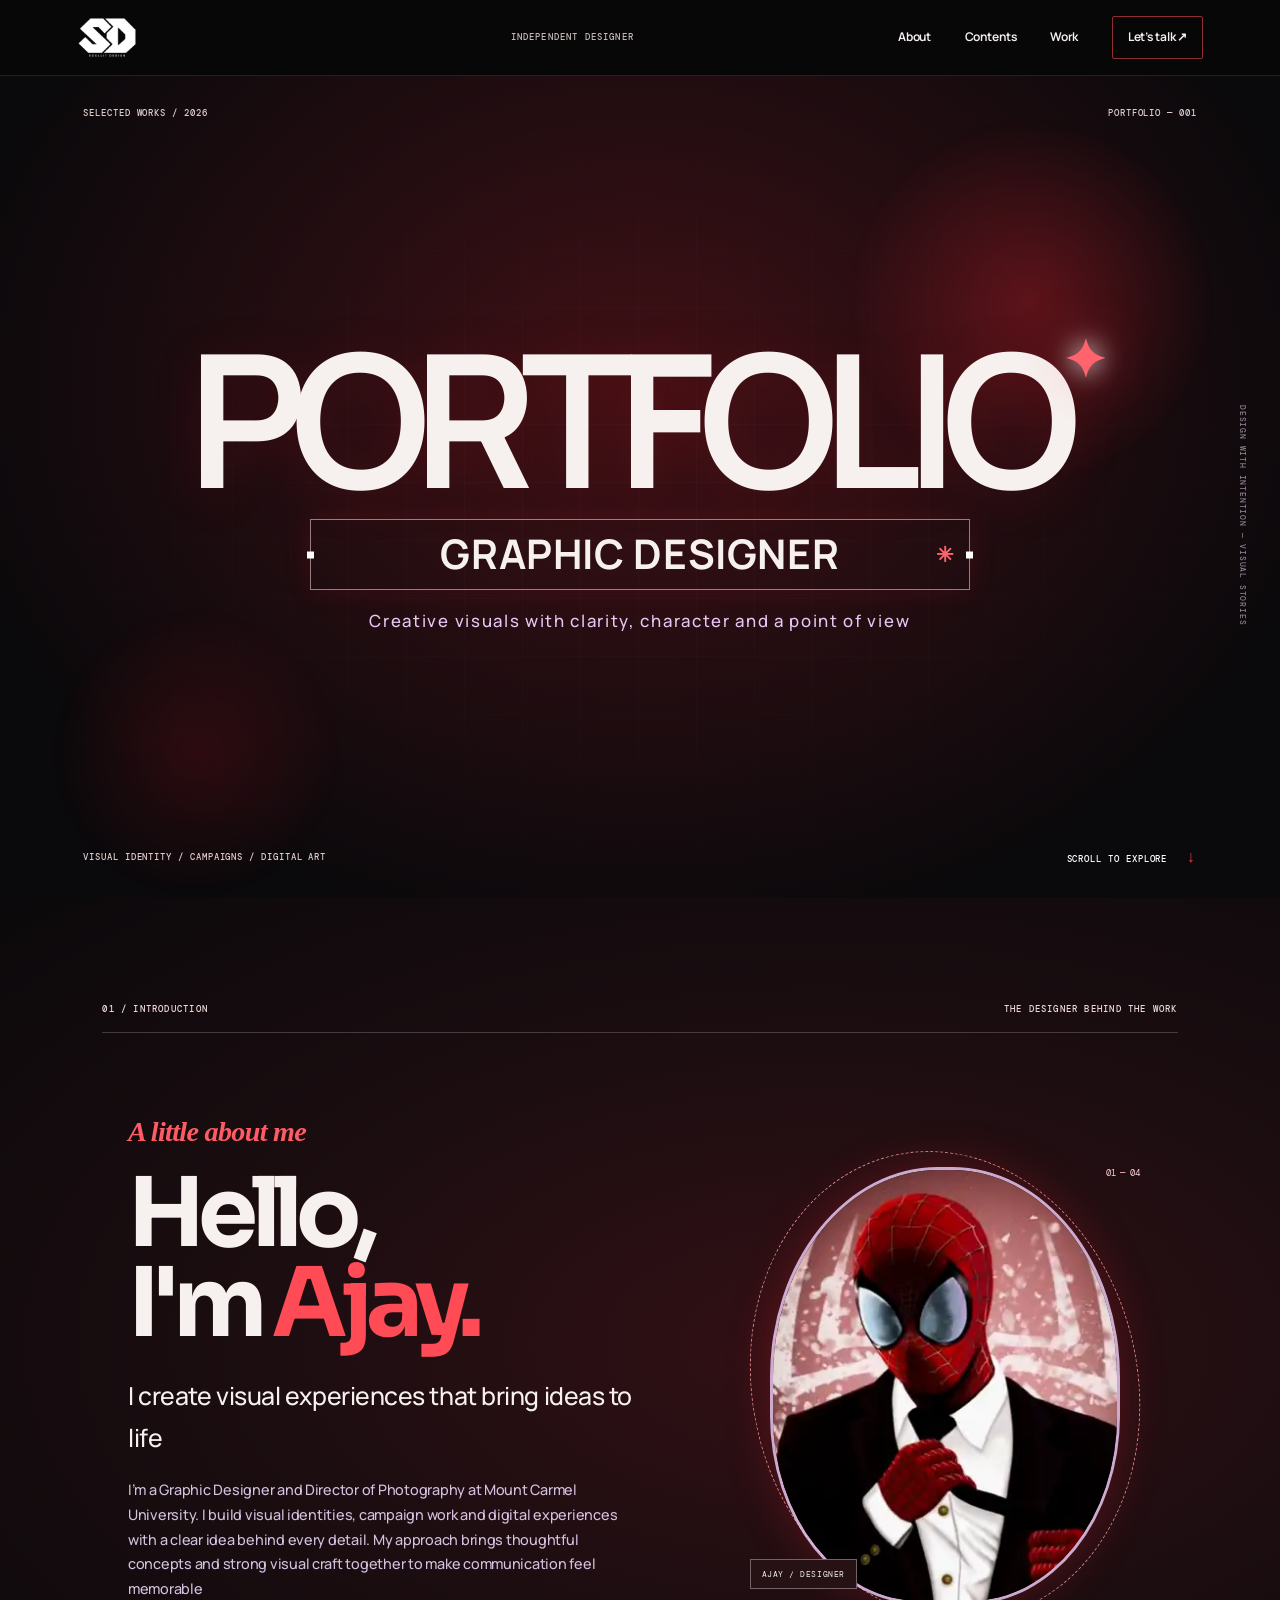
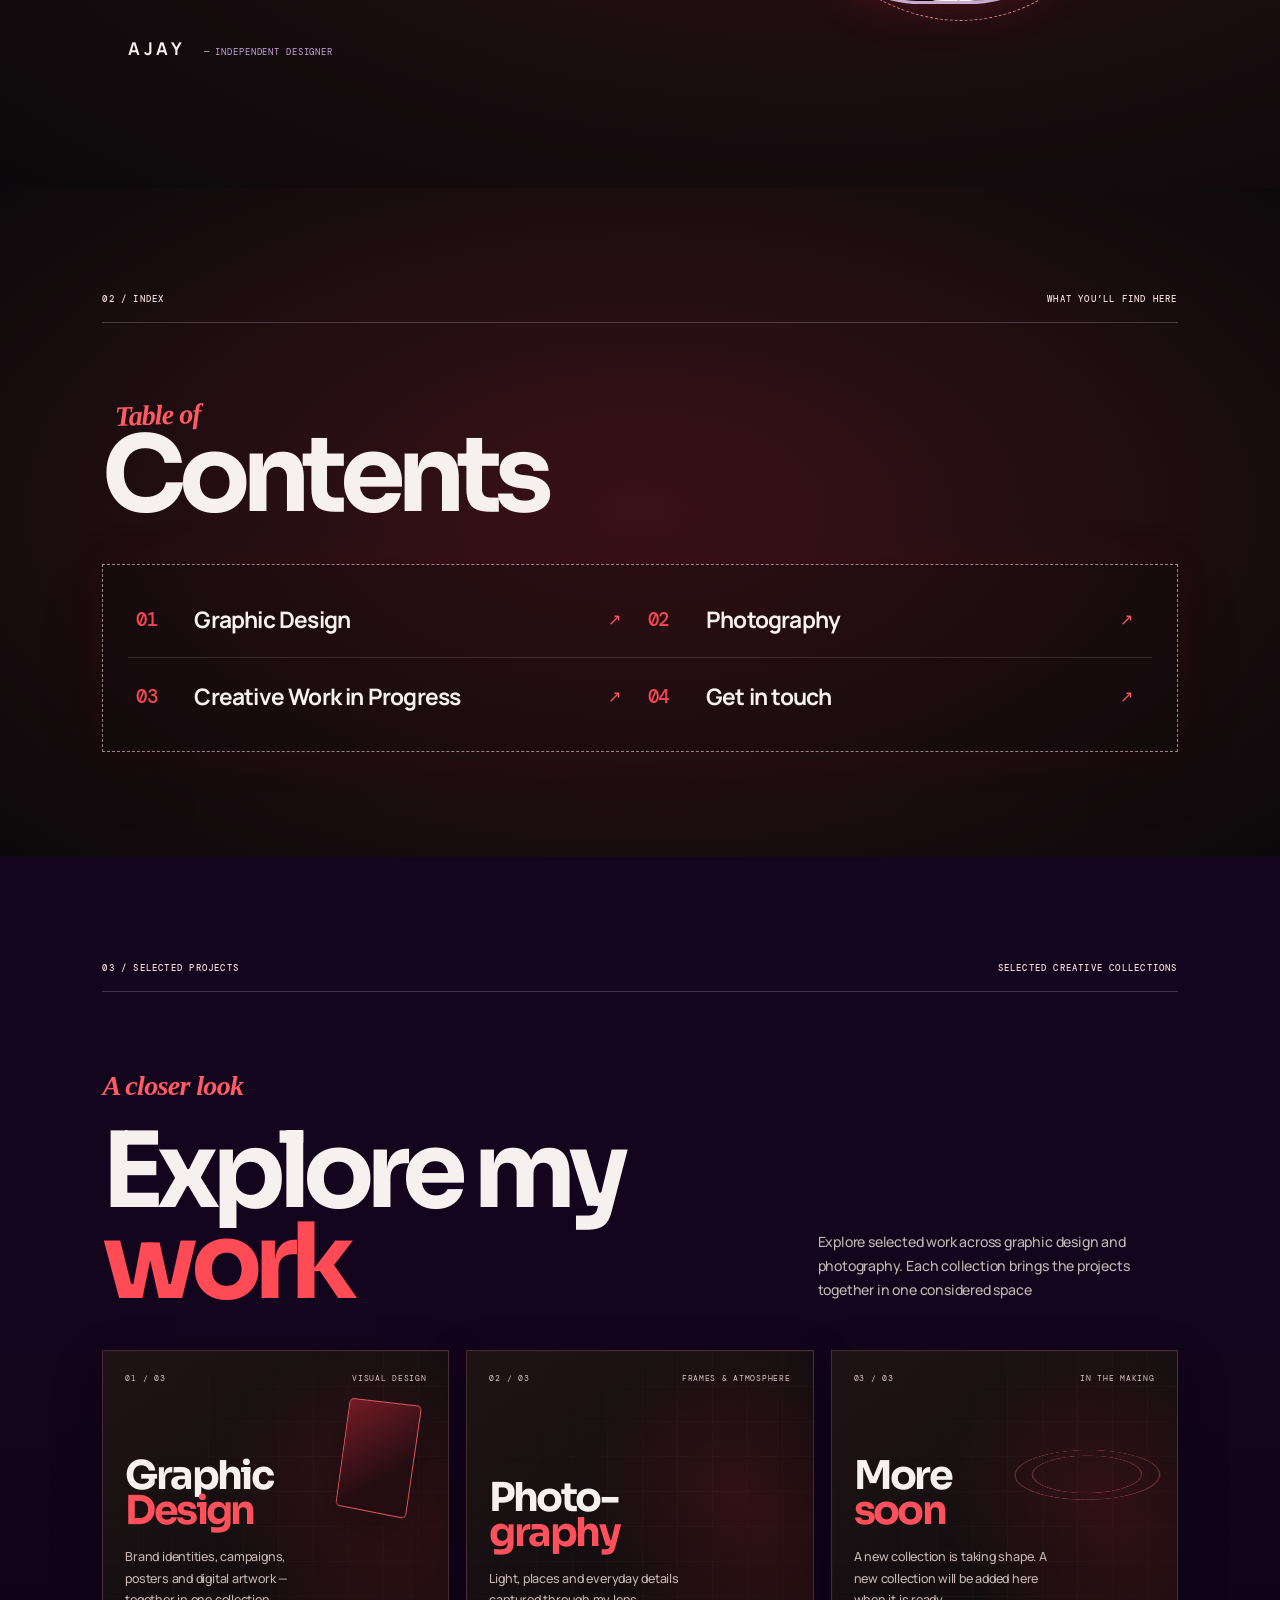
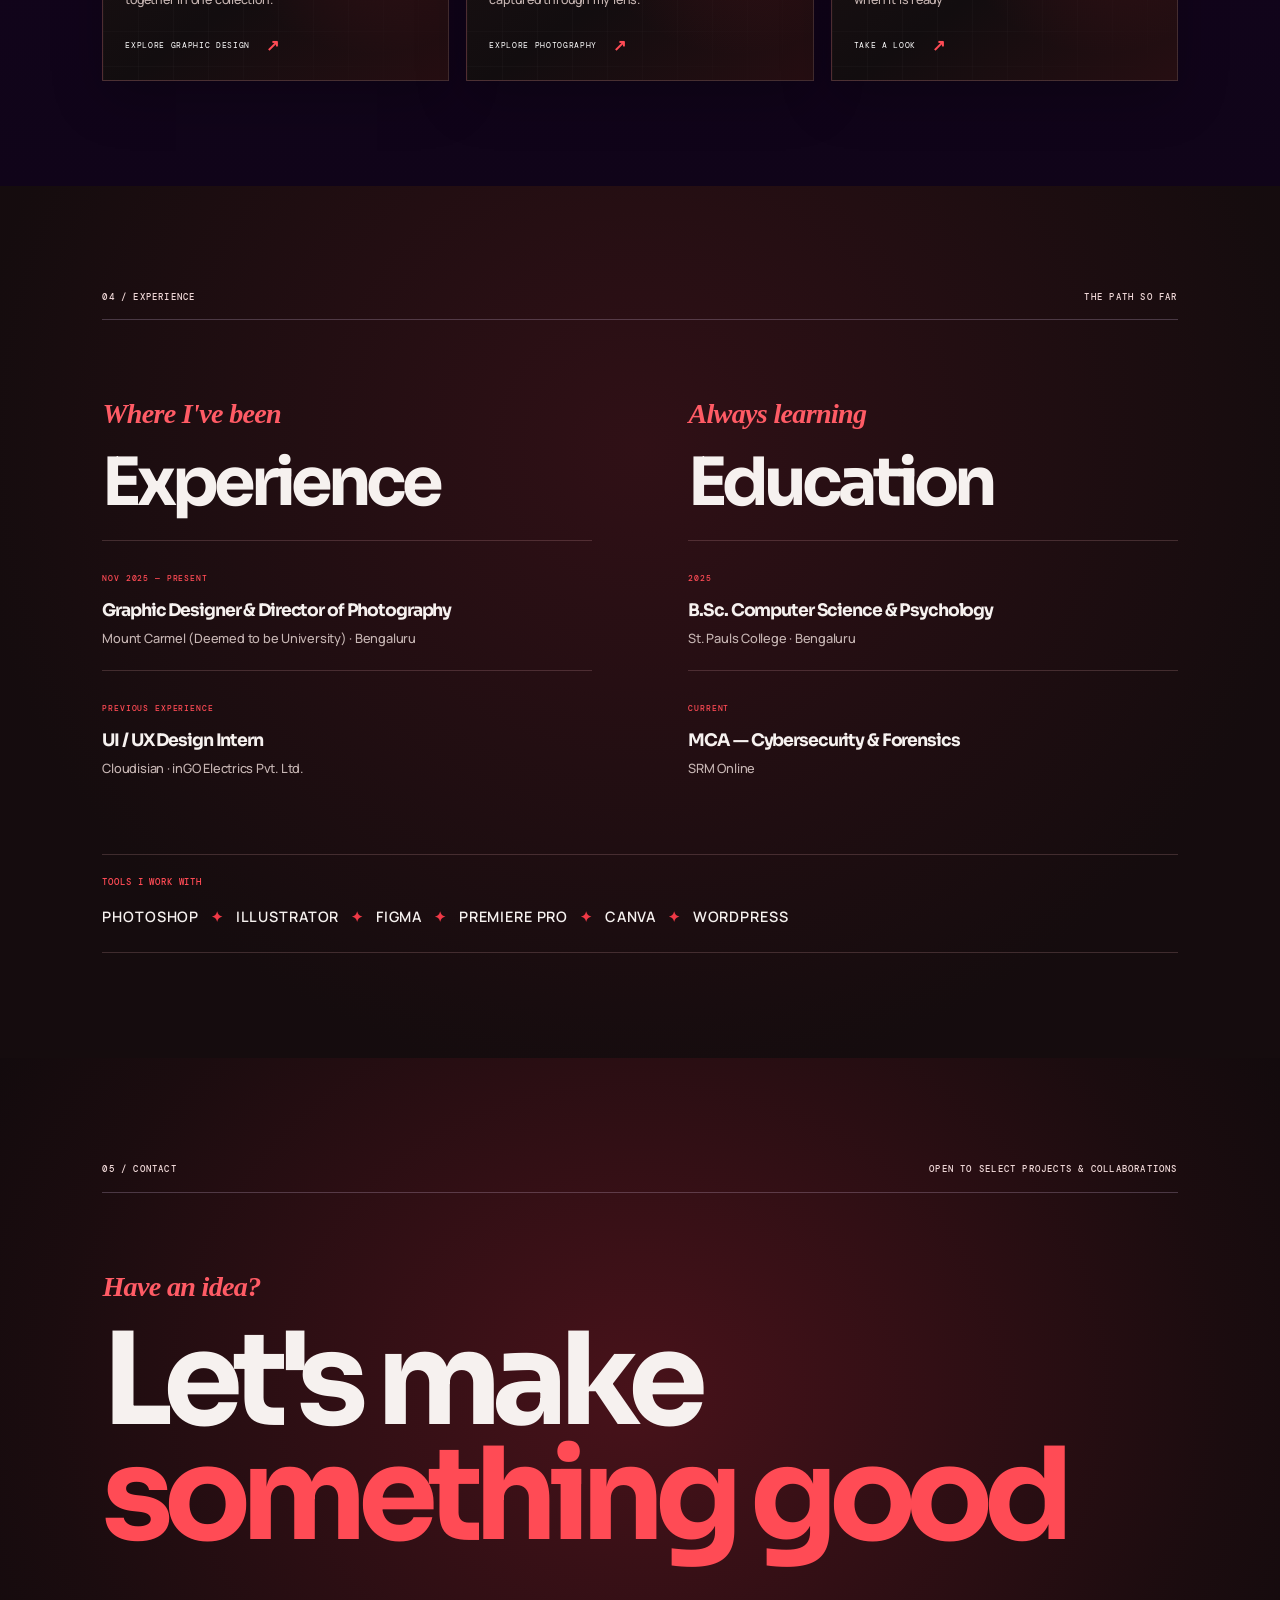
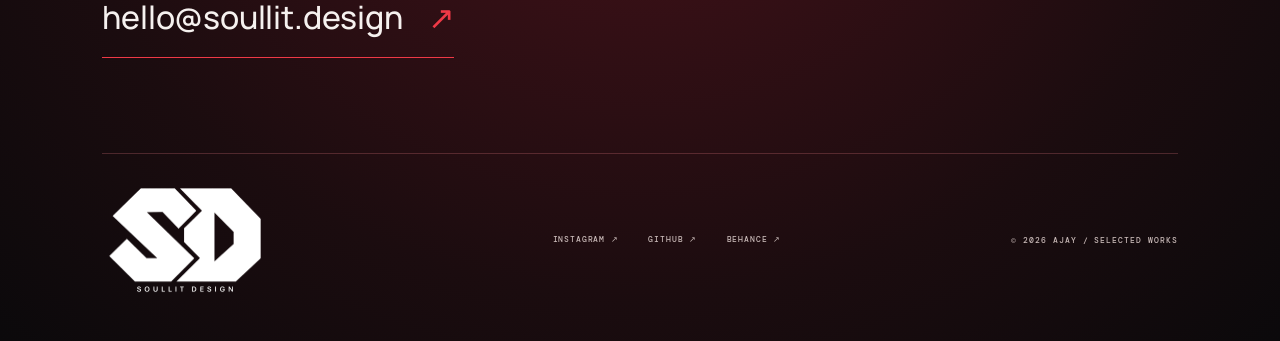
==== index.html @ 4a93d4d2 "Refresh asset cache versions for performance update" ====
<!DOCTYPE html>
<html lang="en">
<head>
<meta charset="UTF-8">
<meta name="viewport" content="width=device-width, initial-scale=1.0">
<meta name="theme-color" content="#0b0a0b">
<meta name="description" content="Ajay — Graphic Designer & Visual Storyteller. A selected portfolio of identities, campaigns, digital artwork and photography.">
<title>Ajay — Graphic Design Portfolio | Soullit</title>
<link rel="preconnect" href="https://fonts.googleapis.com">
<link rel="preconnect" href="https://fonts.gstatic.com" crossorigin>
<link href="https://fonts.googleapis.com/css2?family=DM+Mono:wght@400;500&family=Manrope:wght@400;500;600;700;800&family=Space+Grotesk:wght@400;500;600;700&family=Sora:wght@500;600;700;800&display=swap" rel="stylesheet">
<link rel="stylesheet" href="css/style.css?v=performance-20261106">
</head>
<body class="soullit-red">
<header class="sp-header">
  <a class="sp-logo" href="#top" aria-label="Soullit Design home"><img src="Images/Brand/Logo-SD.png" alt="Soullit Design logo"></a>
  <span class="sp-location">INDEPENDENT DESIGNER</span>
  <button class="sp-menu" aria-expanded="false" aria-controls="sp-nav" aria-label="Open menu"><i></i><i></i></button>
  <nav id="sp-nav" class="sp-nav">
    <a href="#about">About</a><a href="#contents">Contents</a><a href="#work">Work</a><a href="#contact" class="sp-nav-cta">Let’s talk ↗</a>
  </nav>
</header>
<main id="top">
  <section class="sp-hero">
    <div class="sp-hero-grid"></div><div class="sp-orb sp-orb-one"></div><div class="sp-orb sp-orb-two"></div>
    <div class="sp-hero-top"><span>SELECTED WORKS / 2026</span><span>PORTFOLIO — 001</span></div>
    <div class="sp-hero-title">
      <div class="sp-portfolio-word">PORTFOLIO<span class="sp-star">✦</span></div>
      <div class="sp-role-frame"><span>GRAPHIC DESIGNER</span><b>✳</b></div>
      <p>Creative visuals with clarity, character and a point of view</p>
    </div>
    <div class="sp-hero-bottom">
      <span>VISUAL IDENTITY  /  CAMPAIGNS  /  DIGITAL ART</span>
      <a href="#about">SCROLL TO EXPLORE <b>↓</b></a>
    </div>
    <div class="sp-side-vertical">DESIGN WITH INTENTION — VISUAL STORIES</div>
  </section>

  <section class="sp-intro sp-section" id="about">
    <div class="sp-section-kicker"><span>01 / INTRODUCTION</span><span>THE DESIGNER BEHIND THE WORK</span></div>
    <div class="sp-intro-grid">
      <div class="sp-intro-copy">
        <p class="sp-script">A little about me</p>
        <h2>Hello,<br>I'm <em>Ajay.</em></h2>
        <p class="sp-intro-lead">I create visual experiences that bring ideas to life</p>
        <p class="sp-body-copy">I’m a Graphic Designer and Director of Photography at Mount Carmel University. I build visual identities, campaign work and digital experiences with a clear idea behind every detail. My approach brings thoughtful concepts and strong visual craft together to make communication feel memorable</p>
        <div class="sp-signature">AJAY <span>— INDEPENDENT DESIGNER</span></div>
      </div>
      <div class="sp-portrait-wrap">
        <div class="sp-portrait-ring"></div>
        <img src="Images/Ajay.webp" alt="Spider-Man in a black suit, white shirt and red gloves" loading="lazy">
        <span class="sp-portrait-label">AJAY / DESIGNER</span>
        <span class="sp-portrait-index">01 — 04</span>
      </div>
    </div>
  </section>

  <section class="sp-contents sp-section" id="contents">
    <div class="sp-section-kicker"><span>02 / INDEX</span><span>WHAT YOU’LL FIND HERE</span></div>
    <p class="sp-script sp-table-script">Table of</p>
    <h2 class="sp-contents-title">Contents</h2>
    <div class="sp-contents-grid">
      <a href="#graphic-design-card"><b>01</b><span>Graphic Design</span><i>↗</i></a>
      <a href="#photography-card"><b>02</b><span>Photography</span><i>↗</i></a>
      <a href="#more-projects-card"><b>03</b><span>Creative Work in Progress</span><i>↗</i></a>
      <a href="#contact"><b>04</b><span>Get in touch</span><i>↗</i></a>
    </div>
  </section>

  <section class="sp-work sp-section" id="work">
    <div class="sp-section-kicker"><span>03 / SELECTED PROJECTS</span><span>SELECTED CREATIVE COLLECTIONS</span></div>
    <div class="sp-work-heading">
      <div><p class="sp-script">A closer look</p><h2>Explore my<br><em>work</em></h2></div>
      <p>Explore selected work across graphic design and photography. Each collection brings the projects together in one considered space</p>
    </div>

    <div class="sp-project-gateway">
      <a class="sp-category-card sp-category-design" id="graphic-design-card" href="design.html">
        <div class="sp-category-top"><span>01 / 03</span><span>VISUAL DESIGN</span></div>
        <div class="sp-category-copy">
          <h3>Graphic<br><em>Design</em></h3>
          <p>Brand identities, campaigns, posters and digital artwork — together in one collection.</p>
          <span class="sp-category-link">EXPLORE GRAPHIC DESIGN <b>↗</b></span>
        </div>
        <div class="sp-card-art sp-card-art-design" aria-hidden="true">
          <span class="sp-art-orbit"></span><span class="sp-art-sheet sp-sheet-back"></span><span class="sp-art-sheet sp-sheet-mid"></span><span class="sp-art-sheet sp-sheet-front"></span><span class="sp-art-pencil"></span><span class="sp-art-spark">✳</span>
        </div>
      </a>

      <a class="sp-category-card sp-category-photo" id="photography-card" href="photography.html">
        <div class="sp-category-top"><span>02 / 03</span><span>FRAMES & ATMOSPHERE</span></div>
        <div class="sp-category-copy">
          <h3>Photo-<br><em>graphy</em></h3>
          <p>Light, places and everyday details captured through my lens.</p>
          <span class="sp-category-link">EXPLORE PHOTOGRAPHY <b>↗</b></span>
        </div>
        <div class="sp-card-art sp-card-art-photo" aria-hidden="true">
          <span class="sp-photo-orbit sp-photo-orbit-one"></span><span class="sp-photo-orbit sp-photo-orbit-two"></span><span class="sp-camera-body"><i></i><b></b></span><span class="sp-camera-flash"></span>
        </div>
      </a>

      <a class="sp-category-card sp-category-next" id="more-projects-card" href="ui-ux.html">
        <div class="sp-category-top"><span>03 / 03</span><span>IN THE MAKING</span></div>
        <div class="sp-category-copy">
          <h3>More<br><em>soon</em></h3>
          <p>A new collection is taking shape. A new collection will be added here when it is ready</p>
          <span class="sp-category-link">TAKE A LOOK <b>↗</b></span>
        </div>
        <div class="sp-card-art sp-card-art-next" aria-hidden="true">
          <span class="sp-next-ring sp-next-ring-one"></span><span class="sp-next-ring sp-next-ring-two"></span><span class="sp-next-cube"></span><span class="sp-next-glow"></span>
        </div>
      </a>
    </div>
  </section>

  <section class="sp-profile sp-section">
    <div class="sp-section-kicker"><span>04 / EXPERIENCE</span><span>THE PATH SO FAR</span></div>
    <div class="sp-profile-grid">
      <div><p class="sp-script">Where I've been</p><h2>Experience</h2>
        <article><small>NOV 2025 — PRESENT</small><h3>Graphic Designer & Director of Photography</h3><p>Mount Carmel (Deemed to be University) · Bengaluru</p></article>
        <article><small>PREVIOUS EXPERIENCE</small><h3>UI / UX Design Intern</h3><p>Cloudisian · inGO Electrics Pvt. Ltd.</p></article>
      </div>
      <div><p class="sp-script">Always learning</p><h2>Education</h2>
        <article><small>2025</small><h3>B.Sc. Computer Science & Psychology</h3><p>St. Pauls College · Bengaluru</p></article>
        <article><small>CURRENT</small><h3>MCA — Cybersecurity & Forensics</h3><p>SRM Online</p></article>
      </div>
    </div>
    <div class="sp-tools"><span>TOOLS I WORK WITH</span><div>PHOTOSHOP <i>✦</i> ILLUSTRATOR <i>✦</i> FIGMA <i>✦</i> PREMIERE PRO <i>✦</i> CANVA <i>✦</i> WORDPRESS</div></div>
  </section>

  <section class="sp-contact sp-section" id="contact">
    <div class="sp-section-kicker"><span>05 / CONTACT</span><span>OPEN TO SELECT PROJECTS & COLLABORATIONS</span></div>
    <p class="sp-script">Have an idea?</p><h2>Let's make<br><em>something good</em></h2>
    <a class="sp-email" href="mailto:hello@soullit.design">hello@soullit.design <span>↗</span></a>
    <footer class="sp-footer"><a class="sp-logo sp-footer-logo" href="#top" aria-label="Soullit Design home"><img src="Images/Brand/Logo-SD.png" alt="Soullit Design logo"></a><div><a href="https://www.instagram.com/_.ajay.gowda._/" target="_blank" rel="noreferrer">INSTAGRAM ↗</a><a href="https://github.com/soullitdesign" target="_blank" rel="noreferrer">GITHUB ↗</a><a href="https://www.behance.net/" target="_blank" rel="noreferrer">BEHANCE ↗</a></div><span>© 2026 AJAY / SELECTED WORKS</span></footer>
  </section>
</main>
<script src="js/portfolio.js?v=category-cards-20261105"></script>
<script src="js/ambient-particles.js?v=ambient-particles-20261105"></script>
</body></html>
---- css/style.css ----
/* SOULLIT — purple creative portfolio system */
:root{--sp-bg:#0a090b;--sp-panel:#151012;--sp-panel2:#201416;--sp-purple:#d51f2b;--sp-violet:#ff4652;--sp-pink:#ef3946;--sp-white:#f6f2ef;--sp-muted:#b9aaa8;--sp-line:rgba(242,213,255,.22);--sp-font:"Space Grotesk","Manrope",sans-serif;--sp-mono:"DM Mono",monospace}
*{box-sizing:border-box;margin:0;padding:0}
html{scroll-behavior:smooth;background:var(--sp-bg);scroll-padding-top:82px}
body.soullit-red{background:var(--sp-bg);color:var(--sp-white);font-family:var(--sp-font);overflow-x:hidden}
.soullit-red a{color:inherit;text-decoration:none}
.soullit-red img{display:block;width:100%}
.soullit-red ::selection{background:var(--sp-pink);color:#0b0a0b}
.sp-header{height:78px;padding:0 6.5vw;display:flex;align-items:center;justify-content:space-between;gap:24px;background:rgba(18,5,27,.96);backdrop-filter:blur(14px);-webkit-backdrop-filter:blur(14px);border-bottom:1px solid var(--sp-line);position:sticky;top:0;z-index:1000}
.sp-logo{font-size:1rem;font-weight:800;letter-spacing:.17em;white-space:nowrap}.sp-logo span{color:var(--sp-pink);font-size:.65em;vertical-align:top;margin-left:3px}
.sp-location,.sp-section-kicker,.sp-hero-top,.sp-hero-bottom,.sp-side-vertical,.sp-tools>span,.sp-project>span,.sp-gallery-title>span,.sp-profile article small,.sp-footer{font-family:var(--sp-mono);letter-spacing:.1em}
.sp-location{font-size:.57rem;color:#bda8ca}
.sp-nav{display:flex;align-items:center;gap:clamp(18px,2.6vw,38px);font-size:.78rem}
.sp-nav a{transition:color .2s}.sp-nav a:hover{color:var(--sp-pink)}
.sp-nav-cta{border:1px solid rgba(237,57,232,.65);padding:10px 15px;border-radius:24px}
.sp-menu{display:none;background:none;border:0;padding:8px}.sp-menu i{display:block;width:24px;height:2px;background:white;margin:5px}
.sp-hero{min-height:710px;height:min(850px,calc(100svh - 78px));position:relative;overflow:hidden;display:flex;flex-direction:column;justify-content:space-between;padding:30px 6.5vw 27px;isolation:isolate;background:radial-gradient(ellipse at 50% 38%,#541019 0%,#2a0d12 37%,#0b090b 76%)}
.sp-hero-grid{position:absolute;inset:0;z-index:-1;opacity:.22;background-image:linear-gradient(rgba(235,190,255,.12) 1px,transparent 1px),linear-gradient(90deg,rgba(235,190,255,.12) 1px,transparent 1px);background-size:58px 58px;mask-image:radial-gradient(ellipse at center,#000 5%,transparent 78%)}
.sp-orb{position:absolute;border-radius:50%;filter:blur(2px);pointer-events:none;z-index:-1}.sp-orb-one{width:370px;height:370px;right:5%;top:5%;background:radial-gradient(circle,rgba(239,57,70,.34),transparent 70%)}.sp-orb-two{width:290px;height:290px;left:4%;bottom:0;background:radial-gradient(circle,rgba(213,31,43,.22),transparent 70%)}
.sp-hero-top,.sp-hero-bottom{display:flex;justify-content:space-between;gap:20px;color:#e0ccca;font-size:.58rem}
.sp-hero-title{width:100%;text-align:center;margin:auto;position:relative;z-index:2}
.sp-portfolio-word{position:relative;font-size:clamp(4.5rem,14.5vw,13rem);font-weight:700;letter-spacing:-.085em;line-height:.95;white-space:nowrap;text-shadow:0 8px 50px rgba(0,0,0,.3)}
.sp-star{display:inline-block;color:#fff4ff;font-size:.28em;vertical-align:top;margin:.09em 0 0 -.03em;text-shadow:0 0 26px #fff,0 0 55px var(--sp-pink)}
.sp-role-frame{width:min(660px,78%);margin:14px auto 0;border:1px solid rgba(255,255,255,.56);min-height:65px;display:flex;align-items:center;justify-content:center;position:relative;box-shadow:0 0 28px rgba(239,57,70,.14)}
.sp-role-frame:before,.sp-role-frame:after{content:"";position:absolute;width:7px;height:7px;background:#fff;top:50%;transform:translateY(-50%)}.sp-role-frame:before{left:-4px}.sp-role-frame:after{right:-4px}
.sp-role-frame span{font-size:clamp(1.25rem,3.2vw,2.55rem);font-weight:700;letter-spacing:.015em}
.sp-role-frame b{position:absolute;right:15px;color:var(--sp-pink);font-size:1.3rem}
.sp-hero-title>p{margin-top:17px;color:#e9c7f3;font-size:clamp(.85rem,1.4vw,1.05rem);letter-spacing:.1em}
.sp-hero-bottom{align-items:center}.sp-hero-bottom a{color:#fff}.sp-hero-bottom b{color:var(--sp-pink);margin-left:13px;font-size:1rem}
.sp-side-vertical{position:absolute;right:2.4vw;top:40%;writing-mode:vertical-rl;color:rgba(245,221,255,.55);font-size:.5rem}
.sp-section{padding:105px 8vw}
.sp-section-kicker{display:flex;justify-content:space-between;gap:20px;border-bottom:1px solid var(--sp-line);padding-bottom:15px;color:#ffc0c4;font-size:.58rem}
.sp-intro{background:radial-gradient(ellipse at 64% 50%,#431017 0%,#210d12 49%,#15051f 100%);position:relative;overflow:hidden}
.sp-intro-grid{display:grid;grid-template-columns:1.1fr .9fr;align-items:center;gap:10%;padding:75px 2vw 20px}
.sp-script{font-family:"Brush Script MT","Segoe Script",cursive;color:var(--sp-pink);font-size:clamp(1.7rem,3vw,2.8rem);font-style:italic;line-height:1}
.sp-intro-copy h2,.sp-profile h2{font-size:clamp(3.5rem,7.5vw,7.6rem);line-height:.94;letter-spacing:-.075em;margin:13px 0 25px;font-weight:700}
.sp-intro-copy h2 em,.sp-work-heading h2 em,.sp-profile h2 span,.sp-contact h2 em{font-style:normal;color:#ff4b55}
.sp-intro-lead{font-size:clamp(1.1rem,2vw,1.55rem);max-width:560px;line-height:1.45;margin-bottom:18px}
.sp-body-copy{color:#d4c0df;max-width:590px;line-height:1.9;font-size:.9rem}
.sp-signature{margin-top:32px;font-size:1.1rem;letter-spacing:.2em;font-weight:700}.sp-signature span{font: .55rem var(--sp-mono);letter-spacing:.1em;color:#c6a6d7;margin-left:12px}
.sp-portrait-wrap{width:min(100%,390px);justify-self:center;position:relative;padding:20px}
.sp-portrait-wrap img{width:100%;aspect-ratio:4/5;object-fit:cover;object-position:center 23%;border-radius:48% 48% 43% 43%;position:relative;z-index:1;border:3px solid rgba(246,211,255,.8);box-shadow:0 0 45px rgba(239,57,70,.34)}
.sp-portrait-ring{position:absolute;inset:0;border:1px dashed #ff9da3;border-radius:50%;transform:rotate(-12deg) scale(.99)}
.sp-portrait-label{position:absolute;z-index:2;bottom:35px;left:0;background:#261114;border:1px solid rgba(255,255,255,.35);padding:9px 11px;font: .48rem var(--sp-mono);letter-spacing:.07em}
.sp-portrait-index{position:absolute;right:0;top:20px;color:#ffd0d2;font: .55rem var(--sp-mono)}
.sp-contents{background:radial-gradient(ellipse at 50% 48%,#431017,#210d12 60%,#0b0a0b);position:relative;overflow:hidden}
.sp-table-script{margin:70px 0 -22px 1vw;position:relative;z-index:2}
.sp-contents-title{font-size:clamp(3.6rem,8vw,7.5rem);letter-spacing:-.07em;line-height:1;margin-bottom:35px}.sp-contents-title span{color:var(--sp-pink)}
.sp-contents-grid{border:1px dashed rgba(255,230,255,.75);padding:15px 25px;display:grid;grid-template-columns:repeat(2,minmax(0,1fr));background:rgba(18,4,31,.35);box-shadow:0 0 50px rgba(239,57,70,.12)}
.sp-contents-grid a{display:grid;grid-template-columns:45px 1fr 25px;align-items:center;gap:12px;padding:20px 8px;border-bottom:1px solid rgba(255,255,255,.13);min-width:0}
.sp-contents-grid a:nth-last-child(-n+2){border-bottom:0}
.sp-contents-grid b{font-size:1.55rem;color:#ff4652;opacity:.75}.sp-contents-grid span{font-size:clamp(1rem,2.4vw,1.7rem);font-weight:700}.sp-contents-grid i{font-style:normal;color:var(--sp-pink)}
.sp-work{background:linear-gradient(180deg,#15051f,#100419)}
.sp-work-heading{display:flex;justify-content:space-between;align-items:end;gap:40px;padding:70px 0 55px}
.sp-work-heading h2{font-size:clamp(4rem,8.2vw,8rem);line-height:.87;letter-spacing:-.08em;margin-top:15px}
.sp-work-heading>p{max-width:360px;color:#c4b4b1;line-height:1.8;font-size:.88rem;padding-bottom:6px}
.sp-gallery-section{padding:45px 0 65px;scroll-margin-top:35px}
.sp-gallery-title{margin-bottom:26px}
.sp-gallery-title>span{font-size:.58rem;color:#ff4b55}
.sp-gallery-title h3{font-size:clamp(2rem,4.5vw,4rem);letter-spacing:-.06em;margin:9px 0 6px}
.sp-gallery-title h3 span{color:#ff4b55}
.sp-gallery-title p{color:#b9a7a7;font-size:.85rem;line-height:1.65}
.sp-gallery{display:grid;gap:18px}
.sp-gallery-two{grid-template-columns:repeat(2,minmax(0,1fr))}
.sp-gallery-three{grid-template-columns:repeat(3,minmax(0,1fr));margin-top:19px}
.sp-project{min-width:0;display:block;background:#250c36;border:1px solid rgba(237,190,255,.2);overflow:hidden;position:relative;box-shadow:0 16px 42px rgba(0,0,0,.22)}
.sp-project img{width:100%;height:100%;aspect-ratio:1.18/1;object-fit:cover;transition:transform .55s cubic-bezier(.2,.7,.2,1);background:#270d39}
.sp-gallery-three .sp-project img{aspect-ratio:1/1.14}
.sp-project:hover img{transform:scale(1.035)}
.sp-project>span{display:block;padding:13px 15px;color:#f4d9d8;font-size:.53rem;background:linear-gradient(90deg,#241114,#160c0e);border-top:1px solid rgba(255,255,255,.15)}
.sp-project-light{background:#fff}.sp-project-light img{object-fit:contain;background:#f4f0e8}
.sp-project-ui img{aspect-ratio:1.9/1;object-fit:contain;background:#10204a}
.sp-profile{background:radial-gradient(ellipse at 50% 30%,#3c1117,#170d10 74%)}
.sp-profile-grid{display:grid;grid-template-columns:1fr 1fr;gap:9%;padding:70px 0 55px}
.sp-profile h2{font-size:clamp(2.8rem,5.2vw,5rem);margin:12px 0 27px}
.sp-profile article{padding:21px 0;border-top:1px solid var(--sp-line)}
.sp-profile article small{font-size:.53rem;color:#ff4b55}
.sp-profile article h3{font-size:1.08rem;line-height:1.45;margin:9px 0 5px}
.sp-profile article p{color:#c8b7b5;font-size:.8rem;line-height:1.6}
.sp-tools{border-top:1px solid var(--sp-line);border-bottom:1px solid var(--sp-line);padding:20px 0}
.sp-tools>span{display:block;color:#ff4b55;font-size:.54rem;margin-bottom:12px}
.sp-tools div{font-size:clamp(.68rem,1.4vw,.9rem);font-weight:600;line-height:2.1;letter-spacing:.06em}.sp-tools i{font-style:normal;color:var(--sp-pink);padding:0 8px}
.sp-contact{background:radial-gradient(ellipse at 50% 38%,#4a1118,#210d12 65%,#14051d);padding-bottom:27px}
.sp-contact>.sp-script{margin:70px 0 12px}
.sp-contact h2{font-size:clamp(4rem,10vw,9.5rem);line-height:.9;letter-spacing:-.085em;margin-bottom:38px}
.sp-email{display:inline-flex;gap:25px;align-items:center;border-bottom:1px solid var(--sp-pink);padding:0 0 12px;font-size:clamp(1.15rem,2.5vw,2rem)}
.sp-email span{color:var(--sp-pink)}
.sp-footer{border-top:1px solid var(--sp-line);margin-top:95px;padding-top:22px;display:flex;align-items:center;justify-content:space-between;gap:25px;color:#c4b3b2;font-size:.52rem}
.sp-footer div{display:flex;gap:22px;flex-wrap:wrap}
.sp-footer a:hover{color:#fff}
@media(max-width:900px){
.sp-header{height:70px;padding:0 6vw}.sp-location{display:none}
.sp-menu{display:block}.sp-nav{display:none;position:absolute;top:70px;left:0;right:0;background:#1b0628;padding:22px 6vw 26px;border-bottom:1px solid var(--sp-line);flex-direction:column;align-items:flex-start;gap:20px}
.sp-nav.is-open{display:flex}
.sp-hero{height:auto;min-height:650px;padding:25px 6vw 24px}
.sp-portfolio-word{font-size:clamp(4rem,14vw,8rem)}
.sp-side-vertical{right:2vw;font-size:.44rem}
.sp-section{padding:78px 6vw}
.sp-intro-grid{gap:6%;padding-top:55px}
.sp-profile-grid{gap:6%}
}
@media(max-width:650px){
.sp-hero{min-height:590px;padding:22px 6vw 22px}
.sp-hero-top,.sp-hero-bottom{font-size:.49rem;gap:15px}.sp-hero-top span:last-child{text-align:right}
.sp-hero-title{padding:0 0 15px}
.sp-portfolio-word{font-size:clamp(3.15rem,13.4vw,6.4rem);letter-spacing:-.09em}
.sp-role-frame{width:92%;min-height:52px;margin-top:12px}
.sp-role-frame span{font-size:clamp(1.05rem,5vw,1.8rem)}
.sp-role-frame b{font-size:.95rem;right:8px}
.sp-hero-title>p{font-size:.72rem;letter-spacing:.04em;line-height:1.6;max-width:300px;margin:15px auto 0}
.sp-side-vertical{display:none}
.sp-section{padding:66px 6vw}
.sp-section-kicker{font-size:.47rem;gap:12px}
.sp-intro-grid{grid-template-columns:1fr;gap:38px;padding:48px 0 0}
.sp-intro-copy h2{font-size:clamp(3.7rem,16vw,5.8rem)}
.sp-intro-lead{font-size:1.1rem}
.sp-body-copy{font-size:.83rem}
.sp-portrait-wrap{width:min(82%,320px);grid-row:1}
.sp-portrait-label{font-size:.42rem}
.sp-table-script{margin:48px 0 -15px}
.sp-contents-title{font-size:clamp(3.4rem,14vw,5rem);margin-bottom:25px}
.sp-contents-grid{grid-template-columns:1fr;padding:10px 15px}
.sp-contents-grid a{grid-template-columns:38px 1fr 20px;padding:17px 3px}
.sp-contents-grid a:nth-last-child(2){border-bottom:1px solid rgba(255,255,255,.13)}
.sp-contents-grid b{font-size:1.25rem}
.sp-contents-grid span{font-size:1.15rem}
.sp-work-heading{display:block;padding:50px 0 35px}
.sp-work-heading h2{font-size:clamp(4rem,17vw,6rem)}
.sp-work-heading>p{margin-top:23px;font-size:.82rem}
.sp-gallery-section{padding:32px 0 45px}
.sp-gallery-title h3{font-size:2.25rem}
.sp-gallery-title p{font-size:.8rem}
.sp-gallery-two,.sp-gallery-three{grid-template-columns:1fr;gap:15px}
.sp-gallery-three .sp-project img{aspect-ratio:1.2/1}
.sp-gallery-two .sp-project img{aspect-ratio:1.15/1}
.sp-project-ui img{aspect-ratio:1.1/1}
.sp-profile-grid{grid-template-columns:1fr;gap:35px;padding:48px 0 35px}
.sp-profile h2{font-size:3.2rem}
.sp-contact>.sp-script{margin-top:48px}
.sp-contact h2{font-size:clamp(3.8rem,15vw,5.7rem)}
.sp-footer{margin-top:65px;flex-wrap:wrap;gap:18px}
.sp-footer div{order:3;width:100%;gap:17px}
}
@media(max-width:360px){.sp-portfolio-word{font-size:12.7vw}.sp-role-frame span{font-size:1rem}.sp-hero-title>p{font-size:.66rem}}
@media(prefers-reduced-motion:reduce){html{scroll-behavior:auto}*,*::before,*::after{transition-duration:.01ms!important;animation-duration:.01ms!important}}


/* SOULLIT brand mark, dark charcoal + premium red finishing */
.sp-header .sp-logo img{display:block;width:clamp(82px,8.8vw,118px);height:auto;max-height:58px;object-fit:contain}
.sp-footer .sp-logo img{display:block;width:clamp(112px,13vw,165px);height:auto;max-height:112px;object-fit:contain}
.sp-logo{display:inline-flex;align-items:center;flex-shrink:0}
.sp-hero{background:radial-gradient(ellipse at 50% 38%,#401015 0%,#240d11 38%,#0a090b 78%)}
.sp-intro{background:radial-gradient(ellipse at 64% 50%,#321015 0%,#1b0d10 50%,#0b090b 100%)}
.sp-contents{background:radial-gradient(ellipse at 50% 48%,#3a1118,#1d0d10 60%,#0b090b)}
.sp-profile{background:radial-gradient(ellipse at 50% 30%,#301016,#150c0e 74%)}
.sp-contact{background:radial-gradient(ellipse at 50% 38%,#48121a,#1b0c0f 65%,#0b090b)}
.sp-orb-one{background:radial-gradient(circle,rgba(225,35,48,.32),transparent 70%)}
.sp-orb-two{background:radial-gradient(circle,rgba(145,19,29,.24),transparent 70%)}
.sp-portfolio-word{text-shadow:0 8px 50px rgba(210,30,43,.15)}
.sp-role-frame{border-color:rgba(255,216,218,.55);box-shadow:0 0 28px rgba(213,31,43,.14)}
.sp-project{background:#171112;border-color:rgba(255,170,175,.2)}
.sp-project>span{background:linear-gradient(90deg,#241114,#130c0d)}
.sp-project-light img{background:#f4f0e8}
.sp-nav-cta{border-color:rgba(239,57,70,.65)}
.sp-tools,.sp-profile article{border-color:rgba(255,190,194,.18)}
.sp-project:hover{border-color:rgba(255,75,85,.65);box-shadow:0 18px 46px rgba(125,15,25,.22)}
.sp-portrait-wrap img{box-shadow:0 0 45px rgba(213,31,43,.28)}
.sp-portrait-ring{border-color:rgba(255,165,170,.8)}
.sp-contents-grid{box-shadow:0 0 50px rgba(213,31,43,.1)}
.sp-role-frame b,.sp-star{color:#ff646d}

/* Restrained motion: cinematic entrance, ambient glow and scroll reveals */
.sp-hero-title{animation:spHeroIn .95s cubic-bezier(.2,.7,.2,1) both}
.sp-hero-top,.sp-hero-bottom{animation:spFadeIn .8s .18s ease both}
.sp-orb-one{animation:spOrbFloat 11s ease-in-out infinite alternate}
.sp-orb-two{animation:spOrbFloat 13s ease-in-out infinite alternate-reverse}
.sp-hero-grid{animation:spGridPulse 9s ease-in-out infinite}
.js-enabled .sp-reveal{opacity:0;transform:translateY(26px);transition:opacity .75s ease,transform .75s cubic-bezier(.2,.7,.2,1)}
.js-enabled .sp-reveal.is-visible{opacity:1;transform:translateY(0)}
.js-enabled .sp-gallery .sp-project:nth-child(2){transition-delay:.09s}
.js-enabled .sp-gallery .sp-project:nth-child(3){transition-delay:.17s}
.sp-project img{will-change:transform}
.sp-contents-grid a{transition:background .25s ease,padding-left .25s ease,color .25s ease}
.sp-contents-grid a:hover{background:rgba(255,60,75,.08);padding-left:15px}
.sp-email{transition:color .25s,border-color .25s}
.sp-email:hover{color:#ff6e76;border-color:#ff6e76}
@keyframes spHeroIn{from{opacity:0;transform:translateY(25px) scale(.985);filter:blur(5px)}to{opacity:1;transform:translateY(0) scale(1);filter:blur(0)}}
@keyframes spFadeIn{from{opacity:0;transform:translateY(8px)}to{opacity:1;transform:translateY(0)}}
@keyframes spOrbFloat{from{transform:translate3d(-10px,5px,0) scale(.95)}to{transform:translate3d(15px,-16px,0) scale(1.08)}}
@keyframes spGridPulse{0%,100%{opacity:.14}50%{opacity:.28}}
@media(max-width:900px){.sp-header .sp-logo img{width:92px;max-height:54px}.sp-footer .sp-logo img{width:140px}}
@media(max-width:650px){.sp-header .sp-logo img{width:82px;max-height:48px}.sp-footer .sp-logo img{width:125px}}
@media(prefers-reduced-motion:reduce){.sp-hero-title,.sp-hero-top,.sp-hero-bottom,.sp-orb-one,.sp-orb-two,.sp-hero-grid{animation:none!important}.js-enabled .sp-reveal{opacity:1;transform:none;transition:none}}


/* Dark-red gallery pages */
.collection-page{width:min(1440px,100%);margin:0 auto;padding:46px 7vw 38px}
.collection-head{position:relative;overflow:hidden;padding:55px 0 45px;border-bottom:1px solid rgba(255,170,175,.2);animation:spHeroIn .9s cubic-bezier(.2,.7,.2,1) both}
.collection-head:after{content:"";position:absolute;right:-5%;top:-35%;width:48%;height:135%;z-index:-1;background:radial-gradient(ellipse,rgba(190,27,39,.2),transparent 70%);pointer-events:none}
.collection-head .sp-section-kicker{max-width:100%;margin-bottom:70px}
.collection-head .sp-script{margin-bottom:12px}
.collection-head h1{font-size:clamp(3.5rem,8vw,7.5rem);font-weight:700;line-height:.93;letter-spacing:-.08em}
.collection-head h1 em{color:#ff4b55;font-style:normal}
.collection-intro{max-width:600px;margin-top:22px;color:#c5b6b3;font-size:clamp(.92rem,1.5vw,1.08rem);line-height:1.8}
.collection-links{display:flex;flex-wrap:wrap;gap:22px;margin-top:32px}
.collection-links a{font: .58rem var(--sp-mono);letter-spacing:.08em;color:#f3dedd;border-bottom:1px solid rgba(255,75,85,.65);padding-bottom:7px}
.collection-grid{display:grid;grid-template-columns:repeat(3,minmax(0,1fr));gap:20px;margin-top:34px}
.collection-card{min-width:0;overflow:hidden;border:1px solid rgba(255,165,170,.16);background:#151112;box-shadow:0 14px 38px rgba(0,0,0,.23);transition:border-color .25s,transform .3s,box-shadow .3s}
.collection-card:hover{border-color:rgba(255,75,85,.65);transform:translateY(-4px);box-shadow:0 20px 45px rgba(120,12,23,.2)}
.collection-card-image{display:block;width:100%;aspect-ratio:1/1.08;object-fit:cover;cursor:zoom-in;background:#171112;transition:transform .5s cubic-bezier(.2,.7,.2,1)}
.collection-card:hover .collection-card-image{transform:scale(1.025)}
.collection-meta{padding:14px 16px 17px;border-top:1px solid rgba(255,255,255,.08)}
.collection-meta small{display:block;color:#ff626b;font: .52rem var(--sp-mono);letter-spacing:.08em}
.collection-meta h2{font-size:1rem;font-weight:600;margin-top:8px;letter-spacing:-.02em}
.collection-card.reveal{opacity:0;transform:translateY(22px);transition:opacity .7s ease,transform .7s cubic-bezier(.2,.7,.2,1),border-color .25s,box-shadow .25s}
.collection-card.reveal.is-visible{opacity:1;transform:translateY(0)}
.collection-footer{margin-top:70px}
.collection-footer .sp-footer{margin-top:0}
.collection-grid-photo .collection-card-image{aspect-ratio:1/1.22}
.lightbox{position:fixed;inset:0;z-index:80;display:flex;align-items:center;justify-content:center;padding:5vw;background:rgba(0,0,0,.94);opacity:0;visibility:hidden;transition:opacity .25s,visibility .25s}
.lightbox.open{opacity:1;visibility:visible}
.lightbox img{max-width:min(92vw,1200px);max-height:84vh;width:auto;height:auto;object-fit:contain;box-shadow:0 10px 60px rgba(0,0,0,.5)}
.lightbox button{position:absolute;top:25px;right:30px;width:44px;height:44px;border:1px solid rgba(255,255,255,.5);border-radius:50%;background:#160d0e;color:white;font-size:1.8rem;cursor:pointer}
.sp-coming-soon{min-height:calc(100svh - 260px);padding:12vh 8vw;display:flex;flex-direction:column;justify-content:center;align-items:flex-start;background:radial-gradient(ellipse at 65% 45%,#3b1016,#170d10 67%,#0b090b)}
.sp-coming-soon>.sp-script{margin-top:45px}
.sp-coming-soon h1{font-size:clamp(4.5rem,12vw,10rem);line-height:.9;letter-spacing:-.08em;margin:15px 0 24px}
.sp-coming-soon h1 em{font-style:normal;color:#ff4b55}
.sp-coming-soon>p:not(.sp-script){color:#c5b6b3;max-width:420px;line-height:1.8;margin-bottom:26px}
.sp-coming-footer{padding:0 8vw 25px;background:#0b090b}
@media(max-width:900px){.collection-page{padding:35px 6vw}.collection-grid{grid-template-columns:repeat(2,minmax(0,1fr));gap:16px}.collection-head .sp-section-kicker{margin-bottom:55px}}
@media(max-width:600px){.collection-page{padding:22px 5vw 28px}.collection-head{padding:35px 0}.collection-head .sp-section-kicker{margin-bottom:42px}.collection-head h1{font-size:clamp(3.1rem,14vw,5rem)}.collection-grid{grid-template-columns:1fr;gap:15px;margin-top:22px}.collection-card-image{aspect-ratio:1.12/1}.collection-grid-photo .collection-card-image{aspect-ratio:1.15/1}.collection-footer{margin-top:45px}.lightbox img{max-width:94vw;max-height:78vh}.sp-coming-soon{padding:10vh 6vw}.sp-coming-footer{padding:0 6vw 24px}}


/* Contents section — refined type pairing and rhythm */
#contents .sp-contents-title{
  font-family:"Sora","Manrope",sans-serif;
  font-size:clamp(3.8rem,8.2vw,7.7rem);
  font-weight:700;
  letter-spacing:-.075em;
  line-height:.98;
  margin-bottom:38px;
}
#contents .sp-table-script{
  font-family:"Segoe Script","Brush Script MT",cursive;
  font-weight:600;
  letter-spacing:-.035em;
  transform:rotate(-2deg);
  transform-origin:left center;
  margin-bottom:-18px;
}
#contents .sp-contents-grid{
  padding:17px 25px;
  border-color:rgba(255,225,228,.55);
  background:rgba(8,6,7,.22);
  box-shadow:0 18px 60px rgba(0,0,0,.16),0 0 38px rgba(213,31,43,.07);
}
#contents .sp-contents-grid a{
  min-height:76px;
  grid-template-columns:44px minmax(0,1fr) 24px;
  gap:14px;
  padding:18px 8px;
}
#contents .sp-contents-grid b{
  font-family:"DM Mono",monospace;
  font-size:1.18rem;
  font-weight:500;
  letter-spacing:-.04em;
  color:#ff4b55;
  opacity:.95;
}
#contents .sp-contents-grid span{
  font-family:"Manrope",sans-serif;
  font-size:clamp(1.02rem,1.8vw,1.42rem);
  line-height:1.3;
  font-weight:700;
  letter-spacing:-.035em;
}
#contents .sp-contents-grid i{
  font-size:1.02rem;
  color:#ff5963;
  transition:transform .22s ease,color .22s ease;
}
#contents .sp-contents-grid a:hover i{transform:translate(3px,-3px);color:#fff}
@media(max-width:900px){
  #contents .sp-contents-title{font-size:clamp(3.4rem,9vw,5.6rem);margin-bottom:30px}
}
@media(max-width:650px){
  #contents .sp-contents-title{font-size:clamp(3.3rem,13.8vw,5rem);margin-bottom:25px}
  #contents .sp-table-script{margin-bottom:-14px}
  #contents .sp-contents-grid{padding:9px 14px}
  #contents .sp-contents-grid a{min-height:65px;grid-template-columns:38px minmax(0,1fr) 20px;gap:11px;padding:15px 3px}
  #contents .sp-contents-grid b{font-size:1.05rem}
  #contents .sp-contents-grid span{font-size:1.08rem}
}


/* Selected Projects — three uniform horizontal category cards */
.sp-work-heading{padding-bottom:42px}
.sp-project-gateway{display:grid;grid-template-columns:repeat(3,minmax(0,1fr));gap:17px;align-items:stretch}
.sp-category-card{
  min-width:0;min-height:340px;position:relative;display:flex;flex-direction:column;justify-content:space-between;
  overflow:hidden;padding:22px 22px 24px;border:1px solid rgba(255,170,175,.2);
  background:linear-gradient(145deg,#201315 0%,#120d0f 60%,#260e12 100%);
  box-shadow:0 18px 48px rgba(0,0,0,.22);isolation:isolate;
  transition:transform .35s cubic-bezier(.2,.7,.2,1),border-color .3s,box-shadow .3s;
}
.sp-category-card:before{content:"";position:absolute;inset:0;z-index:-2;opacity:.85;background:radial-gradient(circle at 78% 45%,rgba(200,32,45,.2),transparent 48%)}
.sp-category-card:after{content:"";position:absolute;inset:0;z-index:-1;opacity:.13;background-image:linear-gradient(rgba(255,255,255,.18) 1px,transparent 1px),linear-gradient(90deg,rgba(255,255,255,.18) 1px,transparent 1px);background-size:35px 35px;mask-image:linear-gradient(135deg,transparent,#000 55%,transparent)}
.sp-category-card:hover{transform:translateY(-7px);border-color:rgba(255,75,85,.7);box-shadow:0 25px 60px rgba(113,12,22,.28)}
.sp-category-top{display:flex;justify-content:space-between;gap:10px;position:relative;z-index:3;font: .5rem var(--sp-mono);letter-spacing:.09em;color:#d9c4c2}
.sp-category-copy{position:relative;z-index:3;max-width:88%;margin-top:auto;padding-top:85px}
.sp-category-copy h3{font-size:clamp(2.1rem,3.1vw,3.45rem);line-height:.88;letter-spacing:-.075em;font-weight:700}
.sp-category-copy h3 em{font-style:normal;color:#ff515b}
.sp-category-copy p{max-width:280px;color:#c6b5b2;font-size:.78rem;line-height:1.7;margin-top:17px}
.sp-category-link{display:inline-flex;align-items:center;gap:16px;margin-top:24px;font: .52rem var(--sp-mono);letter-spacing:.08em;color:#fff}
.sp-category-link b{font-size:1rem;color:#ff4b55;transition:transform .22s}
.sp-category-card:hover .sp-category-link b{transform:translate(4px,-4px)}
.sp-card-art{position:absolute;right:-5px;top:58px;width:48%;height:180px;perspective:700px;transform-style:preserve-3d;pointer-events:none;z-index:1}
.sp-art-orbit{position:absolute;width:148px;height:148px;right:3px;top:5px;border:1px solid rgba(255,88,98,.34);border-radius:50%;transform:rotateX(67deg) rotateZ(-24deg)}
.sp-art-sheet{position:absolute;width:91px;height:122px;border:1px solid rgba(255,200,202,.55);border-radius:5px;background:linear-gradient(145deg,rgba(255,255,255,.18),rgba(150,10,22,.32));box-shadow:0 17px 34px rgba(0,0,0,.34);transform-style:preserve-3d}
.sp-sheet-back{right:72px;top:28px;transform:rotateY(-27deg) rotateZ(-18deg) translateZ(-24px);opacity:.42}
.sp-sheet-mid{right:48px;top:19px;transform:rotateY(-27deg) rotateZ(-8deg) translateZ(0);opacity:.68}
.sp-sheet-front{right:21px;top:9px;transform:rotateY(-27deg) rotateZ(9deg) translateZ(24px);background:linear-gradient(145deg,#731b25,#230d11 68%);border-color:rgba(255,105,113,.8)}
.sp-sheet-front:before{content:"S";position:absolute;left:15px;top:13px;color:#ffecee;font:700 2.9rem var(--sp-font)}
.sp-sheet-front:after{content:"DESIGN / 01";position:absolute;left:12px;bottom:12px;font: .32rem var(--sp-mono);color:#ffb5ba;letter-spacing:.08em}
.sp-art-pencil{position:absolute;right:12px;top:0;width:9px;height:116px;border-radius:5px;background:linear-gradient(90deg,#ffc1c5,#d72e3d 35%,#5d1018 100%);transform:rotate(39deg) translateZ(55px);box-shadow:0 9px 20px rgba(0,0,0,.5)}
.sp-art-pencil:after{content:"";position:absolute;bottom:-8px;left:1px;border-left:3.5px solid transparent;border-right:3.5px solid transparent;border-top:9px solid #e7c3b9}
.sp-art-spark{position:absolute;right:133px;top:3px;color:#ff6972;font-size:1.35rem;text-shadow:0 0 20px #ff2e40;animation:spCardSpark 4s ease-in-out infinite}
.sp-card-art-photo{right:0;top:55px}
.sp-photo-orbit{position:absolute;border:1px solid rgba(255,104,113,.42);border-radius:50%;transform:rotateX(65deg) rotateZ(24deg)}
.sp-photo-orbit-one{width:172px;height:172px;right:0;top:0}
.sp-photo-orbit-two{width:128px;height:128px;right:21px;top:22px;border-color:rgba(255,210,210,.3);transform:rotateX(65deg) rotateZ(-29deg)}
.sp-camera-body{position:absolute;right:25px;top:43px;width:132px;height:88px;border:1px solid #f1878e;border-radius:13px;background:linear-gradient(145deg,#4a151d,#140c0e 65%);box-shadow:12px 19px 32px rgba(0,0,0,.48),inset 0 1px 12px rgba(255,255,255,.12);transform:rotateY(-22deg) rotateX(8deg) rotateZ(-5deg)}
.sp-camera-body:before{content:"";position:absolute;left:18px;top:-13px;width:47px;height:17px;border:1px solid #b95c64;border-bottom:0;border-radius:6px 6px 0 0;background:#291014}
.sp-camera-body i{position:absolute;left:44px;top:14px;width:58px;height:58px;border-radius:50%;border:5px solid #b9a0a1;background:radial-gradient(circle at 36% 30%,#ffb6bb 0 3%,#68252d 12%,#09090b 39%,#241114 57%,#050506 65%);box-shadow:0 0 0 4px #310f14,0 0 22px rgba(232,39,53,.25)}
.sp-camera-body b{position:absolute;right:13px;top:11px;width:7px;height:7px;border-radius:50%;background:#ff6570;box-shadow:0 0 10px #ff5260}
.sp-camera-flash{position:absolute;right:15px;top:18px;width:26px;height:14px;border-radius:3px;background:linear-gradient(90deg,#f5c8cb,#a32b36);transform:rotate(-8deg)}
.sp-card-art-next{top:52px;right:5px}
.sp-next-ring{position:absolute;border:1px solid rgba(255,116,124,.48);border-radius:50%;transform-style:preserve-3d}
.sp-next-ring-one{width:150px;height:150px;right:13px;top:5px;transform:rotateX(69deg) rotateZ(34deg)}
.sp-next-ring-two{width:114px;height:114px;right:31px;top:23px;transform:rotateX(69deg) rotateZ(-37deg)}
.sp-next-cube{position:absolute;right:55px;top:37px;width:70px;height:70px;background:linear-gradient(135deg,#8a202b,#260e12);border:1px solid rgba(255,159,165,.78);transform:rotateX(52deg) rotateY(0deg) rotateZ(45deg);box-shadow:12px 16px 27px rgba(0,0,0,.48),inset 8px 8px 16px rgba(255,255,255,.12)}
.sp-next-glow{position:absolute;right:37px;top:10px;width:100px;height:100px;border-radius:50%;background:rgba(204,25,39,.16);filter:blur(23px)}
@keyframes spCardSpark{0%,100%{transform:translateY(0) rotate(0)}50%{transform:translateY(-8px) rotate(22deg)}}
.sp-category-card:hover .sp-art-sheet-front{transform:rotateY(-27deg) rotateZ(9deg) translateZ(34px)}
.sp-category-card:hover .sp-camera-body{transform:rotateY(-12deg) rotateX(12deg) rotateZ(-2deg)}
.sp-category-card:hover .sp-next-cube{transform:rotateX(48deg) rotateY(10deg) rotateZ(58deg)}
.js-enabled .sp-category-card.sp-reveal{opacity:0;transform:translateY(24px);transition:opacity .75s ease,transform .75s cubic-bezier(.2,.7,.2,1),border-color .3s,box-shadow .3s}
.js-enabled .sp-category-card.sp-reveal.is-visible{opacity:1;transform:translateY(0)}
@media(max-width:1050px){.sp-project-gateway{grid-template-columns:1fr;gap:13px}.sp-category-card{min-height:260px}.sp-category-copy{max-width:55%;padding-top:55px}.sp-card-art{right:7%;top:38px;transform:scale(1.05)}}
@media(max-width:650px){
.sp-work-heading{padding:48px 0 35px}
.sp-project-gateway{grid-template-columns:1fr;gap:13px}
.sp-category-card{min-height:245px;padding:18px 18px 21px}
.sp-category-copy{max-width:60%;padding-top:49px}
.sp-category-copy h3{font-size:clamp(2rem,9vw,2.9rem)}
.sp-category-copy p{font-size:.72rem;line-height:1.6;margin-top:12px}
.sp-category-link{font-size:.47rem;margin-top:19px;gap:10px}
.sp-card-art{right:0;top:35px;width:48%;transform:scale(.86);transform-origin:right top}
}
@media(max-width:390px){.sp-category-card{min-height:260px}.sp-category-copy{max-width:66%}.sp-card-art{right:-12px;transform:scale(.76);}}
@media(prefers-reduced-motion:reduce){.sp-art-spark{animation:none}.sp-category-card,.sp-card-art *{transition:none!important}}


/* Final proportions for broad, horizontal-feeling category panels */
.sp-category-card{min-height:305px}
.sp-category-copy{max-width:65%;padding-top:76px}
.sp-card-art{width:43%;right:1%;top:44px}
.sp-art-orbit{width:135px;height:135px}
.sp-art-sheet{width:78px;height:108px}
.sp-sheet-back{right:63px}.sp-sheet-mid{right:42px}.sp-sheet-front{right:18px}
.sp-sheet-front:before{font-size:2.65rem}
.sp-art-pencil{height:103px;right:10px}
.sp-camera-body{right:21px;top:39px;transform:scale(.92) rotateY(-22deg) rotateX(8deg) rotateZ(-5deg)}
.sp-camera-flash{right:11px;top:16px}
.sp-photo-orbit-one{width:154px;height:154px}
.sp-photo-orbit-two{width:116px;height:116px;right:20px}
.sp-next-ring-one{width:145px;height:145px}
.sp-next-ring-two{width:110px;height:110px}
.sp-next-cube{right:49px;top:34px;width:66px;height:66px}
@media(max-width:1050px){
  .sp-project-gateway{grid-template-columns:1fr;gap:14px}
  .sp-category-card{min-height:245px;padding:20px 25px}
  .sp-category-copy{max-width:60%;padding-top:58px}
  .sp-card-art{right:7%;top:29px;transform:scale(1.05)}
}
@media(max-width:650px){
  .sp-category-card{min-height:228px;padding:18px 18px 20px}
  .sp-category-copy{max-width:62%;padding-top:45px}
  .sp-card-art{right:0;top:24px;width:45%;transform:scale(.82);transform-origin:right top}
}


/* Gallery presentation — show the portfolio artwork, not cropped placeholders */
.collection-page{max-width:1540px;padding-top:clamp(32px,5vw,72px);padding-bottom:64px}
.collection-head{padding-bottom:54px}
.collection-head h1{max-width:1050px}
.collection-intro{max-width:680px}
.collection-links a{transition:color .2s,border-color .2s}
.collection-links a:hover{color:#ff6972;border-color:#ff6972}
.collection-grid{
  grid-template-columns:repeat(3,minmax(0,1fr));
  gap:24px;
  margin-top:48px;
  align-items:start;
}
.collection-card{
  display:flex;
  flex-direction:column;
  border-radius:3px;
  background:linear-gradient(145deg,#171112,#0e0b0c);
}
.collection-card-image{
  width:100%;
  height:auto;
  aspect-ratio:4/5;
  object-fit:contain;
  object-position:center;
  background:radial-gradient(ellipse at 50% 38%,#241214,#0b0a0b 75%);
  padding:10px;
  cursor:zoom-in;
}
.collection-card:hover .collection-card-image{transform:scale(1.012)}
.collection-meta{min-height:88px;padding:17px 18px 19px}
.collection-meta small{font-size:.55rem;line-height:1.6}
.collection-meta h2{font-size:1.06rem;line-height:1.35;margin-top:7px}
.collection-grid-photo{
  grid-template-columns:repeat(2,minmax(0,1fr));
  gap:25px;
}
.collection-grid-photo .collection-card-image{
  aspect-ratio:4/3;
  object-fit:cover;
  padding:0;
  background:#100d0e;
}
.collection-grid-photo .collection-card{background:#151112}
.collection-footer{margin-top:82px}
@media(max-width:1050px){
  .collection-grid{grid-template-columns:repeat(2,minmax(0,1fr));gap:20px;margin-top:36px}
}
@media(max-width:650px){
  .collection-page{padding:24px 5vw 36px}
  .collection-head{padding:34px 0 36px}
  .collection-grid,.collection-grid-photo{grid-template-columns:1fr;gap:18px;margin-top:25px}
  .collection-card-image{aspect-ratio:4/5;max-height:620px;padding:8px}
  .collection-grid-photo .collection-card-image{aspect-ratio:4/3;max-height:none;padding:0}
  .collection-meta{min-height:74px;padding:14px 15px 16px}
  .collection-footer{margin-top:54px}
}


/* Curated Graphic Design collections — five clearly separated project groups */
.collection-jump{
  display:flex;flex-wrap:wrap;gap:9px;
  margin:32px 0 10px;
  padding:15px 0 20px;
  border-bottom:1px solid rgba(255,170,175,.18);
}
.collection-jump a{
  display:inline-flex;align-items:center;
  padding:9px 13px;
  border:1px solid rgba(255,160,166,.24);
  border-radius:30px;
  color:#f3dedd;
  background:rgba(255,255,255,.025);
  font: .55rem var(--sp-mono);
  letter-spacing:.035em;
  transition:background .2s,border-color .2s,color .2s,transform .2s;
}
.collection-jump a:hover{
  background:rgba(213,31,43,.14);
  border-color:rgba(255,75,85,.75);
  color:#fff;
  transform:translateY(-2px);
}
.collection-categories{display:flex;flex-direction:column;gap:64px;margin-top:26px}
.collection-category{scroll-margin-top:28px}
.collection-category-heading{
  display:flex;align-items:end;justify-content:space-between;gap:20px;
  border-bottom:1px solid rgba(255,170,175,.2);
  padding:0 0 17px;margin-bottom:24px;
}
.collection-category-intro small{
  display:block;color:#ff626b;font: .53rem var(--sp-mono);
  letter-spacing:.12em;margin-bottom:9px;
}
.collection-category-heading h2{
  color:#f6f2ef;font-size:clamp(1.8rem,3.2vw,3rem);
  line-height:1.08;letter-spacing:-.055em;font-weight:700;
}
.collection-category-count{
  flex:0 0 auto;color:#c9b9b7;font: .52rem var(--sp-mono);
  letter-spacing:.1em;padding-bottom:4px;
}
.collection-group-grid{
  display:grid;grid-template-columns:repeat(3,minmax(0,1fr));
  align-items:start;gap:23px;
}
.collection-group-grid .collection-card{
  min-width:0;display:flex;flex-direction:column;
  border:1px solid rgba(255,165,170,.16);
  background:linear-gradient(145deg,#171112,#0e0b0c);
}
.collection-group-grid .collection-card-image{
  display:block;width:100%;height:auto;aspect-ratio:4/5;
  object-fit:cover;object-position:center;background:#151112;
  cursor:zoom-in;transition:transform .5s cubic-bezier(.2,.7,.2,1);
}
.collection-group-grid .collection-card:hover .collection-card-image{transform:scale(1.018)}
.collection-group-grid .collection-card-image.poster-artwork{
  aspect-ratio:4/5;object-fit:contain;padding:9px;
  background:radial-gradient(ellipse at 50% 38%,#241214,#0b0a0b 78%);
}
.collection-group-grid .collection-card-image.logo-artwork{
  aspect-ratio:4/5;object-fit:contain;padding:22px;
  background:linear-gradient(145deg,#f4f0e8,#e8e2d8);
}
.collection-group-grid .collection-meta{
  min-height:91px;padding:15px 16px 17px;
  border-top:1px solid rgba(255,255,255,.08);
}
.collection-group-grid .collection-meta small{
  display:block;color:#ff626b;font: .51rem var(--sp-mono);
  letter-spacing:.07em;line-height:1.55;
}
.collection-group-grid .collection-meta h3{
  margin-top:7px;color:#f6f2ef;
  font-size:1rem;font-weight:650;line-height:1.35;letter-spacing:-.025em;
}
.collection-group-grid .collection-card.reveal{
  opacity:0;transform:translateY(22px);
  transition:opacity .7s ease,transform .7s cubic-bezier(.2,.7,.2,1),border-color .25s,box-shadow .25s;
}
.collection-group-grid .collection-card.reveal.is-visible{opacity:1;transform:translateY(0)}
.collection-group-grid .collection-card:hover{
  border-color:rgba(255,75,85,.58);
  box-shadow:0 17px 42px rgba(120,12,23,.17);
}
.collection-group-grid .collection-card.image-error .collection-card-image{
  min-height:180px;object-fit:contain;background:#1a1112;
}
@media(max-width:1050px){
  .collection-group-grid{grid-template-columns:repeat(2,minmax(0,1fr));gap:20px}
  .collection-categories{gap:54px}
}
@media(max-width:650px){
  .collection-jump{gap:7px;padding:12px 0 17px;margin-top:24px}
  .collection-jump a{font-size:.48rem;padding:8px 10px}
  .collection-categories{gap:42px;margin-top:22px}
  .collection-category-heading{align-items:flex-start}
  .collection-category-heading h2{font-size:1.75rem}
  .collection-category-count{font-size:.46rem;padding-top:8px}
  .collection-group-grid{grid-template-columns:1fr;gap:17px}
  .collection-group-grid .collection-card-image{aspect-ratio:4/5}
  .collection-group-grid .collection-card-image.poster-artwork{aspect-ratio:4/5;padding:8px}
  .collection-group-grid .collection-card-image.logo-artwork{aspect-ratio:4/5;padding:18px}
  .collection-group-grid .collection-meta{min-height:76px;padding:13px 14px 15px}
}


/* Soullit Design system refinement — consistent type, spacing and footer identity */
:root{
  --sp-display:"Sora","Manrope",sans-serif;
  --sp-body:"Manrope",sans-serif;
  --sp-mono:"DM Mono",monospace;
}
body.soullit-red{
  font-family:var(--sp-body);
  font-size:16px;
  font-weight:500;
  line-height:1.68;
  letter-spacing:-.012em;
  color:#f6f1ef;
  background:#090809;
}
.soullit-red h1,.soullit-red h2,.soullit-red h3,.soullit-red h4{
  font-family:var(--sp-display);
  text-wrap:balance;
  letter-spacing:-.065em;
}
.soullit-red p{line-height:1.72}
.sp-header{
  height:76px;
  padding-inline:clamp(22px,6vw,100px);
  background:rgba(9,8,9,.94);
  border-bottom:1px solid rgba(255,120,130,.16);
  backdrop-filter:blur(16px);
  -webkit-backdrop-filter:blur(16px);
  position:sticky;
  top:0;
  z-index:1000;
  width:100%;
}
.sp-logo{
  display:inline-flex;
  align-items:center;
  font-family:var(--sp-display);
  font-size:1.08rem;
  font-weight:800;
  letter-spacing:.19em;
  color:#fff;
}
.sp-logo span{
  color:#ff4b55;
  font-size:.58em;
  margin-left:4px;
}
.sp-location{
  font-size:.56rem;
  letter-spacing:.13em;
  color:#c8b8b7;
}
.sp-nav{
  font-family:var(--sp-body);
  font-size:.75rem;
  font-weight:650;
  letter-spacing:-.01em;
}
.sp-nav-cta{
  border-color:rgba(255,75,85,.55);
  border-radius:2px;
}
.sp-section-kicker{
  font-size:.54rem;
  line-height:1.6;
  letter-spacing:.14em;
  color:#f1d9d9;
}
.sp-script{
  font-size:clamp(1.3rem,2.2vw,1.9rem);
  font-weight:600;
  letter-spacing:-.025em;
  color:#ff5b65;
}
.sp-intro-copy h2,.sp-work-heading h2,.sp-contact h2{
  font-family:var(--sp-display);
  letter-spacing:-.075em;
}
.sp-body-copy,.sp-intro-lead,.collection-intro,.sp-profile article p,.sp-category-copy p{
  font-family:var(--sp-body);
  letter-spacing:-.018em;
}
.sp-contents-title{
  font-family:var(--sp-display);
  letter-spacing:-.075em;
}
.sp-contents-grid a span{
  font-family:var(--sp-display);
  letter-spacing:-.045em;
}
.sp-profile h2,.sp-coming-soon h1,.collection-head h1{
  font-family:var(--sp-display);
  letter-spacing:-.075em;
}
.collection-page{
  width:min(1480px,100%);
  padding:clamp(30px,4.5vw,66px) clamp(20px,6.5vw,96px) 46px;
}
.collection-head{
  padding:clamp(30px,4vw,55px) 0 44px;
}
.collection-head .sp-section-kicker{margin-bottom:55px}
.collection-head h1{
  max-width:1050px;
  font-size:clamp(3.3rem,7vw,7rem);
  line-height:.98;
}
.collection-intro{
  max-width:680px;
  font-size:clamp(.95rem,1.4vw,1.08rem);
  line-height:1.8;
  color:#d0c2c0;
}
.collection-links{gap:24px}
.collection-links a{
  font-size:.58rem;
  letter-spacing:.08em;
  padding-bottom:6px;
  border-bottom:1px solid rgba(255,75,85,.42);
}
.collection-category-heading h2{
  font-family:var(--sp-display);
  font-size:clamp(1.8rem,3vw,2.7rem);
  font-weight:700;
  letter-spacing:-.065em;
}
.collection-category-count{letter-spacing:.13em}
.collection-group-grid .collection-card{
  background:#100d0e;
  border-color:rgba(255,255,255,.13);
  box-shadow:0 14px 40px rgba(0,0,0,.15);
}
.collection-group-grid .collection-card-image{
  image-rendering:auto;
  background:#100d0e;
}
.collection-group-grid .collection-card-image.poster-artwork{
  padding:5px;
  background:#100d0e;
}
.collection-group-grid .collection-meta h3{
  font-family:var(--sp-display);
  font-size:1rem;
  line-height:1.35;
  letter-spacing:-.04em;
}
.collection-group-grid .collection-meta small{
  letter-spacing:.09em;
  line-height:1.65;
}
.collection-footer{margin-top:88px}
.sp-footer{
  display:grid;
  grid-template-columns:minmax(150px,220px) minmax(180px,1fr) auto;
  align-items:center;
  gap:28px;
  padding:30px 0 18px;
  border-top:1px solid rgba(255,135,142,.23);
  font-size:.53rem;
  color:#c8b9b7;
}
.sp-footer-logo{
  width:min(190px,100%);
  min-height:0;
  display:flex;
  align-items:center;
}
.sp-footer-logo img{
  display:block;
  width:100%;
  max-width:190px;
  height:auto;
  object-fit:contain;
}
.sp-footer>div{
  display:flex;
  flex-wrap:wrap;
  justify-content:center;
  align-items:center;
  gap:clamp(14px,2.3vw,30px);
}
.sp-footer>div a{
  transition:color .2s ease;
}
.sp-footer>div a:hover{color:#ff626b}
.sp-footer>span{
  text-align:right;
  white-space:nowrap;
  font-size:.49rem;
  letter-spacing:.12em;
}
.lightbox{
  padding:0;
  background:rgba(3,2,3,.985);
  backdrop-filter:blur(14px);
}
.lightbox img{
  display:block;
  max-width:min(94vw,1500px);
  max-height:94vh;
  width:auto;
  height:auto;
  object-fit:contain;
  box-shadow:0 18px 90px rgba(0,0,0,.72);
}
.lightbox button{
  top:18px;
  right:20px;
  z-index:2;
  width:48px;
  height:48px;
  border-color:rgba(255,255,255,.55);
  background:rgba(20,12,14,.82);
  font-family:var(--sp-body);
  line-height:1;
  transition:background .2s,border-color .2s,transform .2s;
}
.lightbox button:hover{
  background:#a91826;
  border-color:#ff6871;
  transform:rotate(90deg);
}
.lightbox-caption{
  position:absolute;
  left:24px;
  bottom:16px;
  max-width:calc(100vw - 100px);
  margin:0;
  color:rgba(255,255,255,.78);
  font: .56rem var(--sp-mono);
  letter-spacing:.1em;
  text-transform:uppercase;
}
.sp-coming-soon{
  min-height:calc(100svh - 170px);
  padding:clamp(80px,14vh,150px) clamp(22px,8vw,120px);
}
.sp-coming-footer{padding:0 clamp(22px,8vw,120px) 28px}
@media(max-width:900px){
  .sp-header{padding-inline:5vw}
  .sp-footer{
    grid-template-columns:1fr;
    justify-items:center;
    gap:20px;
    text-align:center;
  }
  .sp-footer-logo{justify-content:center}
  .sp-footer>span{text-align:center;white-space:normal}
  .collection-page{padding-inline:5vw}
}
@media(max-width:650px){
  body.soullit-red{font-size:15px}
  .sp-header{height:68px}
  .sp-location{display:none}
  .sp-nav{font-size:.82rem}
  .collection-head{padding-top:28px;padding-bottom:35px}
  .collection-head .sp-section-kicker{margin-bottom:43px}
  .collection-head h1{font-size:clamp(2.8rem,12vw,4.5rem)}
  .collection-intro{font-size:.92rem;line-height:1.75}
  .collection-category-heading h2{font-size:1.7rem}
  .collection-group-grid{grid-template-columns:1fr;gap:17px}
  .collection-group-grid .collection-card-image.poster-artwork{padding:4px}
  .lightbox{padding:0}
  .lightbox img{max-width:96vw;max-height:92vh}
  .lightbox button{top:10px;right:10px;width:43px;height:43px}
  .lightbox-caption{left:14px;bottom:10px;font-size:.47rem}
  .sp-footer{padding-top:24px}
  .sp-footer-logo{width:170px}
}
@media(prefers-reduced-motion:reduce){
  .lightbox,.lightbox button,.collection-group-grid .collection-card,.collection-group-grid .collection-card-image{transition:none!important}
}


/* Header uses the same Soullit Design logo as the footer */
.sp-header .sp-logo{width:min(170px,22vw);height:46px;display:flex;align-items:center;flex:0 0 auto;letter-spacing:0}
.sp-header .sp-logo img{display:block;width:auto;max-width:100%;height:auto;max-height:42px;object-fit:contain}
@media(max-width:650px){.sp-header .sp-logo{width:min(145px,42vw);height:42px}.sp-header .sp-logo img{max-height:38px}}


/* Photography collection: use the full content width and keep all four projects on one row */
main.collection-page{display:block;width:100%;max-width:1540px;margin-inline:auto}
.collection-grid-photo .collection-category{width:100%}
.collection-grid-photo .collection-group-grid{width:100%;grid-template-columns:repeat(4,minmax(0,1fr));gap:24px}
@media(max-width:1050px){.collection-grid-photo .collection-group-grid{grid-template-columns:repeat(2,minmax(0,1fr));gap:20px}}
@media(max-width:650px){.collection-grid-photo .collection-group-grid{grid-template-columns:1fr;gap:17px}}


/* Brand identity artwork: fill the card image area edge-to-edge */
.collection-group-grid .collection-card-image.logo-artwork{
  display:block;
  width:100%;
  aspect-ratio:1/1;
  height:auto;
  object-fit:cover;
  object-position:center;
  padding:0;
  background:#fff;
}
@media(max-width:650px){
  .collection-group-grid .collection-card-image.logo-artwork{
    aspect-ratio:1/1;
    padding:0;
  }
}


/* Fullscreen gallery navigation */
.lightbox button.lightbox-nav{
  position:absolute;top:50%;right:auto;bottom:auto;transform:translateY(-50%);z-index:2;
  display:grid;place-items:center;width:54px;height:54px;
  border:1px solid rgba(255,255,255,.48);border-radius:50%;
  background:rgba(18,13,14,.72);color:#fff;cursor:pointer;
  transition:background .2s,border-color .2s,transform .2s;
  backdrop-filter:blur(8px);
}
.lightbox-nav span{font-family:Arial,sans-serif;font-size:2.6rem;font-weight:300;line-height:.8;margin-top:-5px}
.lightbox-nav:hover{background:#e52d3a;border-color:#e52d3a;transform:translateY(-50%) scale(1.06)}
.lightbox button.lightbox-prev{left:28px;right:auto}
.lightbox button.lightbox-next{right:28px;left:auto}
.lightbox button[aria-label="Close preview"]{z-index:3}
@media(max-width:650px){
  .lightbox{padding:12px}
  .lightbox button.lightbox-nav{
    width:42px;height:42px;top:50%;bottom:auto;right:auto;
    transform:translateY(-50%);
  }
  .lightbox-nav span{font-size:2.1rem}
  .lightbox-nav:hover{transform:translateY(-50%) scale(1.05)}
  .lightbox button.lightbox-prev{left:12px;right:auto}
  .lightbox button.lightbox-next{right:12px;left:auto}
  .lightbox button[aria-label="Close preview"]{top:14px;right:14px}
}


/* Photography collection: larger portrait thumbnails to match the reference cards */
.collection-grid-photo .collection-group-grid .collection-card-image{
  width:100%;
  aspect-ratio:4/5;
  height:auto;
  object-fit:cover;
  padding:0;
}
@media(max-width:650px){
  .collection-grid-photo .collection-group-grid .collection-card-image{
    aspect-ratio:4/5;
  }
}


/* Hide the site header while an artwork is open in the fullscreen viewer */
body.gallery-preview-open .sp-header{display:none!important}

/* Photography: three large cards per desktop row, flowing responsively */
.collection-grid-photo .collection-group-grid{grid-template-columns:repeat(3,minmax(0,1fr));gap:24px}
@media(max-width:1050px){.collection-grid-photo .collection-group-grid{grid-template-columns:repeat(2,minmax(0,1fr));gap:20px}}
@media(max-width:650px){.collection-grid-photo .collection-group-grid{grid-template-columns:1fr;gap:17px}}

/* Subtle animated ambient particles shared by every portfolio page */
#ambient-particles{position:fixed;inset:0;width:100%;height:100%;z-index:0;pointer-events:none;opacity:.78}
body>:not(#ambient-particles):not(.lightbox):not(.sp-header){position:relative;z-index:1}
/* Keep navigation pinned to the viewport on every page and device */
.sp-header{position:fixed!important;top:0;left:0;right:0;width:100%;z-index:10000!important}
body{padding-top:76px}
@media(max-width:650px){body{padding-top:68px}}
.lightbox{position:fixed!important;inset:0!important;z-index:9999!important;display:flex;align-items:center;justify-content:center}
@media(prefers-reduced-motion:reduce){#ambient-particles{display:none}}


/* Photography grid: make the category wrapper span the full gallery width, like Graphic Design */
.collection-grid-photo{
  display:block!important;
  width:100%;
  max-width:none;
}
.collection-grid-photo .collection-category{
  display:block;
  width:100%;
  max-width:none;
}
.collection-grid-photo .collection-group-grid{
  display:grid;
  width:100%;
  grid-template-columns:repeat(3,minmax(0,1fr));
  gap:24px;
}
@media(max-width:1050px){
  .collection-grid-photo .collection-group-grid{grid-template-columns:repeat(2,minmax(0,1fr));gap:20px}
}
@media(max-width:650px){
  .collection-grid-photo .collection-group-grid{grid-template-columns:1fr;gap:17px}
}

/* Performance: defer off-screen gallery layout and painting until needed. */
.collection-category{content-visibility:auto;contain-intrinsic-size:auto 900px}
.collection-card-image{height:auto;max-width:100%}
#ambient-particles{pointer-events:none}
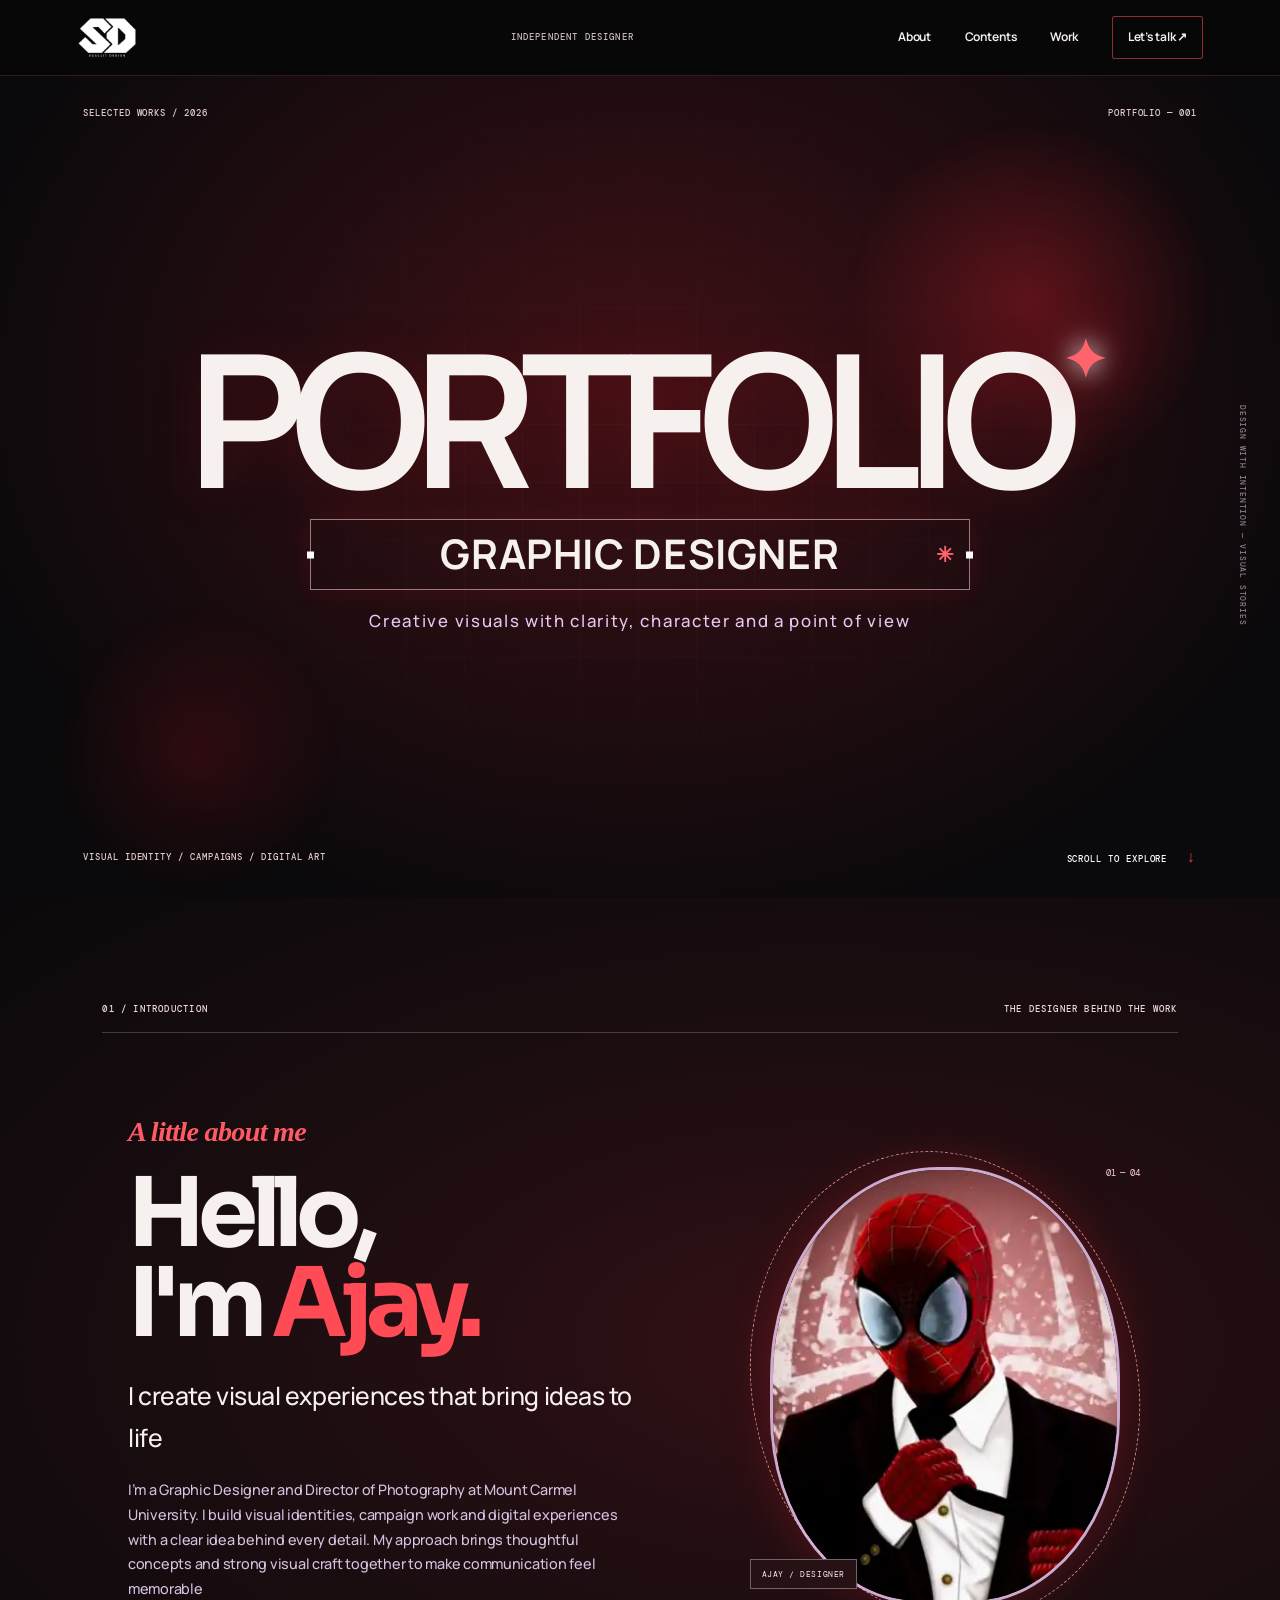
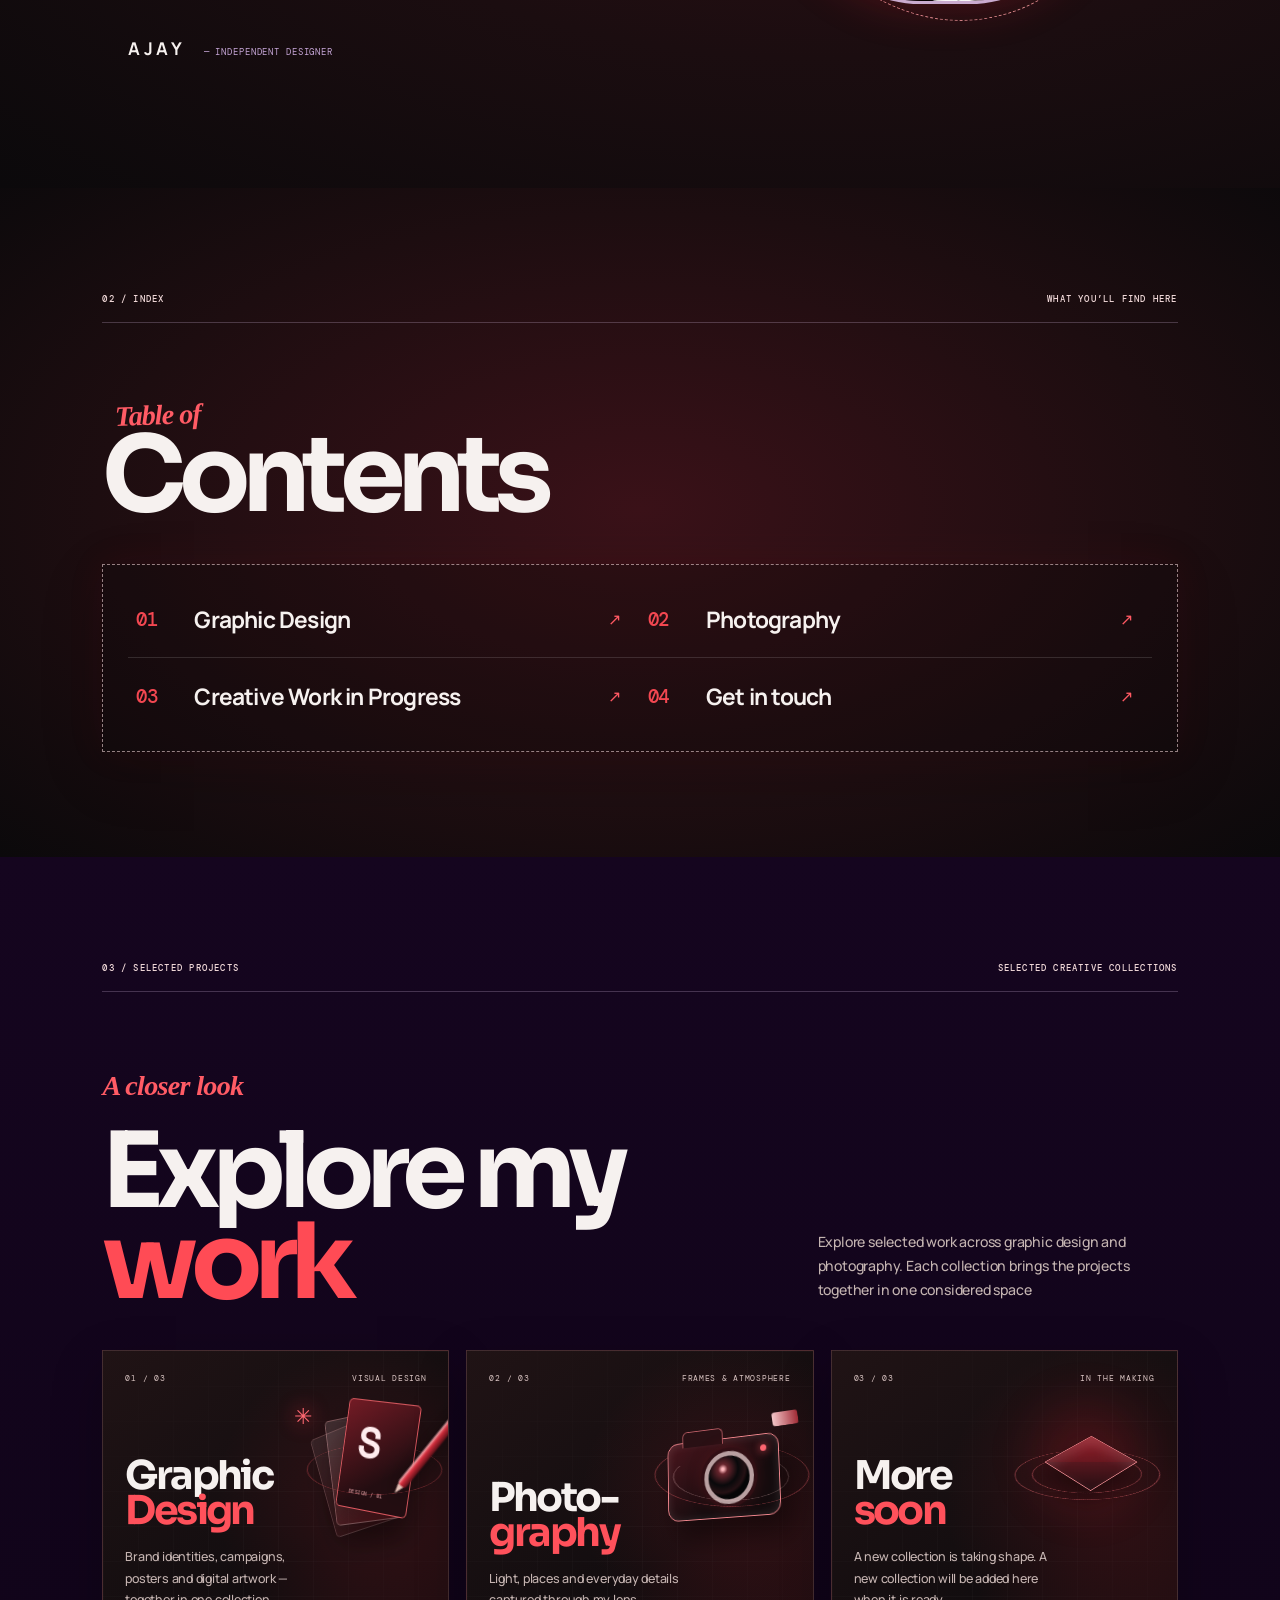
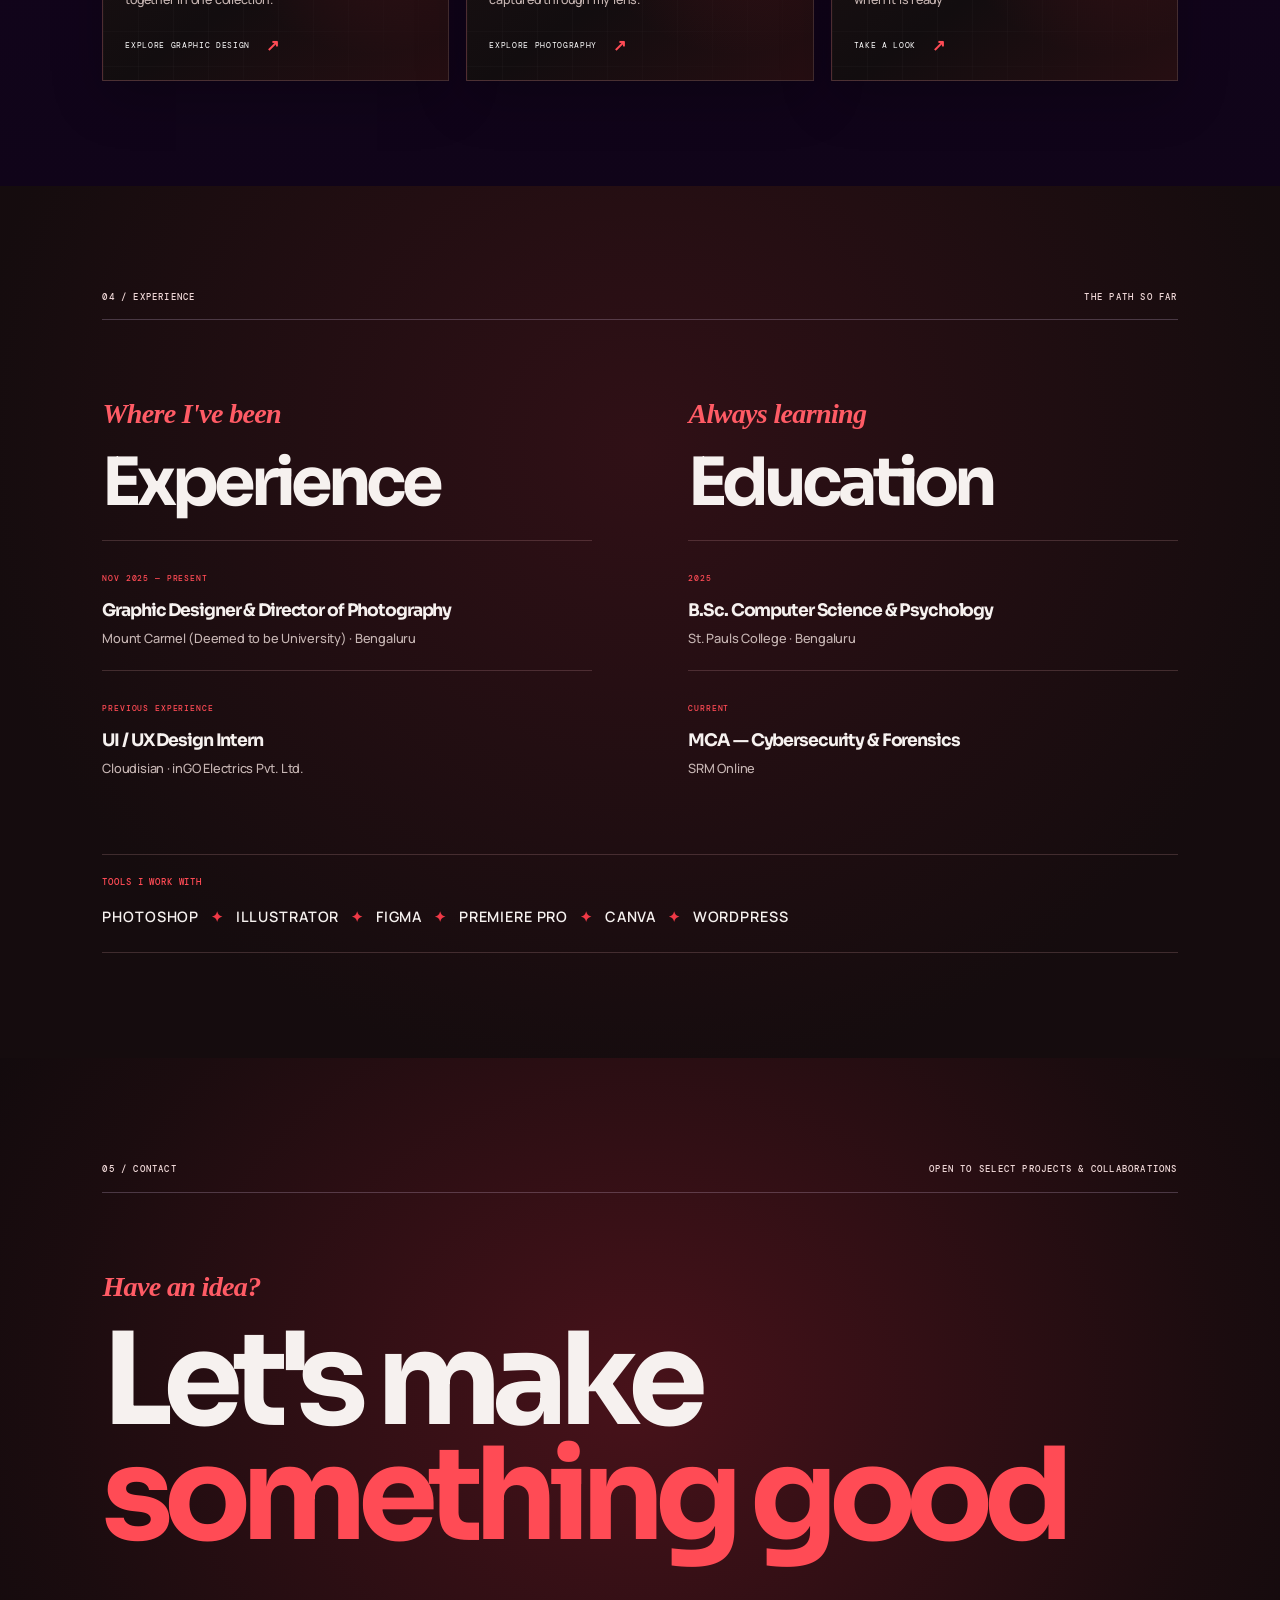
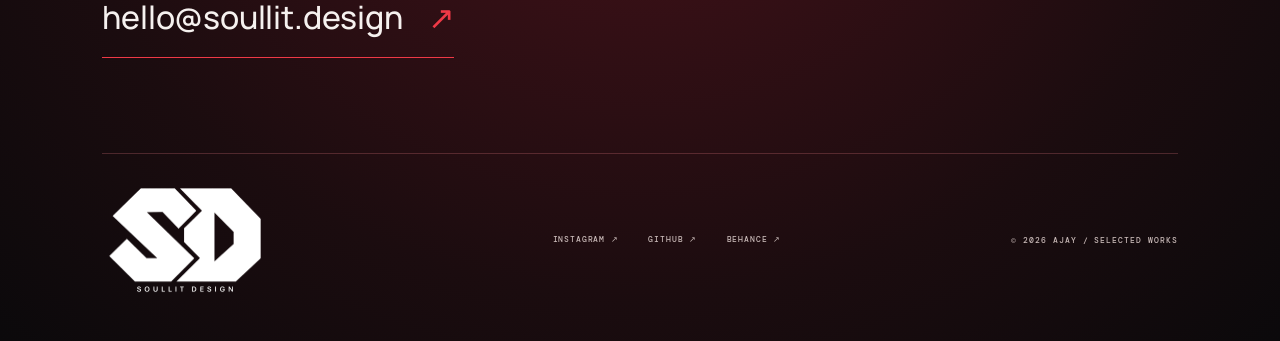
==== commit 639e9a40: "Add Soullit SD logo favicon across website" ====
--- a/index.html
+++ b/index.html
@@ -10,6 +10,8 @@
 <link rel="preconnect" href="https://fonts.gstatic.com" crossorigin>
 <link href="https://fonts.googleapis.com/css2?family=DM+Mono:wght@400;500&family=Manrope:wght@400;500;600;700;800&family=Space+Grotesk:wght@400;500;600;700&family=Sora:wght@500;600;700;800&display=swap" rel="stylesheet">
 <link rel="stylesheet" href="css/style.css?v=performance-20261106">
+<link rel="icon" type="image/png" href="Images/Brand/Logo-SD.png?v=sd-favicon-20261106">
+<link rel="apple-touch-icon" href="Images/Brand/Logo-SD.png?v=sd-favicon-20261106">
 </head>
 <body class="soullit-red">
 <header class="sp-header">
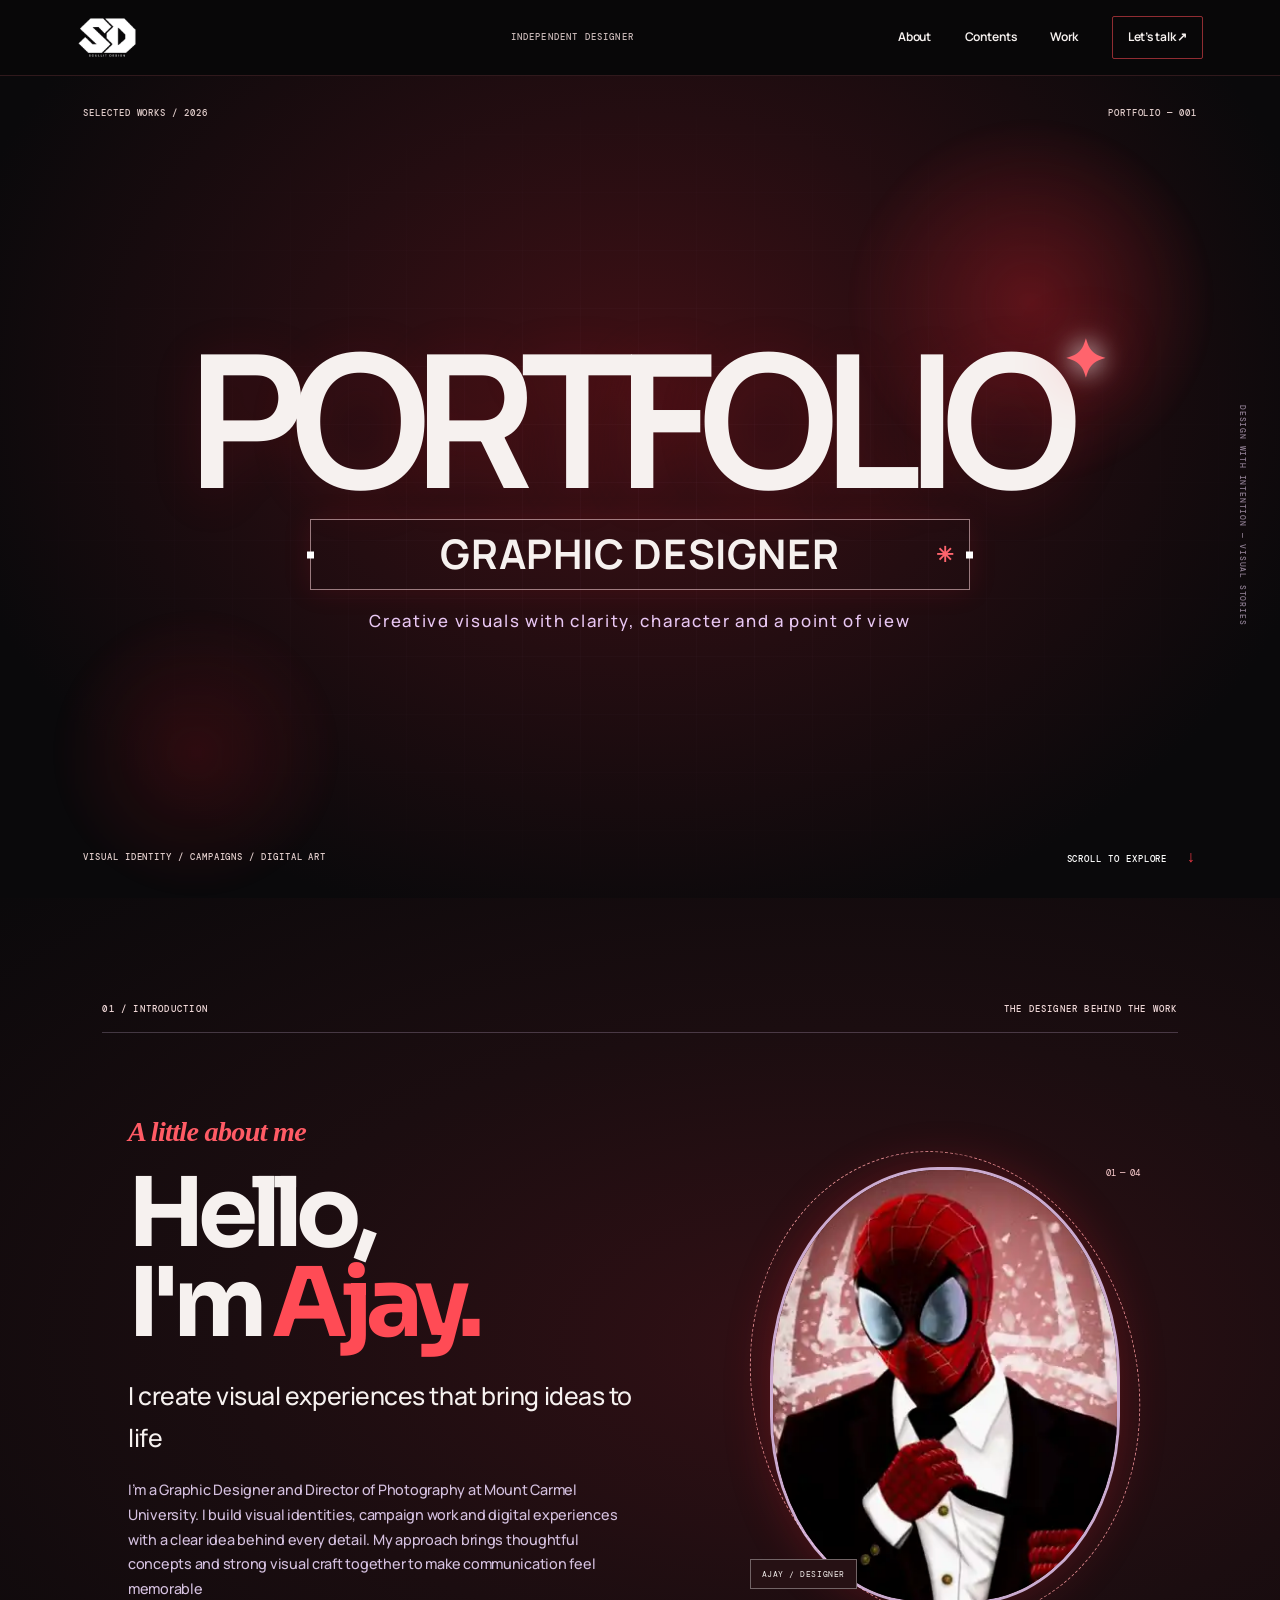
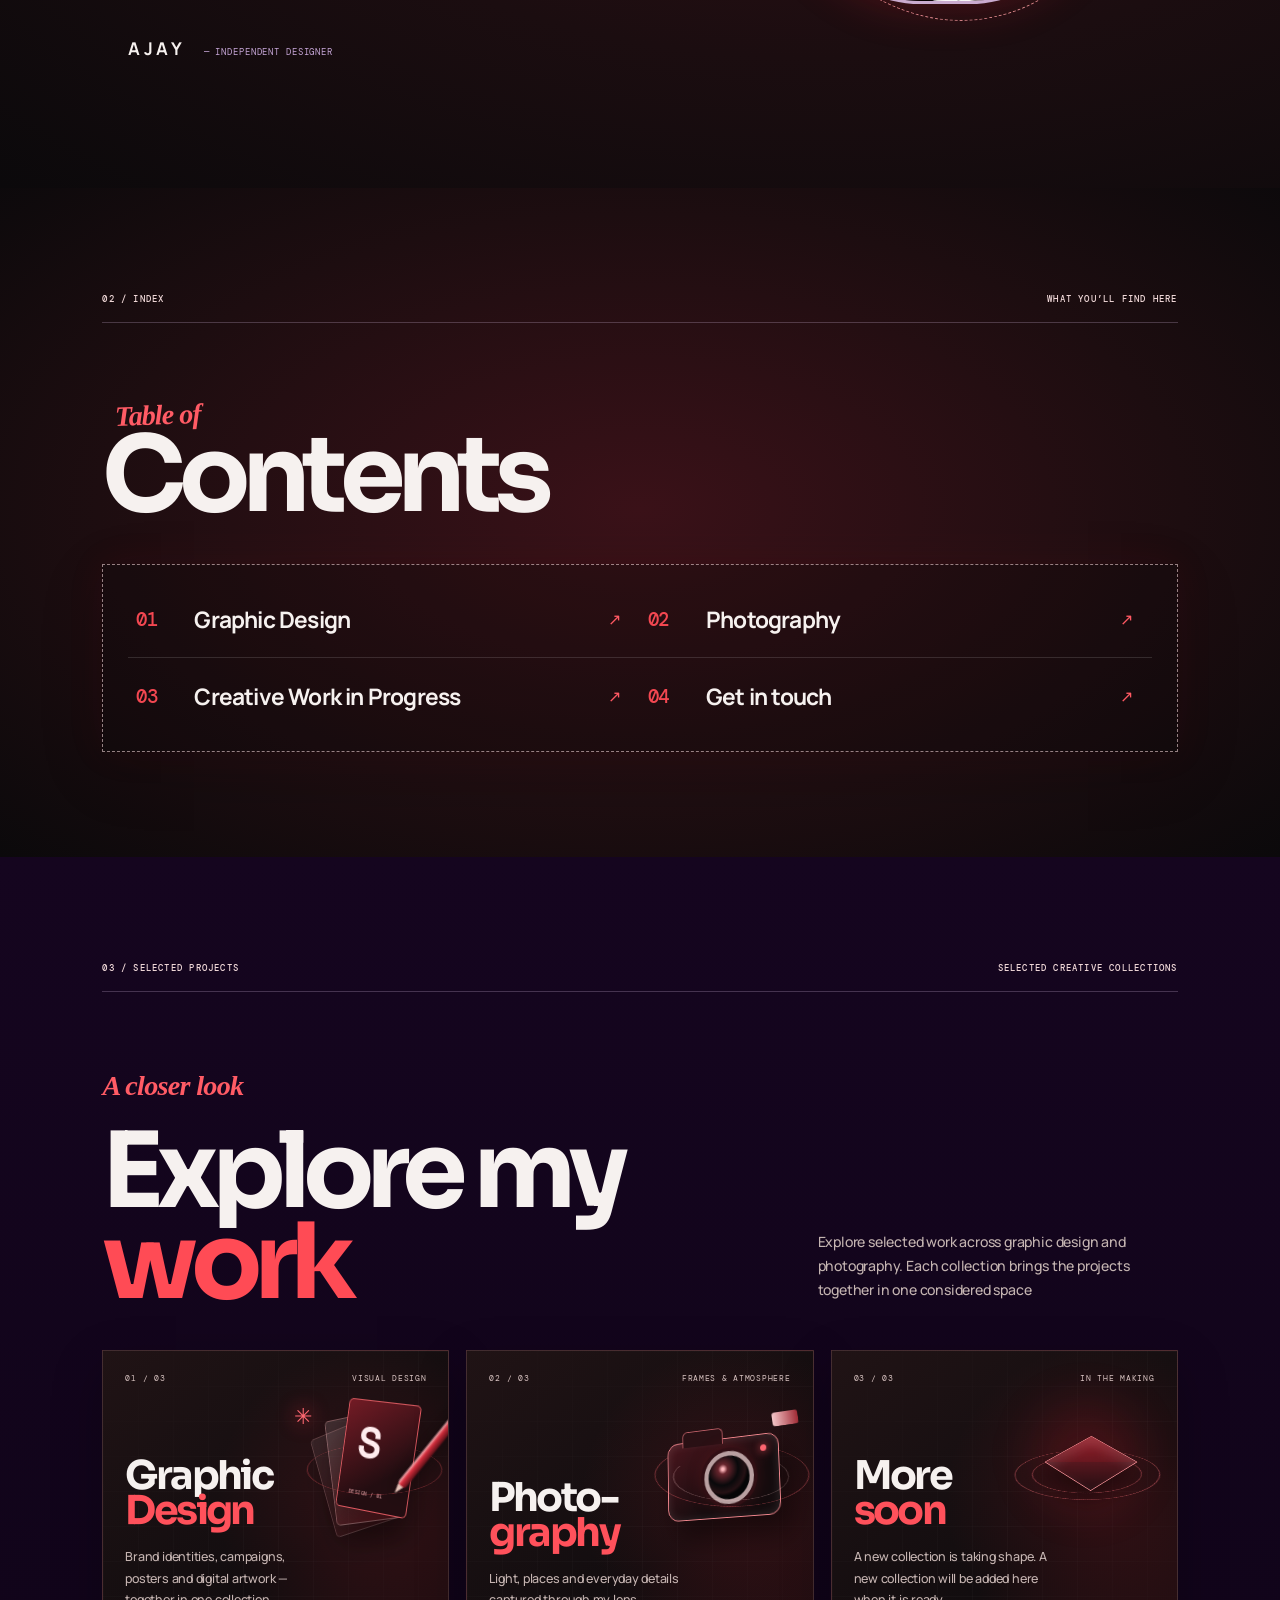
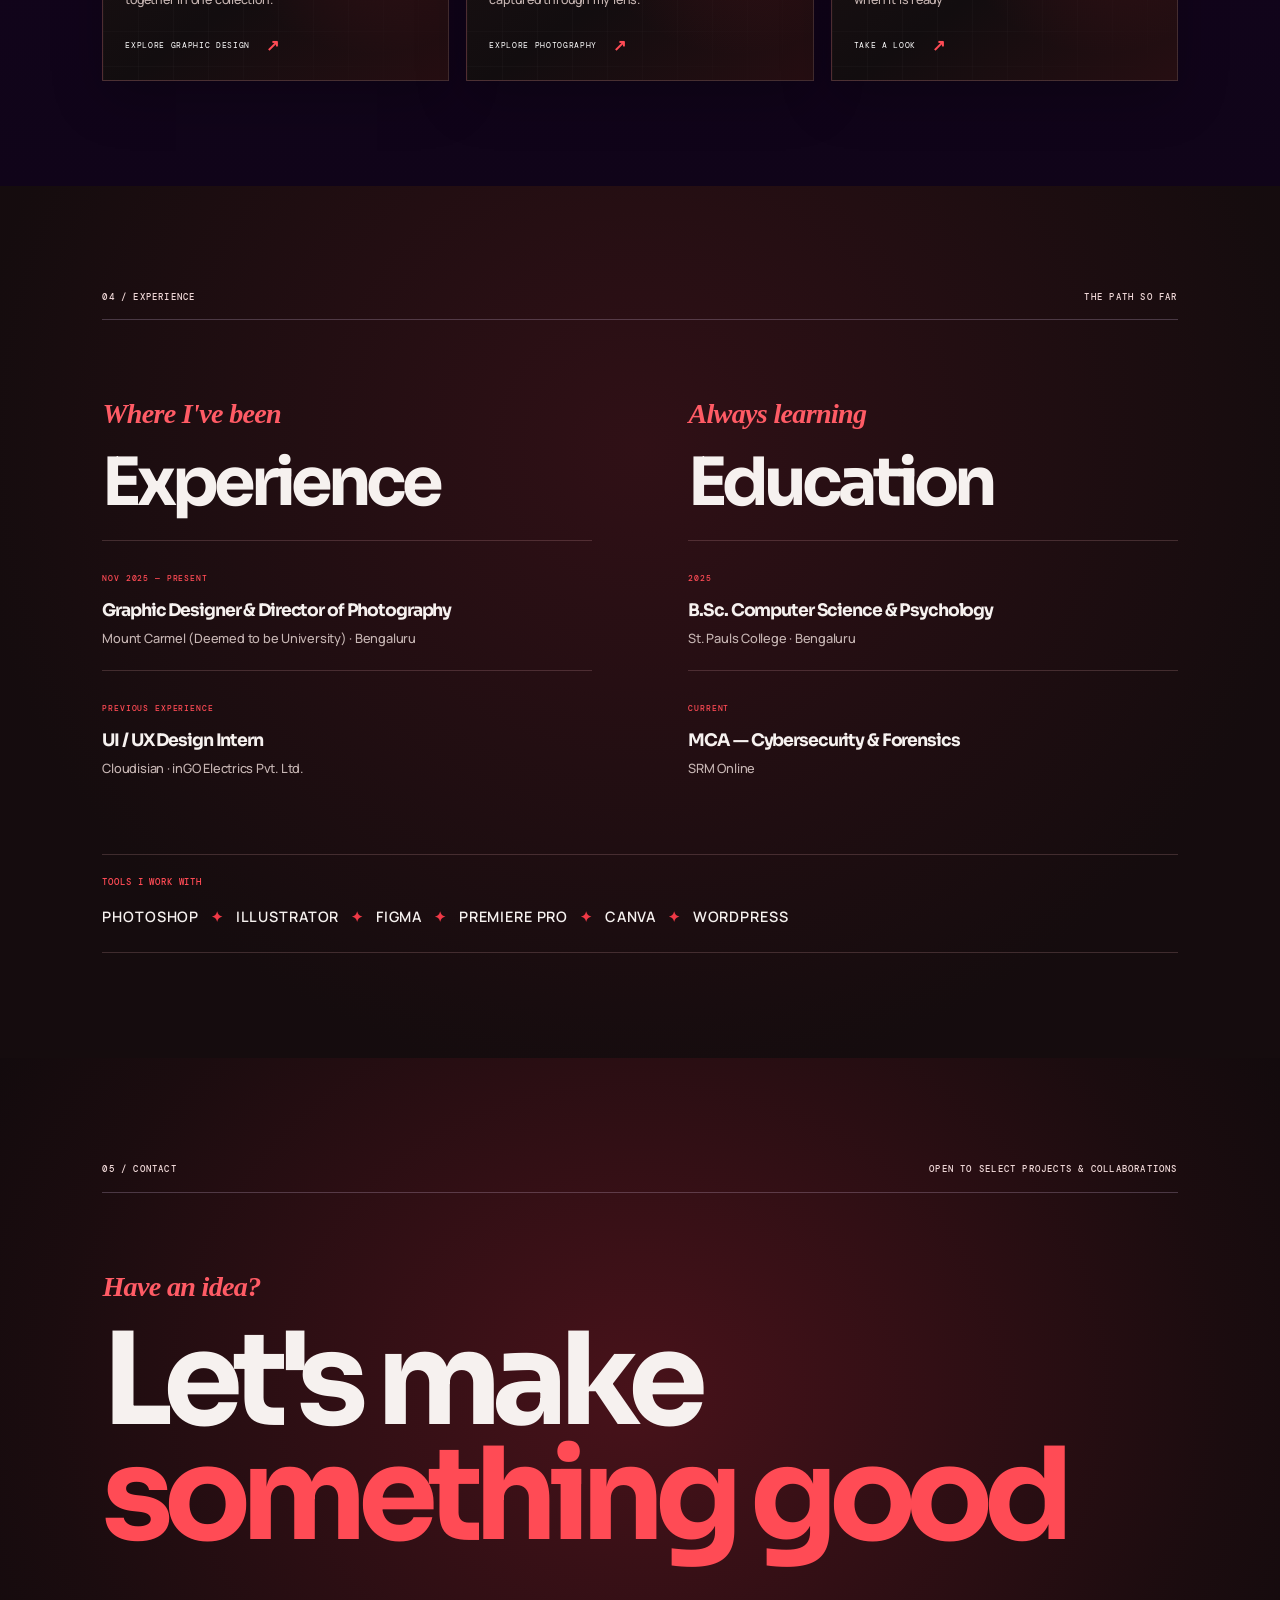
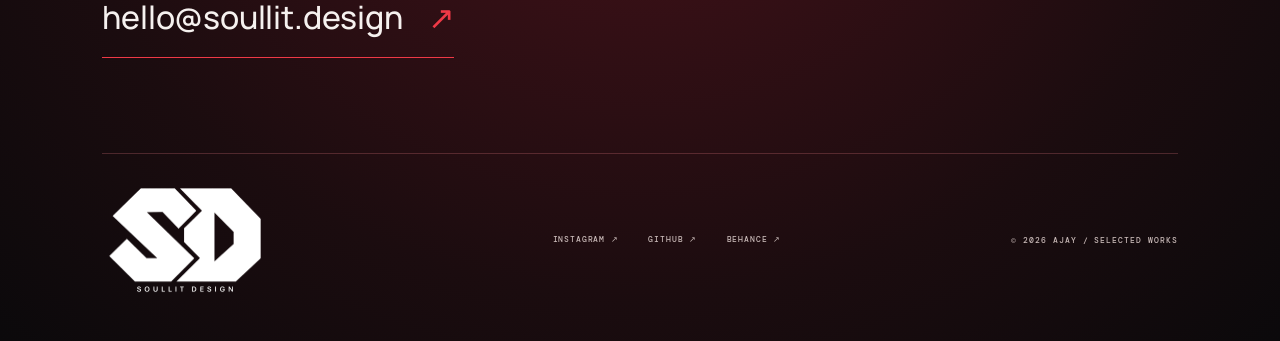
==== commit eb0900e2: "Ensure SD logo browser tab icon across all pages" ====
--- a/index.html
+++ b/index.html
@@ -10,8 +10,9 @@
 <link rel="preconnect" href="https://fonts.gstatic.com" crossorigin>
 <link href="https://fonts.googleapis.com/css2?family=DM+Mono:wght@400;500&family=Manrope:wght@400;500;600;700;800&family=Space+Grotesk:wght@400;500;600;700&family=Sora:wght@500;600;700;800&display=swap" rel="stylesheet">
 <link rel="stylesheet" href="css/style.css?v=performance-20261106">
-<link rel="icon" type="image/png" href="Images/Brand/Logo-SD.png?v=sd-favicon-20261106">
-<link rel="apple-touch-icon" href="Images/Brand/Logo-SD.png?v=sd-favicon-20261106">
+<link rel="icon" type="image/png" href="Images/Brand/Logo-SD.png?v=sd-tab-icon-20261106-2">
+<link rel="shortcut icon" type="image/png" href="Images/Brand/Logo-SD.png?v=sd-tab-icon-20261106-2">
+<link rel="apple-touch-icon" href="Images/Brand/Logo-SD.png?v=sd-tab-icon-20261106-2">
 </head>
 <body class="soullit-red">
 <header class="sp-header">
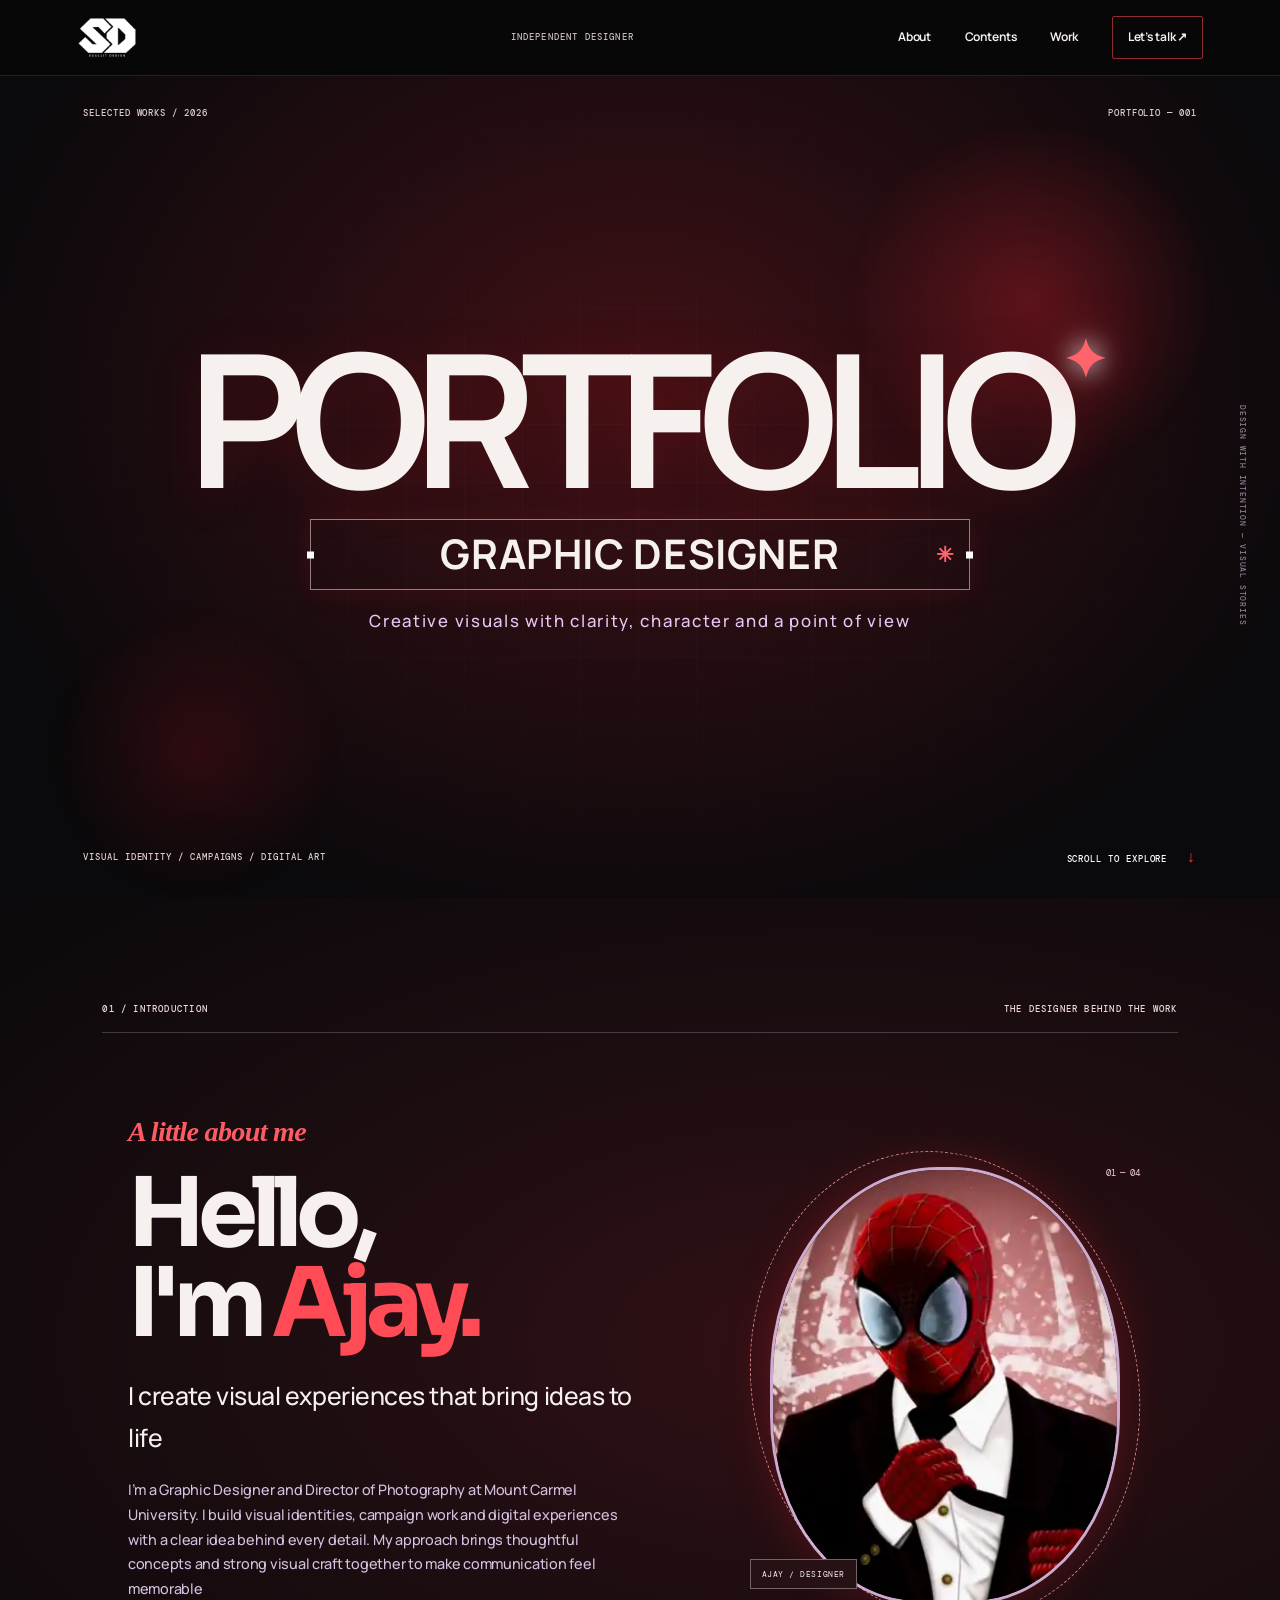
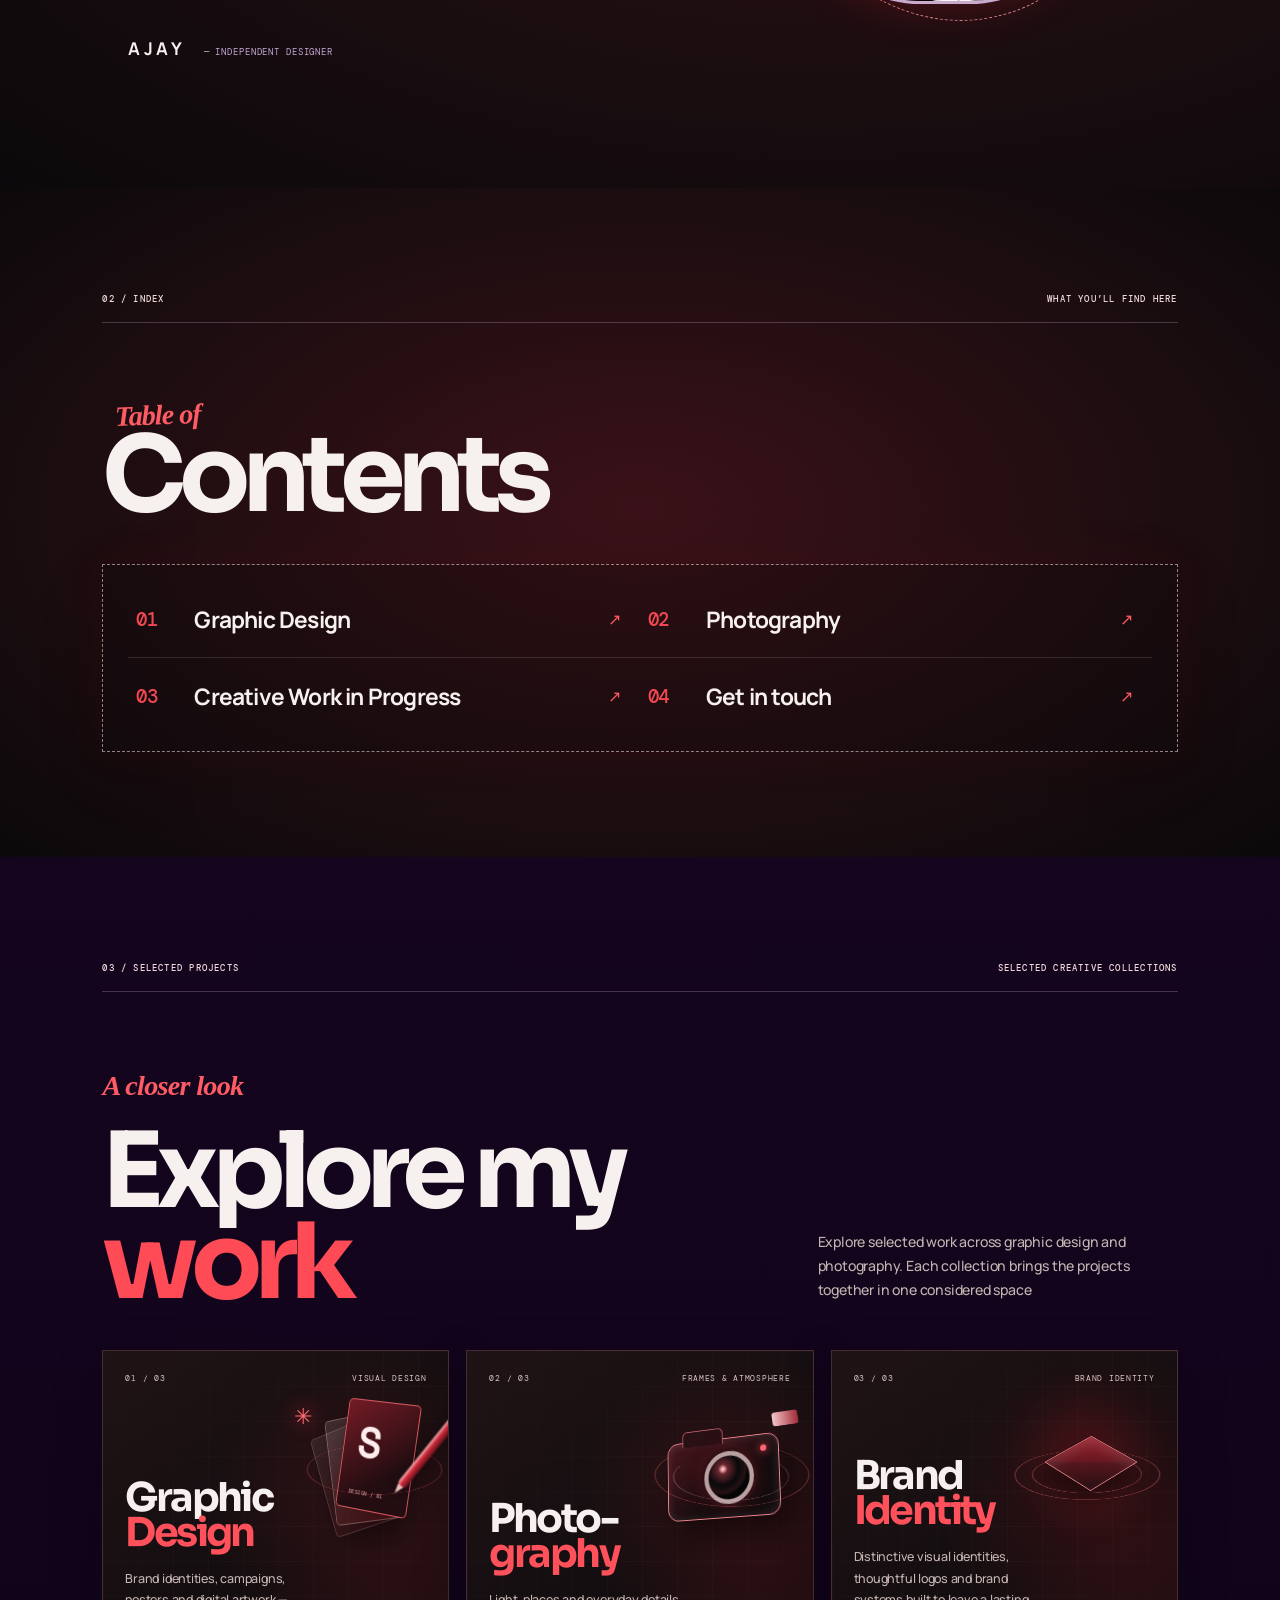
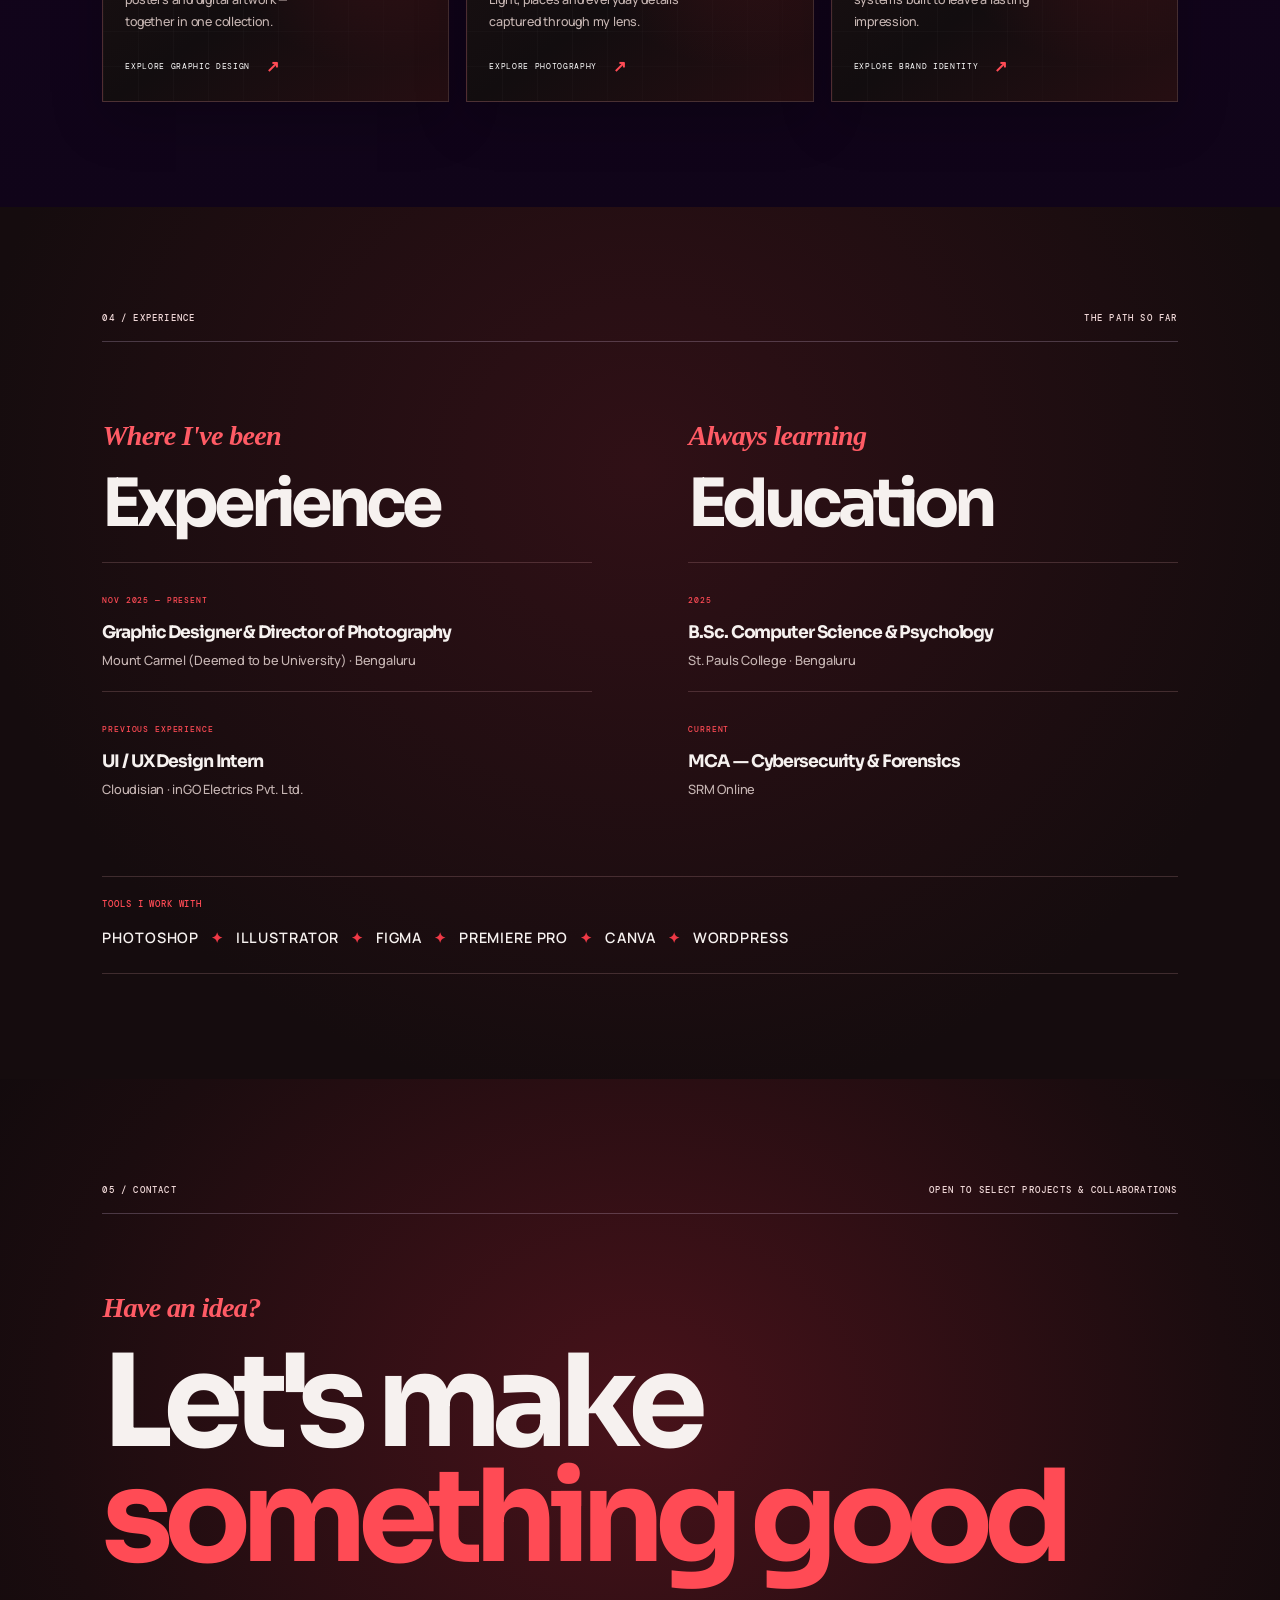
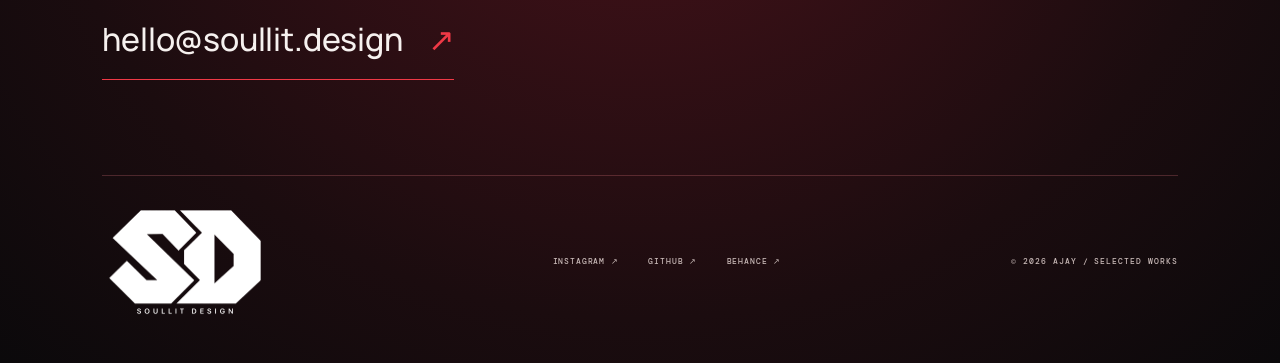
==== commit 4d24a30c: "Replace More Soon card with Brand Identity" ====
--- a/index.html
+++ b/index.html
@@ -102,12 +102,12 @@
         </div>
       </a>
 
-      <a class="sp-category-card sp-category-next" id="more-projects-card" href="ui-ux.html">
-        <div class="sp-category-top"><span>03 / 03</span><span>IN THE MAKING</span></div>
+      <a class="sp-category-card sp-category-next" id="more-projects-card" href="design.html">
+        <div class="sp-category-top"><span>03 / 03</span><span>BRAND IDENTITY</span></div>
         <div class="sp-category-copy">
-          <h3>More<br><em>soon</em></h3>
-          <p>A new collection is taking shape. A new collection will be added here when it is ready</p>
-          <span class="sp-category-link">TAKE A LOOK <b>↗</b></span>
+          <h3>Brand<br><em>Identity</em></h3>
+          <p>Distinctive visual identities, thoughtful logos and brand systems built to leave a lasting impression.</p>
+          <span class="sp-category-link">EXPLORE BRAND IDENTITY <b>↗</b></span>
         </div>
         <div class="sp-card-art sp-card-art-next" aria-hidden="true">
           <span class="sp-next-ring sp-next-ring-one"></span><span class="sp-next-ring sp-next-ring-two"></span><span class="sp-next-cube"></span><span class="sp-next-glow"></span>
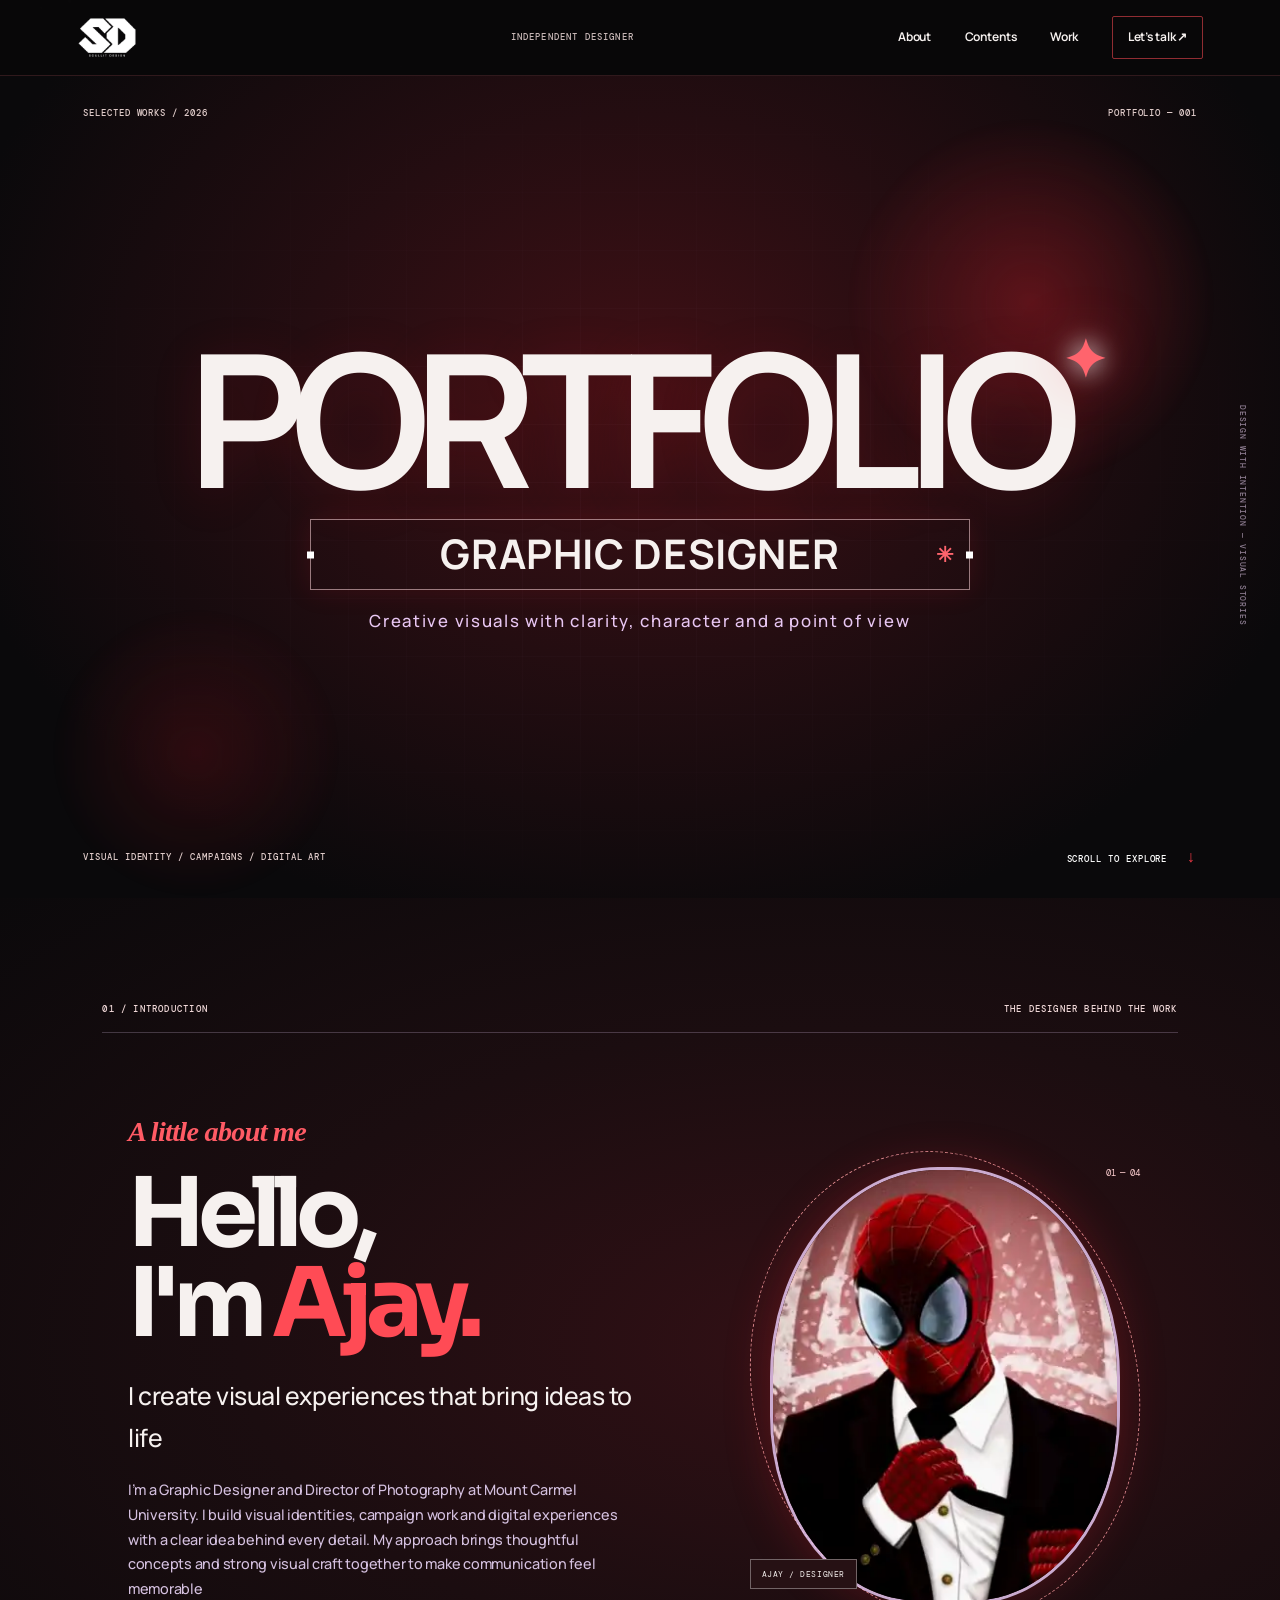
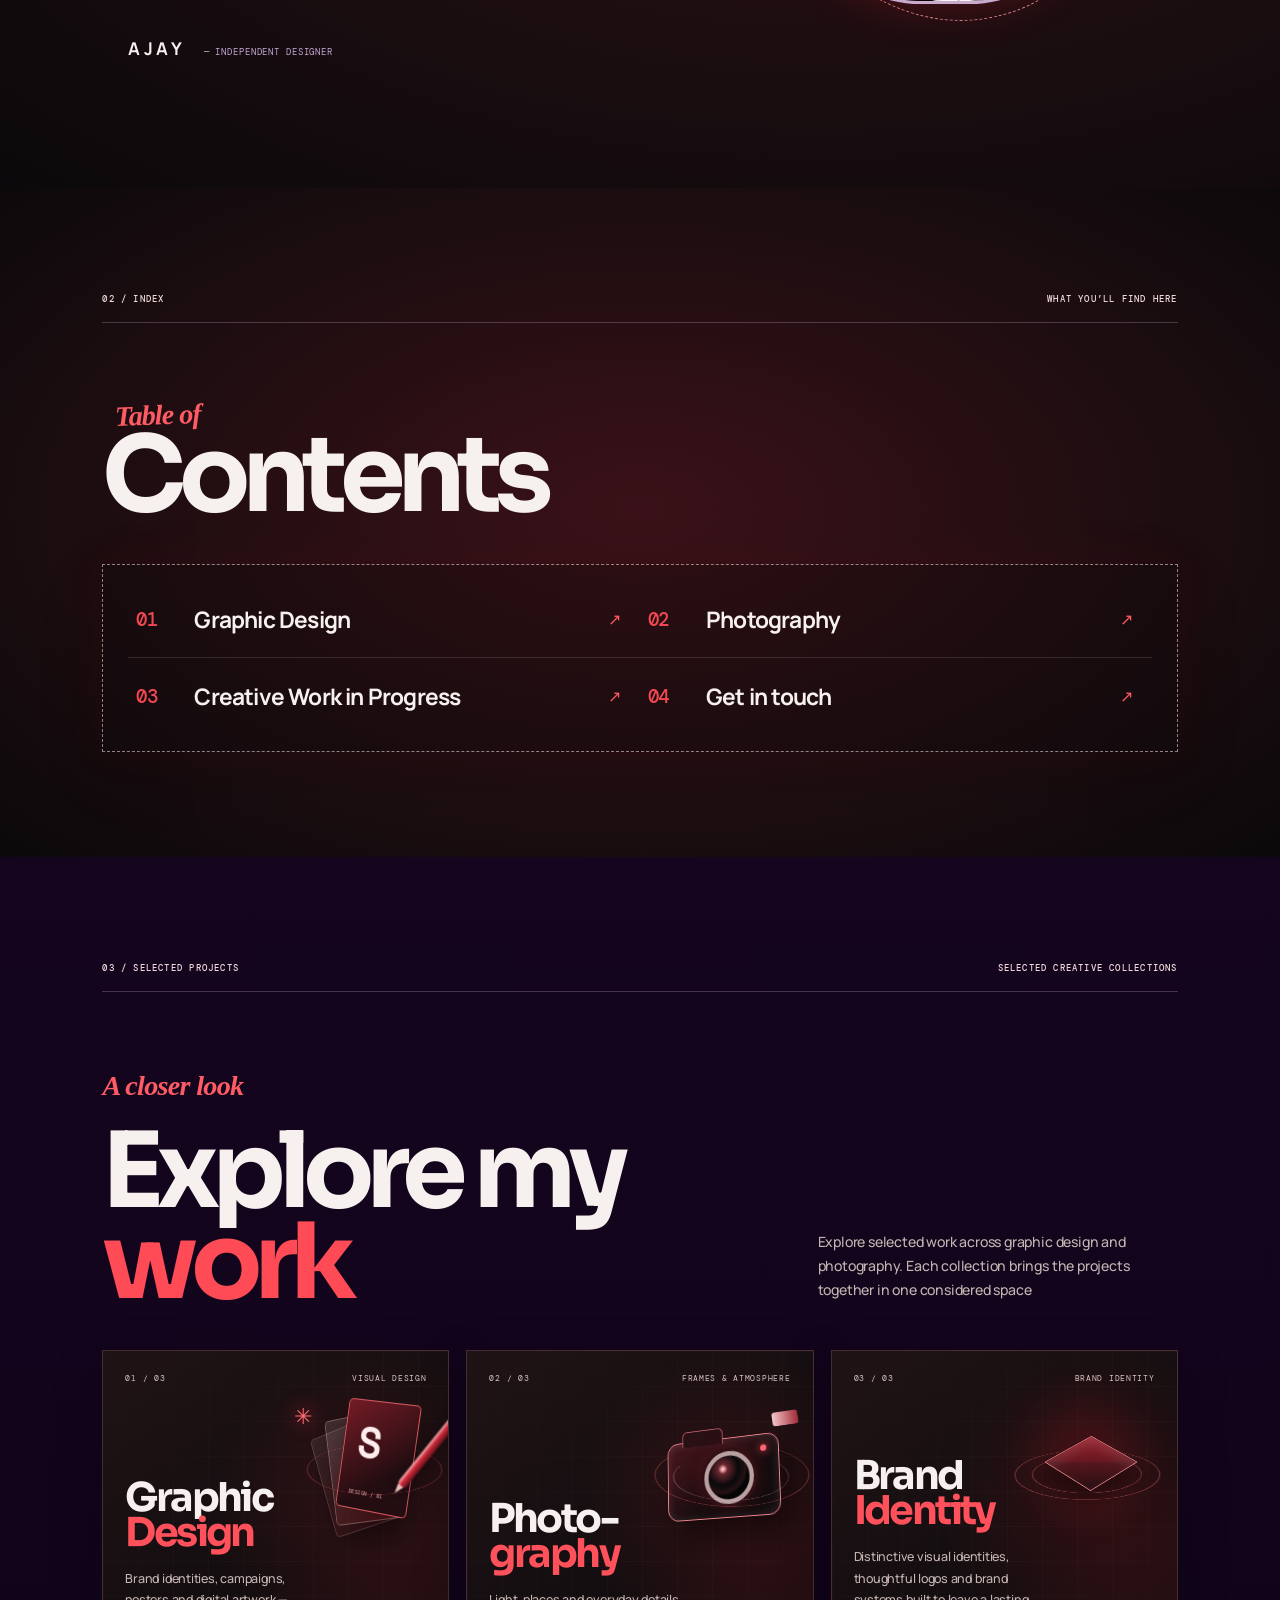
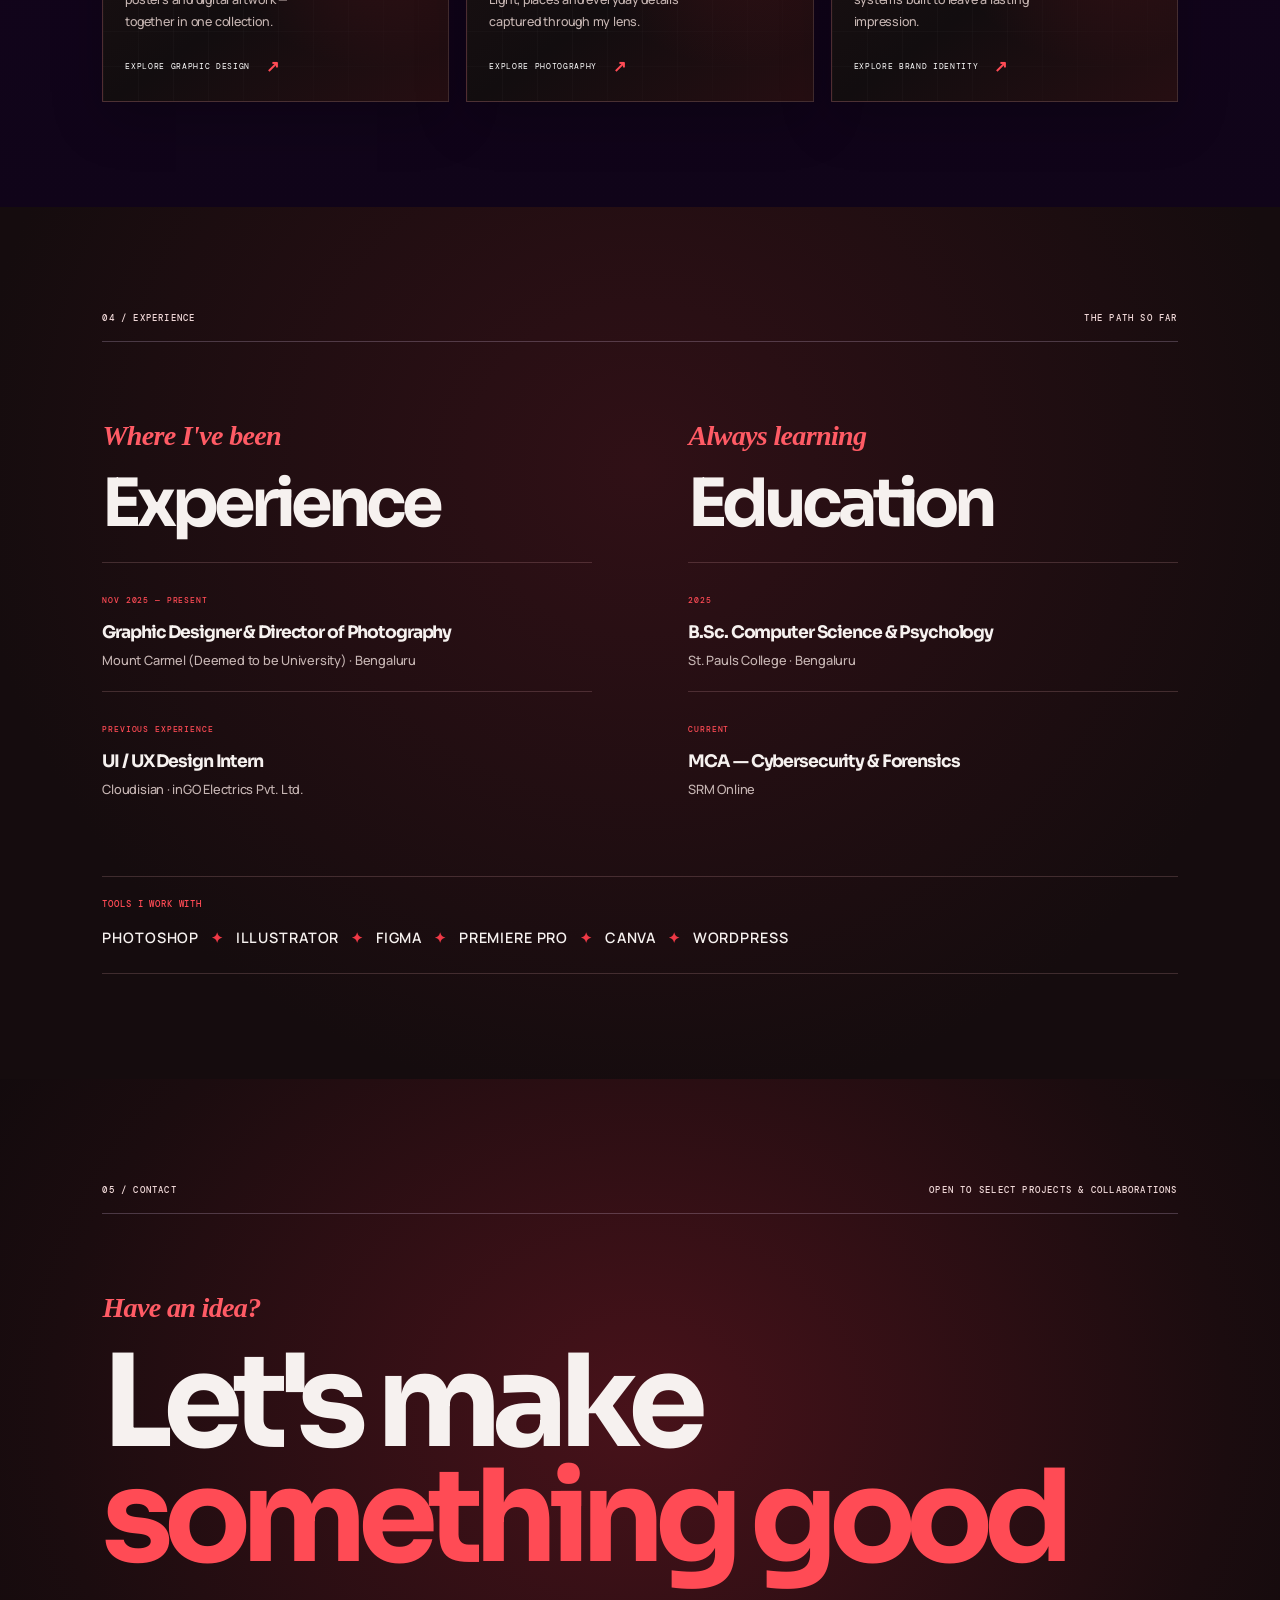
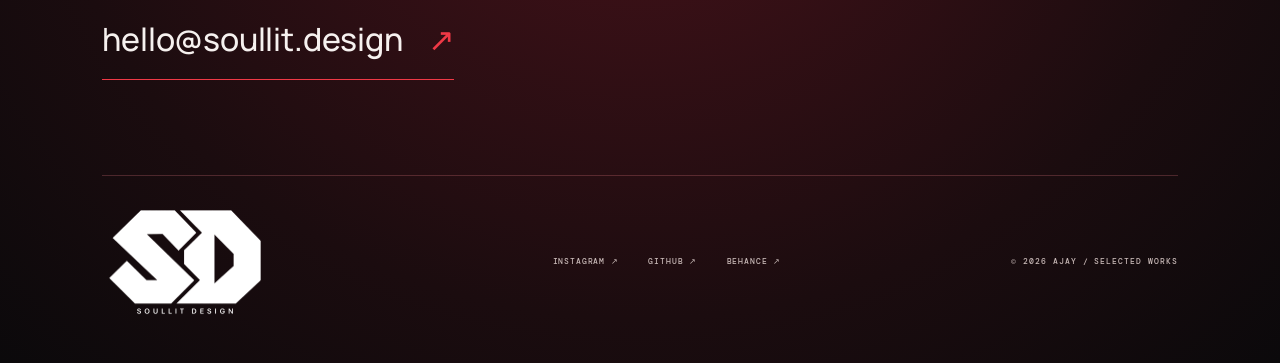
==== commit b441ce8a: "Link Brand Identity card to its dedicated page" ====
--- a/index.html
+++ b/index.html
@@ -102,7 +102,7 @@
         </div>
       </a>
 
-      <a class="sp-category-card sp-category-next" id="more-projects-card" href="design.html">
+      <a class="sp-category-card sp-category-next" id="more-projects-card" href="brand-identity.html">
         <div class="sp-category-top"><span>03 / 03</span><span>BRAND IDENTITY</span></div>
         <div class="sp-category-copy">
           <h3>Brand<br><em>Identity</em></h3>
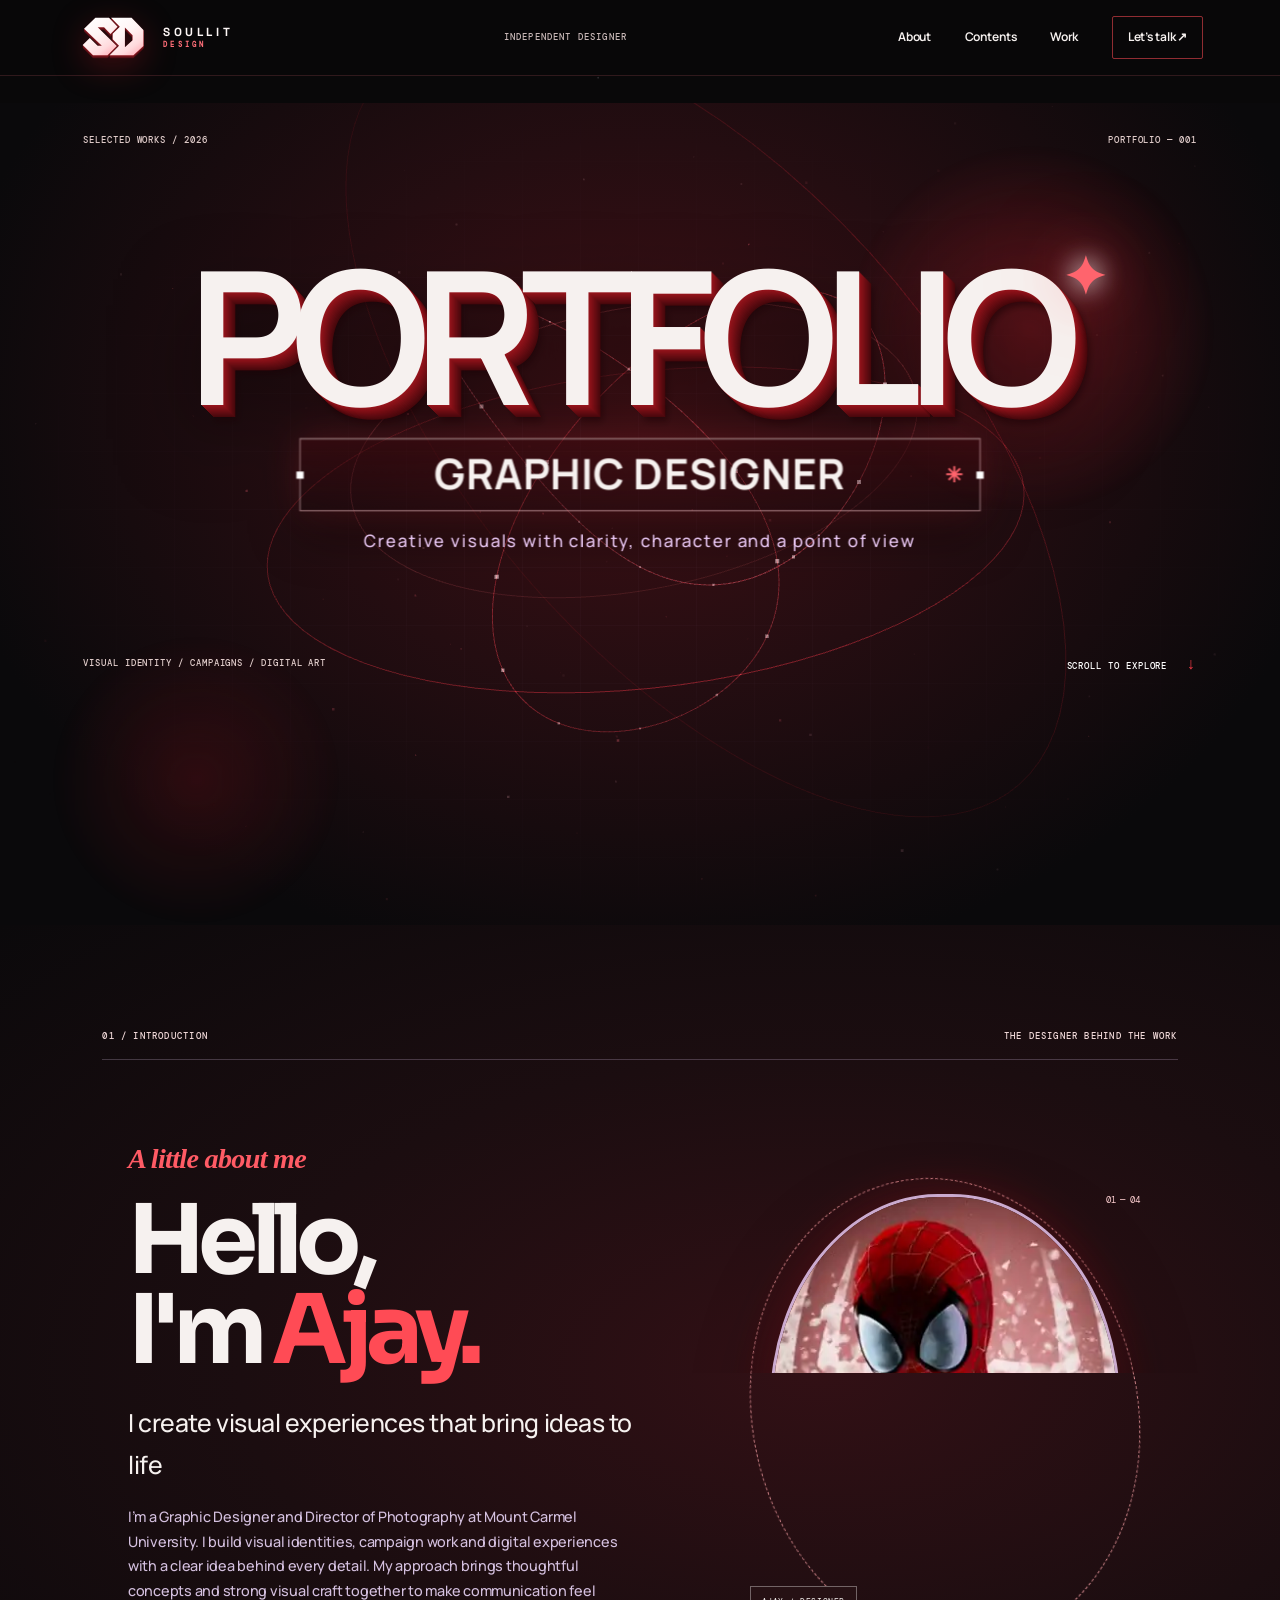
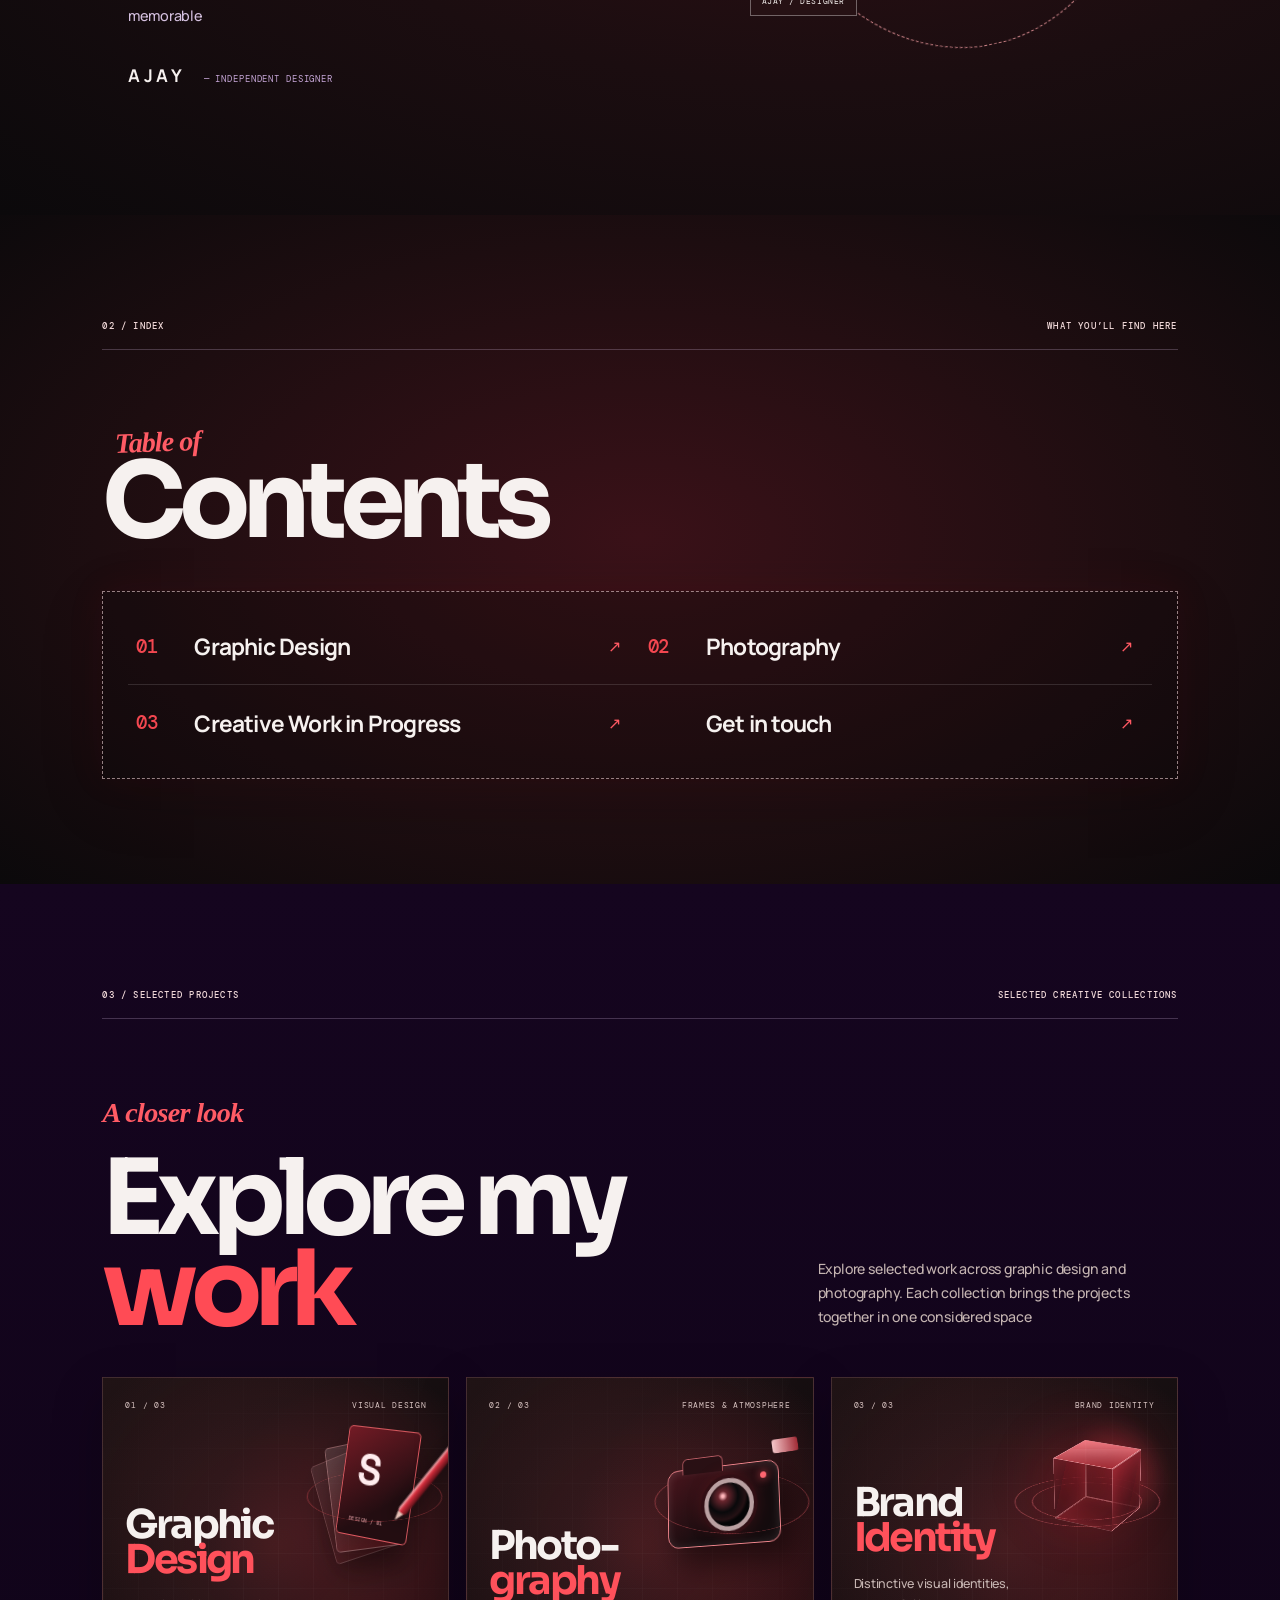
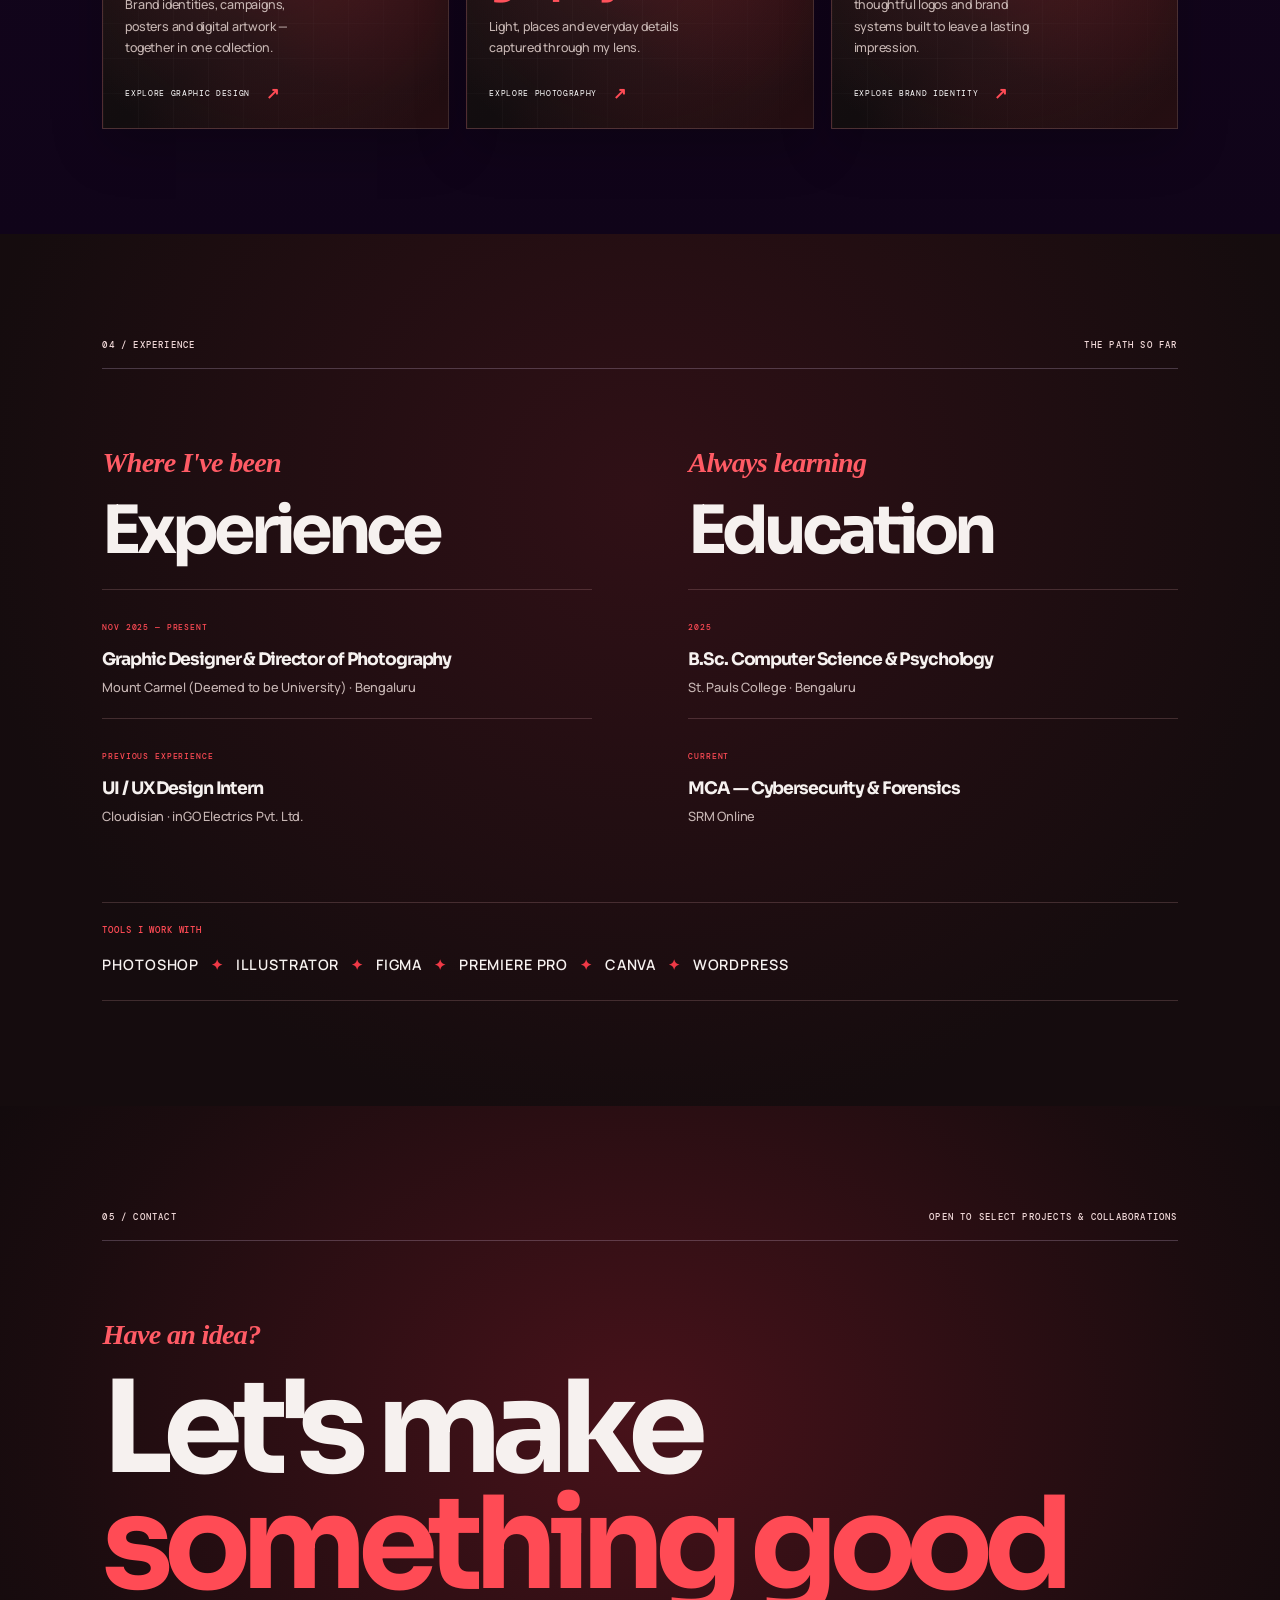
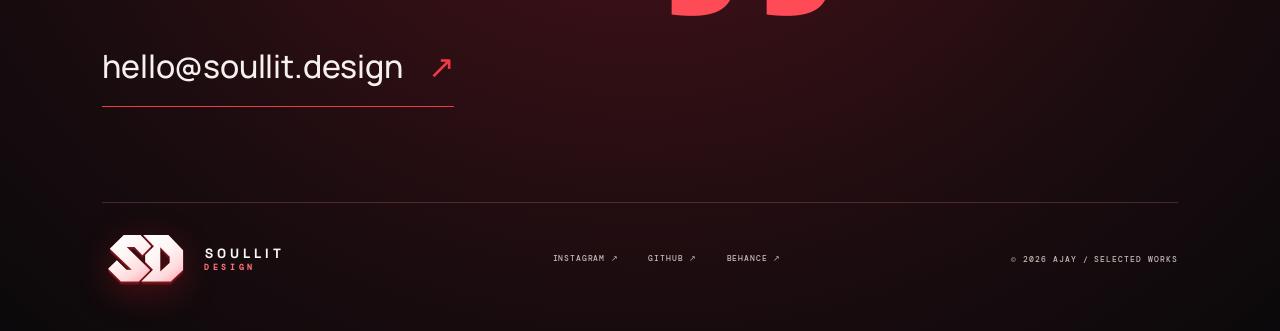
==== commit 2755f7da: "Add 3D hero sculpture, depth interactions and a re-drawn 3D logo system Co-authored-by: arena-agent " ====
--- a/index.html
+++ b/index.html
@@ -9,14 +9,45 @@
 <link rel="preconnect" href="https://fonts.googleapis.com">
 <link rel="preconnect" href="https://fonts.gstatic.com" crossorigin>
 <link href="https://fonts.googleapis.com/css2?family=DM+Mono:wght@400;500&family=Manrope:wght@400;500;600;700;800&family=Space+Grotesk:wght@400;500;600;700&family=Sora:wght@500;600;700;800&display=swap" rel="stylesheet">
-<link rel="stylesheet" href="css/style.css?v=performance-20261106">
-<link rel="icon" type="image/png" href="Images/Brand/Logo-SD.png?v=sd-tab-icon-20261106-2">
-<link rel="shortcut icon" type="image/png" href="Images/Brand/Logo-SD.png?v=sd-tab-icon-20261106-2">
-<link rel="apple-touch-icon" href="Images/Brand/Logo-SD.png?v=sd-tab-icon-20261106-2">
+<link rel="stylesheet" href="css/style.css?v=3d-20261109">
+<link rel="icon" type="image/svg+xml" href="Images/Brand/logo-mark.svg?v=3d-20261109">
+<link rel="icon" type="image/png" sizes="512x512" href="Images/Brand/logo-mark-512.png?v=3d-20261109">
+<link rel="apple-touch-icon" href="Images/Brand/apple-touch-icon.png?v=3d-20261109">
 </head>
 <body class="soullit-red">
+<svg class="sd-sprite" aria-hidden="true" focusable="false" xmlns="http://www.w3.org/2000/svg">
+  <defs>
+    <linearGradient id="sdFace" x1="16%" y1="0%" x2="82%" y2="100%">
+      <stop offset="0" stop-color="#ffffff"/>
+      <stop offset=".44" stop-color="#fff4f4"/>
+      <stop offset=".78" stop-color="#ffdadd"/>
+      <stop offset="1" stop-color="#ffb2bb"/>
+    </linearGradient>
+    <linearGradient id="sdSheen" x1="0" y1="0" x2="1" y2="0">
+      <stop offset="0" stop-color="#ffffff" stop-opacity="0"/>
+      <stop offset=".42" stop-color="#ffffff" stop-opacity=".92"/>
+      <stop offset=".58" stop-color="#ffdfe3" stop-opacity=".92"/>
+      <stop offset="1" stop-color="#ffffff" stop-opacity="0"/>
+    </linearGradient>
+    <clipPath id="sdClip"><path d="M143.5 17L30.5 128L208 297.5L166 297.5L87.5 220L17 289.5L120 392L264.5 392L357 298.5L167 113L230 112.5L294 179L365 107L279 17ZM300 17L387.5 107L316 178L316 233L379.5 297.5L285.5 392L523 392L622.5 298.5L622.5 139.5L504.5 17ZM438 114.5L514.5 192.5L514.5 241L438 310.5Z" clip-rule="evenodd"/></clipPath>
+    <g id="sdShape"><path d="M143.5 17L30.5 128L208 297.5L166 297.5L87.5 220L17 289.5L120 392L264.5 392L357 298.5L167 113L230 112.5L294 179L365 107L279 17Z"/><path d="M300 17L387.5 107L316 178L316 233L379.5 297.5L285.5 392L523 392L622.5 298.5L622.5 139.5L504.5 17ZM438 114.5L514.5 192.5L514.5 241L438 310.5Z" fill-rule="evenodd"/></g>
+    <g id="sdDepth">
+      <use href="#sdShape" y="30.00" fill="#440d12"/>
+      <use href="#sdShape" y="26.25" fill="#4e0e14"/>
+      <use href="#sdShape" y="22.50" fill="#581016"/>
+      <use href="#sdShape" y="18.75" fill="#621118"/>
+      <use href="#sdShape" y="15.00" fill="#6d131a"/>
+      <use href="#sdShape" y="11.25" fill="#77151c"/>
+      <use href="#sdShape" y="7.50" fill="#81161e"/>
+      <use href="#sdShape" y="3.75" fill="#8b1820"/>
+    </g>
+  </defs>
+</svg>
 <header class="sp-header">
-  <a class="sp-logo" href="#top" aria-label="Soullit Design home"><img src="Images/Brand/Logo-SD.png" alt="Soullit Design logo"></a>
+  <a class="sp-logo" href="#top" aria-label="Soullit Design — home">
+  <span class="sp-logo-badge"><svg class="sp-logo-mark" viewBox="0 0 640 434" aria-hidden="true" focusable="false"><use href="#sdDepth"/><use href="#sdShape" fill="url(#sdFace)"/><g clip-path="url(#sdClip)" aria-hidden="true"><rect class="sd-sheen" x="0" y="-24" width="132" height="470" fill="url(#sdSheen)"/></g></svg></span>
+  <span class="sp-logo-type" aria-hidden="true"><b>SOULLIT</b><i>DESIGN</i></span>
+</a>
   <span class="sp-location">INDEPENDENT DESIGNER</span>
   <button class="sp-menu" aria-expanded="false" aria-controls="sp-nav" aria-label="Open menu"><i></i><i></i></button>
   <nav id="sp-nav" class="sp-nav">
@@ -110,7 +141,7 @@
           <span class="sp-category-link">EXPLORE BRAND IDENTITY <b>↗</b></span>
         </div>
         <div class="sp-card-art sp-card-art-next" aria-hidden="true">
-          <span class="sp-next-ring sp-next-ring-one"></span><span class="sp-next-ring sp-next-ring-two"></span><span class="sp-next-cube"></span><span class="sp-next-glow"></span>
+          <span class="sp-next-ring sp-next-ring-one"></span><span class="sp-next-ring sp-next-ring-two"></span><span class="sp-cube" aria-hidden="true"><i></i><i></i><i></i><i></i><i></i><i></i></span><span class="sp-next-glow"></span>
         </div>
       </a>
     </div>
@@ -135,9 +166,14 @@
     <div class="sp-section-kicker"><span>05 / CONTACT</span><span>OPEN TO SELECT PROJECTS & COLLABORATIONS</span></div>
     <p class="sp-script">Have an idea?</p><h2>Let's make<br><em>something good</em></h2>
     <a class="sp-email" href="mailto:hello@soullit.design">hello@soullit.design <span>↗</span></a>
-    <footer class="sp-footer"><a class="sp-logo sp-footer-logo" href="#top" aria-label="Soullit Design home"><img src="Images/Brand/Logo-SD.png" alt="Soullit Design logo"></a><div><a href="https://www.instagram.com/_.ajay.gowda._/" target="_blank" rel="noreferrer">INSTAGRAM ↗</a><a href="https://github.com/soullitdesign" target="_blank" rel="noreferrer">GITHUB ↗</a><a href="https://www.behance.net/" target="_blank" rel="noreferrer">BEHANCE ↗</a></div><span>© 2026 AJAY / SELECTED WORKS</span></footer>
+    <footer class="sp-footer"><a class="sp-logo sp-footer-logo" href="#top" aria-label="Soullit Design — home">
+  <span class="sp-logo-badge"><svg class="sp-logo-mark" viewBox="0 0 640 434" aria-hidden="true" focusable="false"><use href="#sdDepth"/><use href="#sdShape" fill="url(#sdFace)"/><g clip-path="url(#sdClip)" aria-hidden="true"><rect class="sd-sheen" x="0" y="-24" width="132" height="470" fill="url(#sdSheen)"/></g></svg></span>
+  <span class="sp-logo-type" aria-hidden="true"><b>SOULLIT</b><i>DESIGN</i></span>
+</a><div><a href="https://www.instagram.com/_.ajay.gowda._/" target="_blank" rel="noreferrer">INSTAGRAM ↗</a><a href="https://github.com/soullitdesign" target="_blank" rel="noreferrer">GITHUB ↗</a><a href="https://www.behance.net/" target="_blank" rel="noreferrer">BEHANCE ↗</a></div><span>© 2026 AJAY / SELECTED WORKS</span></footer>
   </section>
 </main>
 <script src="js/portfolio.js?v=category-cards-20261105"></script>
 <script src="js/ambient-particles.js?v=ambient-particles-20261105"></script>
+<script src="js/hero-3d.js?v=3d-20261109"></script>
+<script src="js/depth-3d.js?v=3d-20261109"></script>
 </body></html>
--- a/css/style.css
+++ b/css/style.css
@@ -957,3 +957,256 @@
 .collection-category{content-visibility:auto;contain-intrinsic-size:auto 900px}
 .collection-card-image{height:auto;max-width:100%}
 #ambient-particles{pointer-events:none}
+
+
+/* ==========================================================================
+   SOULLIT 3D SYSTEM — extruded logo, depth-aware cards, hero sculpture
+   (Pointer-driven transforms are applied by js/depth-3d.js. Every effect is
+   additive: with no JS or reduced motion the site keeps its static layout.)
+   ========================================================================== */
+
+/* --- Shared logo sprite --------------------------------------------------- */
+.sd-sprite{position:absolute;width:0;height:0;overflow:hidden;pointer-events:none}
+
+/* --- Logo lockup ---------------------------------------------------------- */
+.sp-header,.sp-footer{perspective:900px}
+.sp-header .sp-logo,.sp-footer .sp-logo,.sp-footer-logo{width:auto;max-width:none;height:auto}
+.sp-logo{display:inline-flex;align-items:center;gap:clamp(7px,.85vw,12px);flex:0 0 auto;
+  width:auto;height:auto;line-height:0;transform-style:preserve-3d;
+  transition:transform .45s cubic-bezier(.2,.7,.2,1)}
+.sp-logo-badge{height:clamp(33px,3.4vw,45px);width:auto;aspect-ratio:640/434;
+  display:grid;place-items:center;perspective:420px}
+.sp-logo-mark{display:block;height:100%;width:auto;overflow:visible;
+  filter:drop-shadow(0 8px 16px rgba(214,26,41,.28));
+  transition:filter .4s ease}
+.sp-logo:hover .sp-logo-mark,.sp-logo:focus-visible .sp-logo-mark{
+  filter:drop-shadow(0 12px 24px rgba(255,52,68,.45))}
+.sp-logo-type{display:flex;flex-direction:column;justify-content:center;gap:.34em;
+  line-height:1;white-space:nowrap;text-align:left}
+.sp-logo-type b{font-family:var(--sp-font);font-weight:700;font-size:clamp(.66rem,.92vw,.78rem);
+  letter-spacing:.3em;color:#fdf7f6;text-indent:.3em}
+.sp-logo-type i{font-style:normal;font-family:var(--sp-mono);font-size:clamp(.44rem,.58vw,.5rem);
+  letter-spacing:.44em;color:#ff6f79;text-indent:.44em}
+.sd-sheen{opacity:0;pointer-events:none;transform:translateX(-260px) skewX(-14deg)}
+.is-shining .sd-sheen{animation:sdSheen .95s cubic-bezier(.35,.05,.2,1)}
+@keyframes sdSheen{
+  0%{opacity:0;transform:translateX(-260px) skewX(-14deg)}
+  18%{opacity:.9}
+  70%{opacity:.55}
+  100%{opacity:0;transform:translateX(680px) skewX(-14deg)}
+}
+.sp-footer .sp-logo-badge{height:clamp(38px,4.2vw,54px)}
+.sp-footer .sp-logo-type b{font-size:clamp(.7rem,1.05vw,.86rem)}
+.sp-footer .sp-logo-type i{font-size:clamp(.46rem,.64vw,.54rem)}
+@media(max-width:900px){
+  .sp-header .sp-logo-badge{height:38px}
+  .sp-footer .sp-logo-badge{height:44px}
+}
+@media(max-width:560px){
+  .sp-logo-type{display:none}
+  .sp-header .sp-logo-badge{height:36px}
+}
+
+/* --- Hero: 3D sculpture canvas + pointer parallax ------------------------ */
+.sp-hero-fx{position:absolute;inset:0;z-index:0;width:100%;height:100%;
+  pointer-events:none;opacity:.95;
+  -webkit-mask-image:radial-gradient(ellipse 62% 68% at 50% 46%,#000 38%,rgba(0,0,0,.55) 68%,transparent 96%);
+  mask-image:radial-gradient(ellipse 62% 68% at 50% 46%,#000 38%,rgba(0,0,0,.55) 68%,transparent 96%)}
+.sp-hero-top,.sp-hero-bottom,.sp-hero-title,.sp-side-vertical{position:relative;z-index:2}
+.sp-hero-top,.sp-hero-bottom{translate:calc(var(--px,0) * 6px) calc(var(--py,0) * 5px)}
+.sp-hero-grid{translate:calc(var(--px,0) * -12px) calc(var(--py,0) * -9px)}
+.sp-orb-one{translate:calc(var(--px,0) * 26px) calc(var(--py,0) * 20px)}
+.sp-orb-two{translate:calc(var(--px,0) * -20px) calc(var(--py,0) * -14px)}
+.sp-hero-title{perspective:1100px;perspective-origin:50% 42%;animation:spHeroIn3D .95s cubic-bezier(.2,.7,.2,1) both}
+@keyframes spHeroIn3D{from{opacity:0;transform:translateY(26px) scale(.988)}to{opacity:1;transform:none}}
+.sp-portfolio-word{
+  transform-style:preserve-3d;
+  transform:rotateX(calc(var(--py,0) * -4deg)) rotateY(calc(var(--px,0) * 6.5deg));
+  transition:transform .55s cubic-bezier(.2,.7,.2,1);
+  text-shadow:
+    1px 1px 0 #95141c, 2px 2px 0 #8d131a, 3px 3px 0 #871118,
+    4px 4px 0 #801017, 5px 5px 0 #790f16, 6px 6px 0 #720e14,
+    7px 7px 0 #6b0d13, 8px 8px 0 #640c12, 9px 9px 0 #5d0b11,
+    10px 10px 0 #560a0f, 11px 11px 0 #4f090e, 12px 12px 0 #48080c,
+    14px 16px 6px rgba(28,4,8,.55), 0 34px 80px rgba(0,0,0,.55);
+}
+.sp-star{text-shadow:0 0 26px #fff,0 0 55px var(--sp-violet),0 0 90px rgba(255,70,82,.7)}
+.sp-role-frame{
+  transform:translateZ(34px) rotateX(calc(var(--py,0) * -2deg)) rotateY(calc(var(--px,0) * 2.5deg));
+  transition:transform .6s cubic-bezier(.2,.7,.2,1);
+  background:linear-gradient(180deg,rgba(70,11,17,.5),rgba(20,6,9,.28));
+  backdrop-filter:blur(3px);-webkit-backdrop-filter:blur(3px);
+  box-shadow:0 0 34px rgba(239,57,70,.2),0 22px 50px rgba(0,0,0,.4),inset 0 1px 0 rgba(255,255,255,.18);
+}
+.sp-hero-title>p{transform:translateZ(22px);transition:transform .6s cubic-bezier(.2,.7,.2,1)}
+@media(max-width:650px){
+  .sp-hero-fx{opacity:.72}
+  .sp-portfolio-word{text-shadow:
+    1px 1px 0 #8b131a,2px 2px 0 #831118,3px 3px 0 #7b1016,
+    4px 4px 0 #730f14,5px 5px 0 #6b0e12,6px 6px 0 #630d10,
+    7px 7px 0 #5b0b0e,9px 11px 5px rgba(28,4,8,.5)}
+}
+
+/* --- Depth-aware cards --------------------------------------------------- */
+.sp-project-gateway,.sp-intro-grid,.sp-contents,.collection-grid,.collection-group-grid,
+.sp-gallery,.sp-profile-grid{perspective:1500px}
+.sp-category-card{
+  transform-style:preserve-3d;
+  background-image:
+    radial-gradient(340px circle at calc(50% + var(--mx,0) * 44%) calc(48% + var(--my,0) * 44%),rgba(255,92,104,.17),transparent 66%),
+    linear-gradient(145deg,#201315 0%,#120d0f 60%,#260e12 100%);
+}
+.sp-category-card.is-tilting{transition:transform .1s linear,box-shadow .35s,border-color .35s;will-change:transform}
+.sp-category-card .sp-category-copy{translate:calc(var(--mx,0) * 5px) calc(var(--my,0) * 4px);
+  transition:translate .5s cubic-bezier(.2,.7,.2,1)}
+.sp-category-card.is-tilting .sp-category-copy{transition:translate .12s linear}
+.sp-card-art{translate:calc(var(--mx,0) * -16px) calc(var(--my,0) * -12px);
+  transition:translate .5s cubic-bezier(.2,.7,.2,1)}
+.sp-category-card.is-tilting .sp-card-art{transition:translate .12s linear}
+.sp-card-art *{transition:transform .5s cubic-bezier(.2,.7,.2,1)}
+
+/* Real 3D cube inside the Brand Identity card */
+.sp-cube{position:absolute;right:43px;top:30px;width:64px;height:64px;
+  transform-style:preserve-3d;transform:rotateX(-24deg) rotateY(-28deg);
+  animation:spCubeSpin 22s linear infinite;pointer-events:none}
+.sp-cube i{position:absolute;inset:0;display:block;border:1px solid rgba(255,176,182,.8);
+  background:linear-gradient(145deg,rgba(148,32,44,.92),rgba(34,11,15,.96));
+  box-shadow:inset 0 0 22px rgba(255,90,100,.22)}
+.sp-cube i:nth-child(1){transform:translateZ(32px);background:linear-gradient(150deg,rgba(190,48,60,.95),rgba(58,14,20,.96))}
+.sp-cube i:nth-child(2){transform:rotateY(180deg) translateZ(32px);opacity:.62}
+.sp-cube i:nth-child(3){transform:rotateY(90deg) translateZ(32px);opacity:.78}
+.sp-cube i:nth-child(4){transform:rotateY(-90deg) translateZ(32px);opacity:.7}
+.sp-cube i:nth-child(5){transform:rotateX(90deg) translateZ(32px);
+  background:linear-gradient(150deg,rgba(255,148,155,.92),rgba(150,36,46,.9))}
+.sp-cube i:nth-child(6){transform:rotateX(-90deg) translateZ(32px);opacity:.5}
+.sp-cube:after{content:"";position:absolute;left:50%;top:50%;width:118px;height:118px;
+  margin:-59px 0 0 -59px;border-radius:50%;
+  background:radial-gradient(circle,rgba(255,64,78,.4),transparent 68%);
+  transform:translateZ(-46px);filter:blur(6px)}
+@keyframes spCubeSpin{
+  from{transform:rotateX(-24deg) rotateY(-28deg)}
+  to{transform:rotateX(-24deg) rotateY(332deg)}
+}
+.sp-category-card:hover .sp-cube{animation-duration:6s}
+
+/* Portrait, index and gallery depth */
+.sp-portrait-wrap{transform-style:preserve-3d;transition:transform .5s cubic-bezier(.2,.7,.2,1)}
+.sp-portrait-wrap.is-tilting{transition:transform .1s linear;will-change:transform}
+.sp-portrait-wrap .sp-portrait-ring{translate:calc(var(--mx,0) * 18px) calc(var(--my,0) * 15px);
+  transition:translate .55s cubic-bezier(.2,.7,.2,1)}
+.sp-portrait-wrap .sp-portrait-label{translate:calc(var(--mx,0) * -20px) calc(var(--my,0) * -13px);
+  transition:translate .55s cubic-bezier(.2,.7,.2,1)}
+.sp-portrait-wrap .sp-portrait-index{translate:calc(var(--mx,0) * 14px) calc(var(--my,0) * -9px);
+  transition:translate .55s cubic-bezier(.2,.7,.2,1)}
+.sp-portrait-wrap.is-tilting .sp-portrait-ring,
+.sp-portrait-wrap.is-tilting .sp-portrait-label,
+.sp-portrait-wrap.is-tilting .sp-portrait-index{transition:translate .12s linear}
+.sp-portrait-wrap img{box-shadow:0 30px 70px rgba(0,0,0,.5),0 0 45px rgba(213,31,43,.3)}
+.sp-contents-grid{transform-style:preserve-3d;transition:transform .5s cubic-bezier(.2,.7,.2,1)}
+.sp-contents-grid.is-tilting{transition:transform .1s linear;will-change:transform}
+.collection-card{transform-style:preserve-3d}
+.collection-card.is-tilting{will-change:transform;transition:transform .1s linear,border-color .25s,box-shadow .25s;
+  box-shadow:0 34px 70px rgba(0,0,0,.5),0 0 0 1px rgba(255,90,100,.35)}
+.collection-card .collection-card-image{transition:transform .5s cubic-bezier(.2,.7,.2,1)}
+.collection-card.is-tilting .collection-card-image{transform:scale(1.045)}
+
+/* Lightbox artwork gets the same depth language */
+.lightbox img{transition:transform .45s cubic-bezier(.2,.7,.2,1)}
+.lightbox img:hover{transform:perspective(1400px) rotateY(-1.4deg) rotateX(.9deg) scale(1.008)}
+
+@media(prefers-reduced-motion:reduce){
+  .sp-cube{animation:none}
+  .sd-sheen{display:none}
+  .sp-portfolio-word,.sp-role-frame,.sp-hero-top,.sp-hero-bottom,.sp-hero-grid,
+  .sp-orb-one,.sp-orb-two,.sp-card-art,.sp-category-copy,.sp-hero-title>p,
+  .sp-portrait-ring,.sp-portrait-label,.sp-portrait-index{transform:none!important;translate:none!important}
+  .sp-hero-title{animation:none!important}
+}
+
+
+/* --- Brand identity page: large logo showcase ---------------------------- */
+.brand-mark-showcase{
+  display:grid;grid-template-columns:minmax(0,1.05fr) minmax(0,.95fr);
+  gap:clamp(28px,5vw,72px);align-items:center;
+  margin:0 0 clamp(48px,7vw,86px);padding:clamp(24px,3.4vw,44px);
+  border:1px solid rgba(255,120,128,.22);border-radius:4px;
+  background:
+    radial-gradient(120% 90% at 18% 0%,rgba(140,20,32,.32),transparent 62%),
+    linear-gradient(150deg,#170f11,#0c0a0b 70%);
+  box-shadow:0 30px 80px rgba(0,0,0,.4),inset 0 1px 0 rgba(255,255,255,.06);
+  overflow:hidden;isolation:isolate;perspective:1600px;
+}
+.brand-mark-stage{
+  position:relative;display:grid;place-items:center;
+  min-height:clamp(230px,30vw,380px);padding:clamp(14px,2vw,30px);
+  transform-style:preserve-3d;transition:transform .5s cubic-bezier(.2,.7,.2,1);
+}
+.brand-mark-stage.is-tilting{transition:transform .1s linear;will-change:transform}
+.brand-mark-glow{
+  position:absolute;inset:6% 12%;z-index:0;border-radius:50%;
+  background:radial-gradient(circle,rgba(255,52,68,.42),rgba(255,52,68,.12) 52%,transparent 72%);
+  filter:blur(18px);animation:brandMarkGlow 7s ease-in-out infinite;
+}
+.brand-mark-grid{
+  position:absolute;inset:0;z-index:0;opacity:.16;border-radius:4px;
+  background-image:linear-gradient(rgba(255,190,196,.4) 1px,transparent 1px),
+    linear-gradient(90deg,rgba(255,190,196,.4) 1px,transparent 1px);
+  background-size:34px 34px;
+  mask-image:radial-gradient(circle at 50% 50%,#000 20%,transparent 78%);
+  -webkit-mask-image:radial-gradient(circle at 50% 50%,#000 20%,transparent 78%);
+}
+.brand-mark-art{
+  position:relative;z-index:1;display:block;
+  width:min(100%,clamp(240px,30vw,420px));height:auto;overflow:visible;
+  filter:drop-shadow(0 26px 46px rgba(120,10,20,.55)) drop-shadow(0 0 30px rgba(255,60,75,.25));
+  transform:rotateX(6deg) rotateY(-10deg);
+  animation:brandMarkFloat 9s ease-in-out infinite;
+}
+.brand-mark-badge{
+  position:absolute;z-index:2;left:50%;bottom:0;transform:translateX(-50%);
+  border:1px solid rgba(255,170,176,.35);border-radius:2px;
+  padding:7px 10px;background:rgba(20,8,11,.78);
+  font: .46rem var(--sp-mono);letter-spacing:.16em;color:#f0cfd1;white-space:nowrap;
+}
+.brand-mark-copy .sp-section-kicker{padding-bottom:12px;margin-bottom:18px}
+.brand-mark-copy h2{
+  font:700 clamp(2rem,3.6vw,3.3rem)/1.02 var(--sp-font);letter-spacing:-.06em;color:#fbf4f3;
+}
+.brand-mark-copy h2 em{font-style:normal;color:#ff4b55}
+.brand-mark-lead{max-width:46ch;margin:18px 0 26px;color:#c9b9b7;line-height:1.8;font-size:.9rem}
+.brand-mark-specs{display:grid;gap:0;margin:0 0 24px;border-top:1px solid rgba(255,190,194,.16)}
+.brand-mark-specs div{display:flex;justify-content:space-between;gap:18px;align-items:baseline;
+  padding:11px 0;border-bottom:1px solid rgba(255,190,194,.16)}
+.brand-mark-specs dt{font: .54rem var(--sp-mono);letter-spacing:.13em;color:#ff7b84;text-transform:uppercase}
+.brand-mark-specs dd{margin:0;font-size:.82rem;color:#e7dcdb;text-align:right}
+.brand-palette{display:flex;gap:10px;flex-wrap:wrap}
+.brand-palette span{
+  display:flex;flex-direction:column;gap:6px;min-width:92px;
+  padding:10px 12px 11px;border:1px solid rgba(255,255,255,.12);border-radius:3px;
+  background:linear-gradient(160deg,rgba(255,255,255,.06),rgba(0,0,0,.25));
+  box-shadow:inset 0 0 0 4px var(--c,transparent),inset 0 0 0 5px rgba(255,255,255,.14);
+  transition:transform .3s cubic-bezier(.2,.7,.2,1),border-color .3s;
+}
+.brand-palette span:hover{transform:translateY(-3px) rotate(-1.4deg);border-color:rgba(255,120,128,.5)}
+.brand-palette b{font:600 .58rem var(--sp-mono);letter-spacing:.06em;color:#f6edec}
+.brand-palette i{font-style:normal;font-size:.5rem;letter-spacing:.1em;color:#b8a5a4;text-transform:uppercase}
+@keyframes brandMarkFloat{
+  0%,100%{transform:rotateX(6deg) rotateY(-10deg) translateY(0)}
+  50%{transform:rotateX(-3deg) rotateY(9deg) translateY(-10px)}
+}
+@keyframes brandMarkGlow{0%,100%{opacity:.72;transform:scale(.96)}50%{opacity:1;transform:scale(1.05)}}
+.brand-mark-stage:hover .brand-mark-art{animation-play-state:paused}
+@media(max-width:900px){
+  .brand-mark-showcase{grid-template-columns:1fr;gap:26px}
+  .brand-mark-art{width:min(100%,320px)}
+}
+@media(max-width:700px){
+  .brand-mark-showcase{padding:18px 16px 22px}
+  .brand-mark-badge{left:auto;right:6px;bottom:2px;transform:none;font-size:.42rem}
+  .brand-mark-copy h2{font-size:clamp(1.8rem,7vw,2.4rem)}
+  .brand-mark-lead{font-size:.84rem}
+  .brand-palette span{flex:1 1 30%;min-width:0}
+}
+@media(prefers-reduced-motion:reduce){
+  .brand-mark-art,.brand-mark-glow{animation:none}
+}
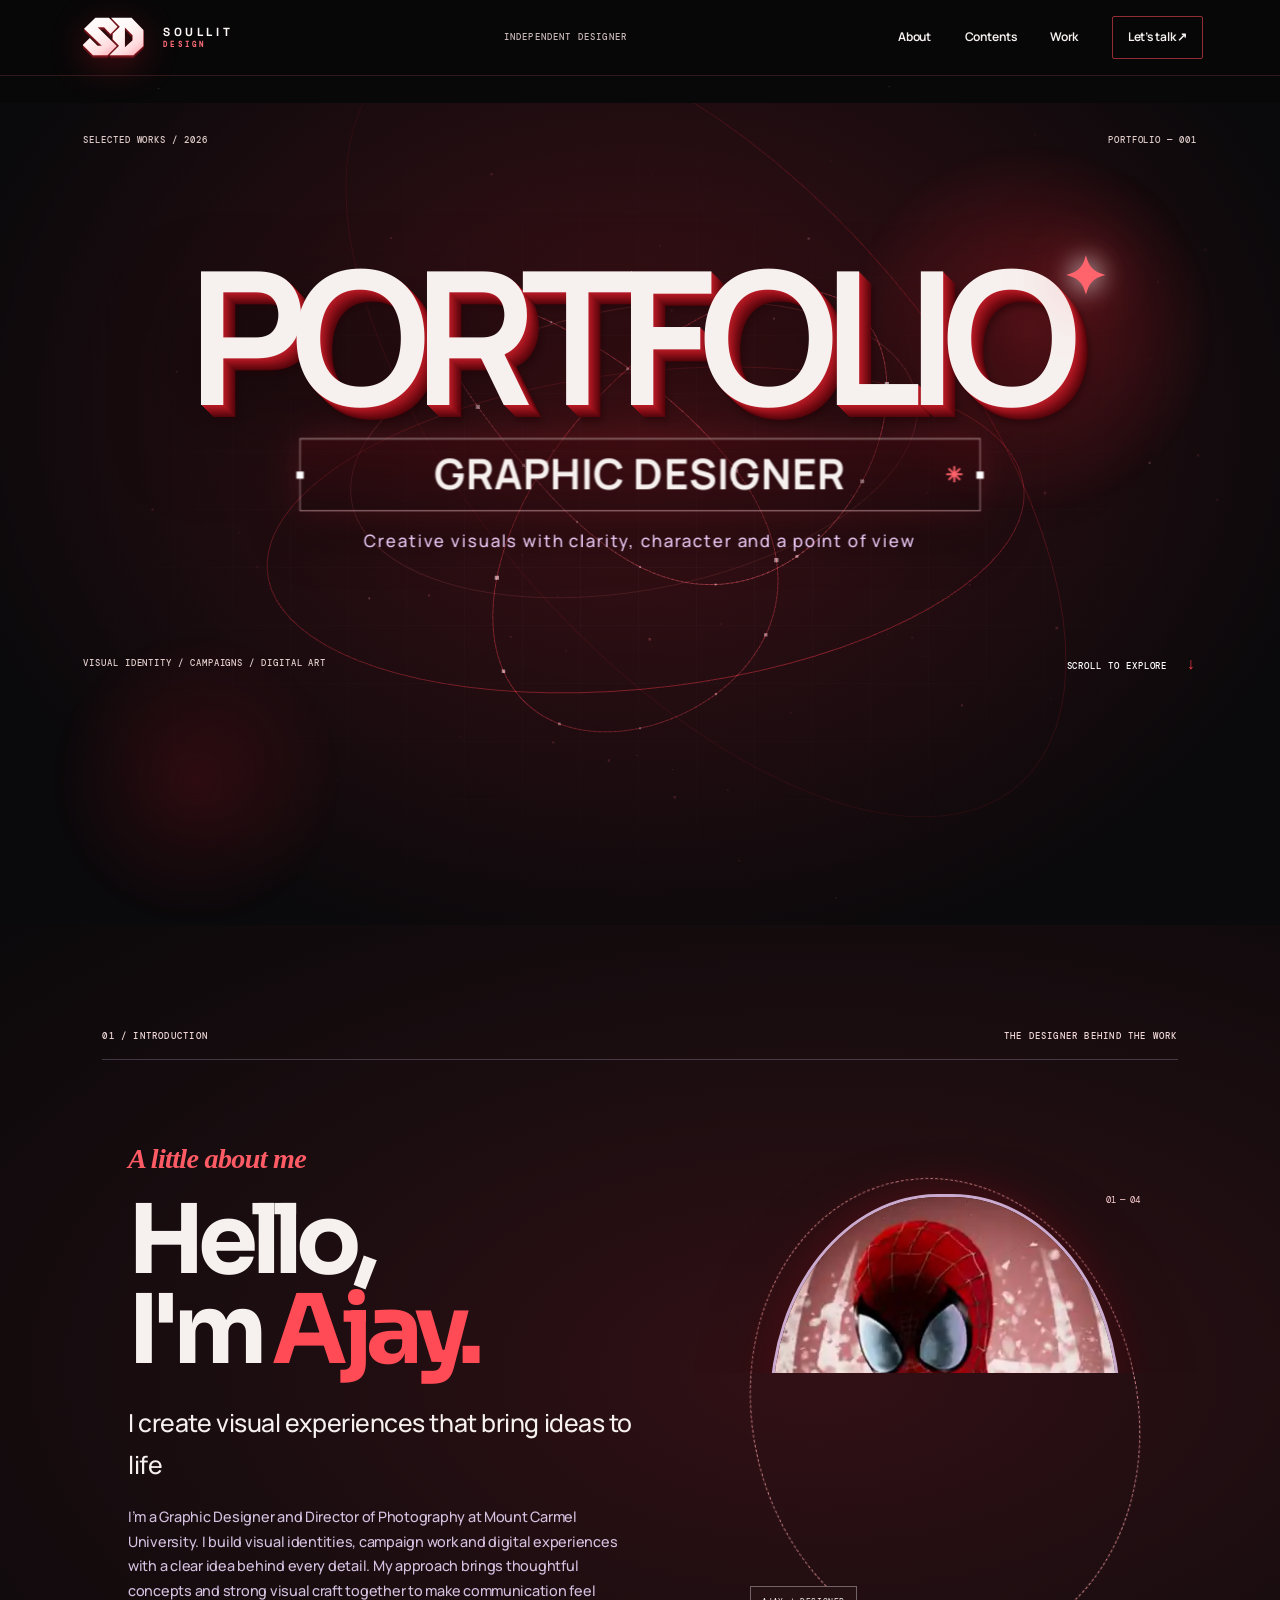
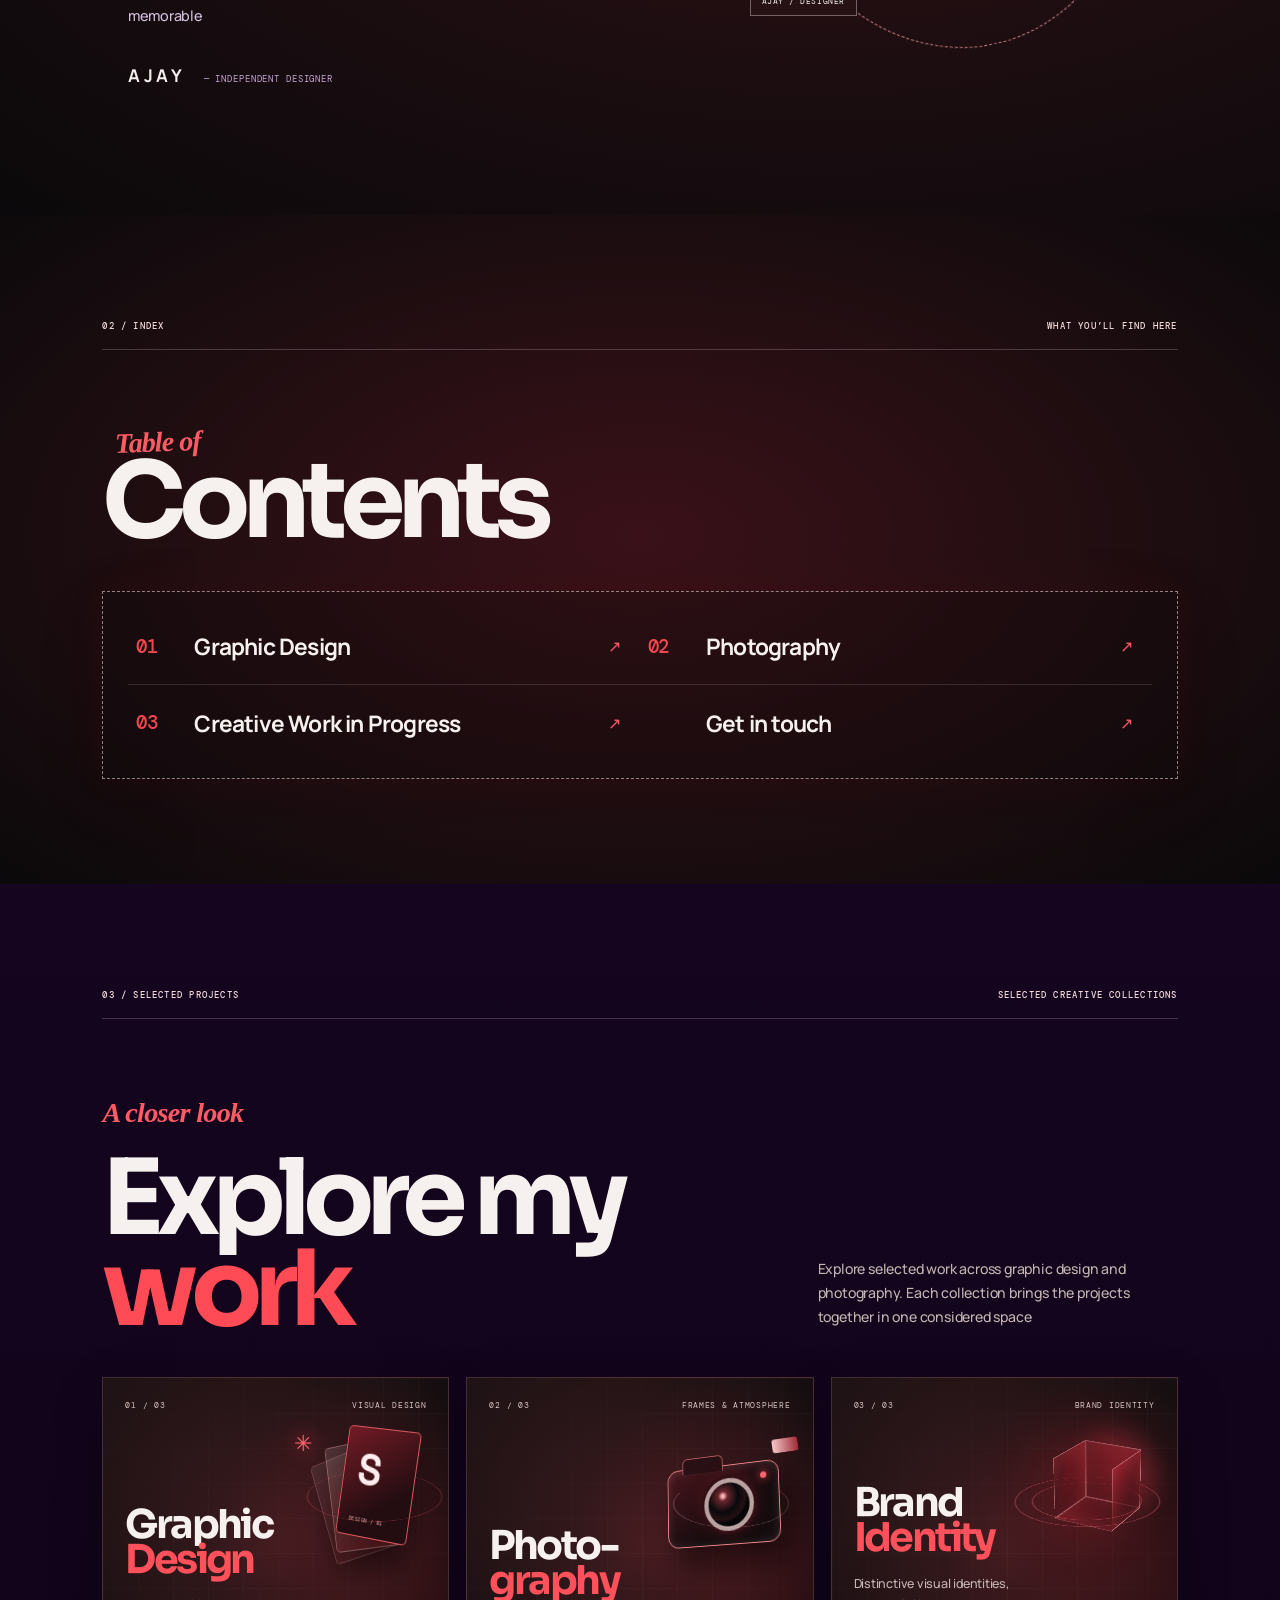
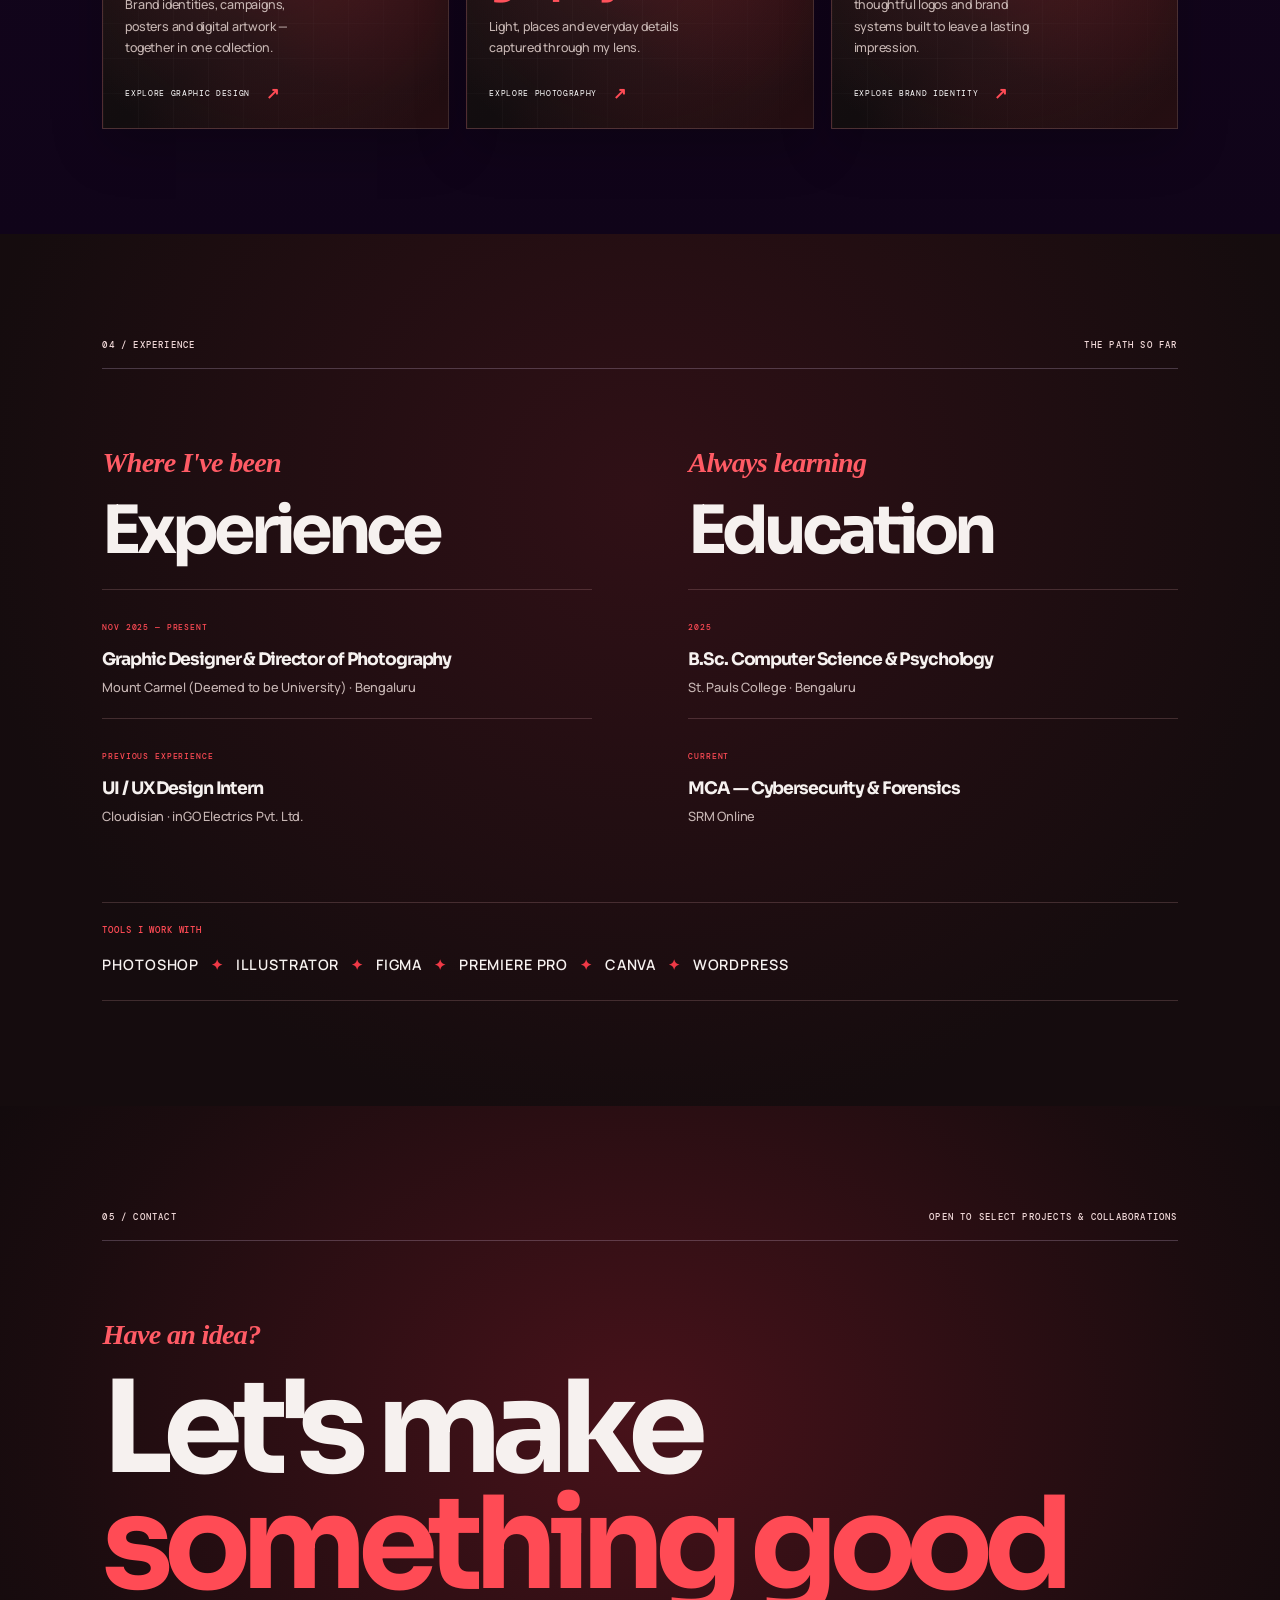
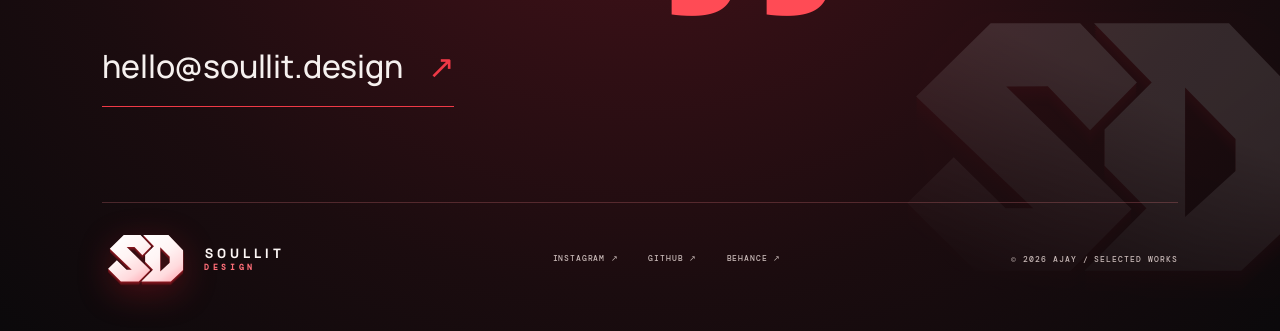
==== commit 6e456040: "Add 3D logo entrance, depth reveals and brand watermarks Co-authored-by: arena-agent <297053741+aren" ====
--- a/index.html
+++ b/index.html
@@ -163,6 +163,7 @@
   </section>
 
   <section class="sp-contact sp-section" id="contact">
+    <span class="sp-contact-mark" aria-hidden="true"><svg viewBox="0 0 640 434" aria-hidden="true" focusable="false"><use href="#sdDepth"/><use href="#sdShape" fill="url(#sdFace)"/></svg></span>
     <div class="sp-section-kicker"><span>05 / CONTACT</span><span>OPEN TO SELECT PROJECTS & COLLABORATIONS</span></div>
     <p class="sp-script">Have an idea?</p><h2>Let's make<br><em>something good</em></h2>
     <a class="sp-email" href="mailto:hello@soullit.design">hello@soullit.design <span>↗</span></a>
--- a/css/style.css
+++ b/css/style.css
@@ -976,7 +976,7 @@
   transition:transform .45s cubic-bezier(.2,.7,.2,1)}
 .sp-logo-badge{height:clamp(33px,3.4vw,45px);width:auto;aspect-ratio:640/434;
   display:grid;place-items:center;perspective:420px}
-.sp-logo-mark{display:block;height:100%;width:auto;overflow:visible;
+.sp-logo-mark{display:block;width:100%;height:100%;overflow:visible;
   filter:drop-shadow(0 8px 16px rgba(214,26,41,.28));
   transition:filter .4s ease}
 .sp-logo:hover .sp-logo-mark,.sp-logo:focus-visible .sp-logo-mark{
@@ -1024,11 +1024,11 @@
   transform:rotateX(calc(var(--py,0) * -4deg)) rotateY(calc(var(--px,0) * 6.5deg));
   transition:transform .55s cubic-bezier(.2,.7,.2,1);
   text-shadow:
-    1px 1px 0 #95141c, 2px 2px 0 #8d131a, 3px 3px 0 #871118,
-    4px 4px 0 #801017, 5px 5px 0 #790f16, 6px 6px 0 #720e14,
-    7px 7px 0 #6b0d13, 8px 8px 0 #640c12, 9px 9px 0 #5d0b11,
-    10px 10px 0 #560a0f, 11px 11px 0 #4f090e, 12px 12px 0 #48080c,
-    14px 16px 6px rgba(28,4,8,.55), 0 34px 80px rgba(0,0,0,.55);
+    1px 1px 0 #b51a24, 2px 2px 0 #ad1822, 3px 3px 0 #a51620,
+    4px 4px 0 #9d141d, 5px 5px 0 #95121b, 6px 6px 0 #8c1019,
+    7px 7px 0 #830e17, 8px 8px 0 #7a0c14, 9px 9px 0 #710a12,
+    10px 10px 0 #680910, 11px 11px 0 #5f070e, 12px 12px 0 #56060b,
+    14px 16px 6px rgba(30,4,8,.5), 0 34px 80px rgba(0,0,0,.55);
 }
 .sp-star{text-shadow:0 0 26px #fff,0 0 55px var(--sp-violet),0 0 90px rgba(255,70,82,.7)}
 .sp-role-frame{
@@ -1210,3 +1210,67 @@
 @media(prefers-reduced-motion:reduce){
   .brand-mark-art,.brand-mark-glow{animation:none}
 }
+
+
+/* --- Logo entrance + depth reveals --------------------------------------- */
+.sp-logo-mark{animation:sdMarkIn 1.15s cubic-bezier(.2,.7,.2,1) both}
+@keyframes sdMarkIn{
+  0%{opacity:0;transform:rotateY(-42deg) rotateX(14deg) scale(.84)}
+  55%{opacity:1}
+  100%{opacity:1;transform:none}
+}
+.js-enabled .sp-section h2,
+.js-enabled .sp-work-heading h2,
+.js-enabled .sp-gallery-title h3{
+  transform-origin:50% 100%;
+  transform:perspective(900px) rotateX(9deg) translateY(18px);
+  opacity:0;
+  transition:transform .95s cubic-bezier(.2,.7,.2,1),opacity .8s ease;
+}
+.js-enabled .sp-section.is-visible h2,
+.js-enabled .sp-work-heading.is-visible h2,
+.js-enabled .sp-gallery-title.is-visible h3{transform:none;opacity:1}
+.js-enabled .sp-profile article{opacity:0;transform:translateY(14px);transition:opacity .7s ease,transform .7s cubic-bezier(.2,.7,.2,1)}
+.js-enabled .sp-profile.is-visible article{opacity:1;transform:none}
+.js-enabled .sp-profile.is-visible article:nth-of-type(2){transition-delay:.1s}
+
+/* --- Brand watermarks ---------------------------------------------------- */
+.sp-contact{position:relative;overflow:hidden}
+.sp-contact > *:not(.sp-contact-mark){position:relative;z-index:1}
+.sp-contact-mark{
+  position:absolute;right:-3%;bottom:4%;z-index:0;width:clamp(230px,33vw,500px);
+  pointer-events:none;opacity:.12;
+  translate:calc(var(--px,0) * -16px) calc(var(--py,0) * -10px);
+  transition:translate .7s cubic-bezier(.2,.7,.2,1);
+  animation:spMarkDrift 16s ease-in-out infinite;
+  -webkit-mask-image:linear-gradient(205deg,#000 34%,transparent 90%);
+  mask-image:linear-gradient(205deg,#000 34%,transparent 90%);
+}
+.collection-head > *:not(.collection-mark){position:relative;z-index:1}
+.collection-mark{
+  position:absolute;right:-2%;bottom:-8%;z-index:0;width:clamp(170px,23vw,320px);
+  pointer-events:none;opacity:.12;
+  translate:calc(var(--px,0) * -12px) calc(var(--py,0) * 9px);
+  transition:translate .7s cubic-bezier(.2,.7,.2,1);
+  animation:spMarkDrift 18s ease-in-out infinite;
+  -webkit-mask-image:linear-gradient(212deg,#000 26%,transparent 88%);
+  mask-image:linear-gradient(212deg,#000 26%,transparent 88%);
+}
+.sp-contact-mark svg,.collection-mark svg{display:block;width:100%;height:auto;
+  filter:drop-shadow(0 18px 44px rgba(255,40,56,.22))}
+@keyframes spMarkDrift{
+  0%,100%{transform:rotate(-2.2deg) translateY(0)}
+  50%{transform:rotate(1.8deg) translateY(-12px)}
+}
+@media(max-width:900px){
+  .sp-contact-mark{width:clamp(190px,44vw,320px);opacity:.1;right:-6%}
+  .collection-mark{width:clamp(130px,30vw,200px);opacity:.1;right:-4%;bottom:-10%}
+}
+@media(prefers-reduced-motion:reduce){
+  .sp-logo-mark{animation:none}
+  .sp-contact-mark,.collection-mark{animation:none}
+  .js-enabled .sp-section h2,
+  .js-enabled .sp-work-heading h2,
+  .js-enabled .sp-gallery-title h3,
+  .js-enabled .sp-profile article{opacity:1!important;transform:none!important;transition:none!important}
+}
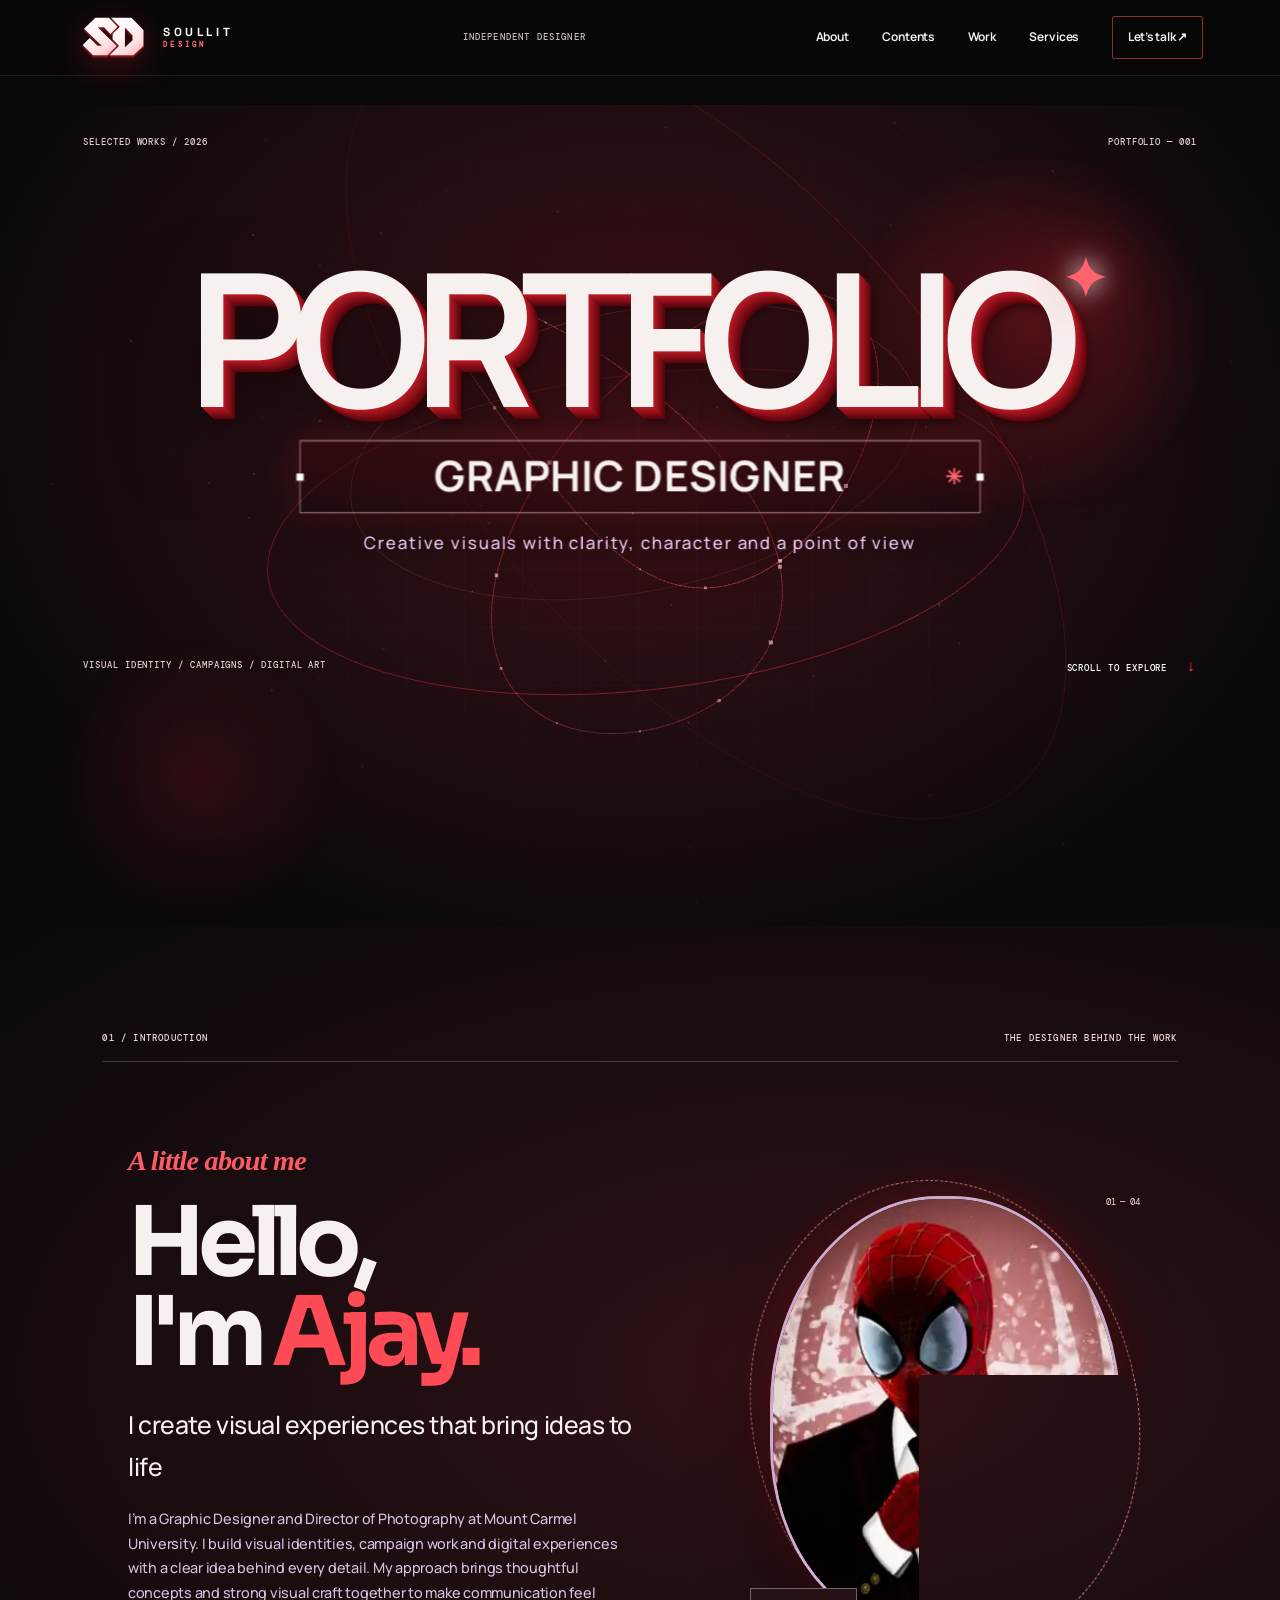
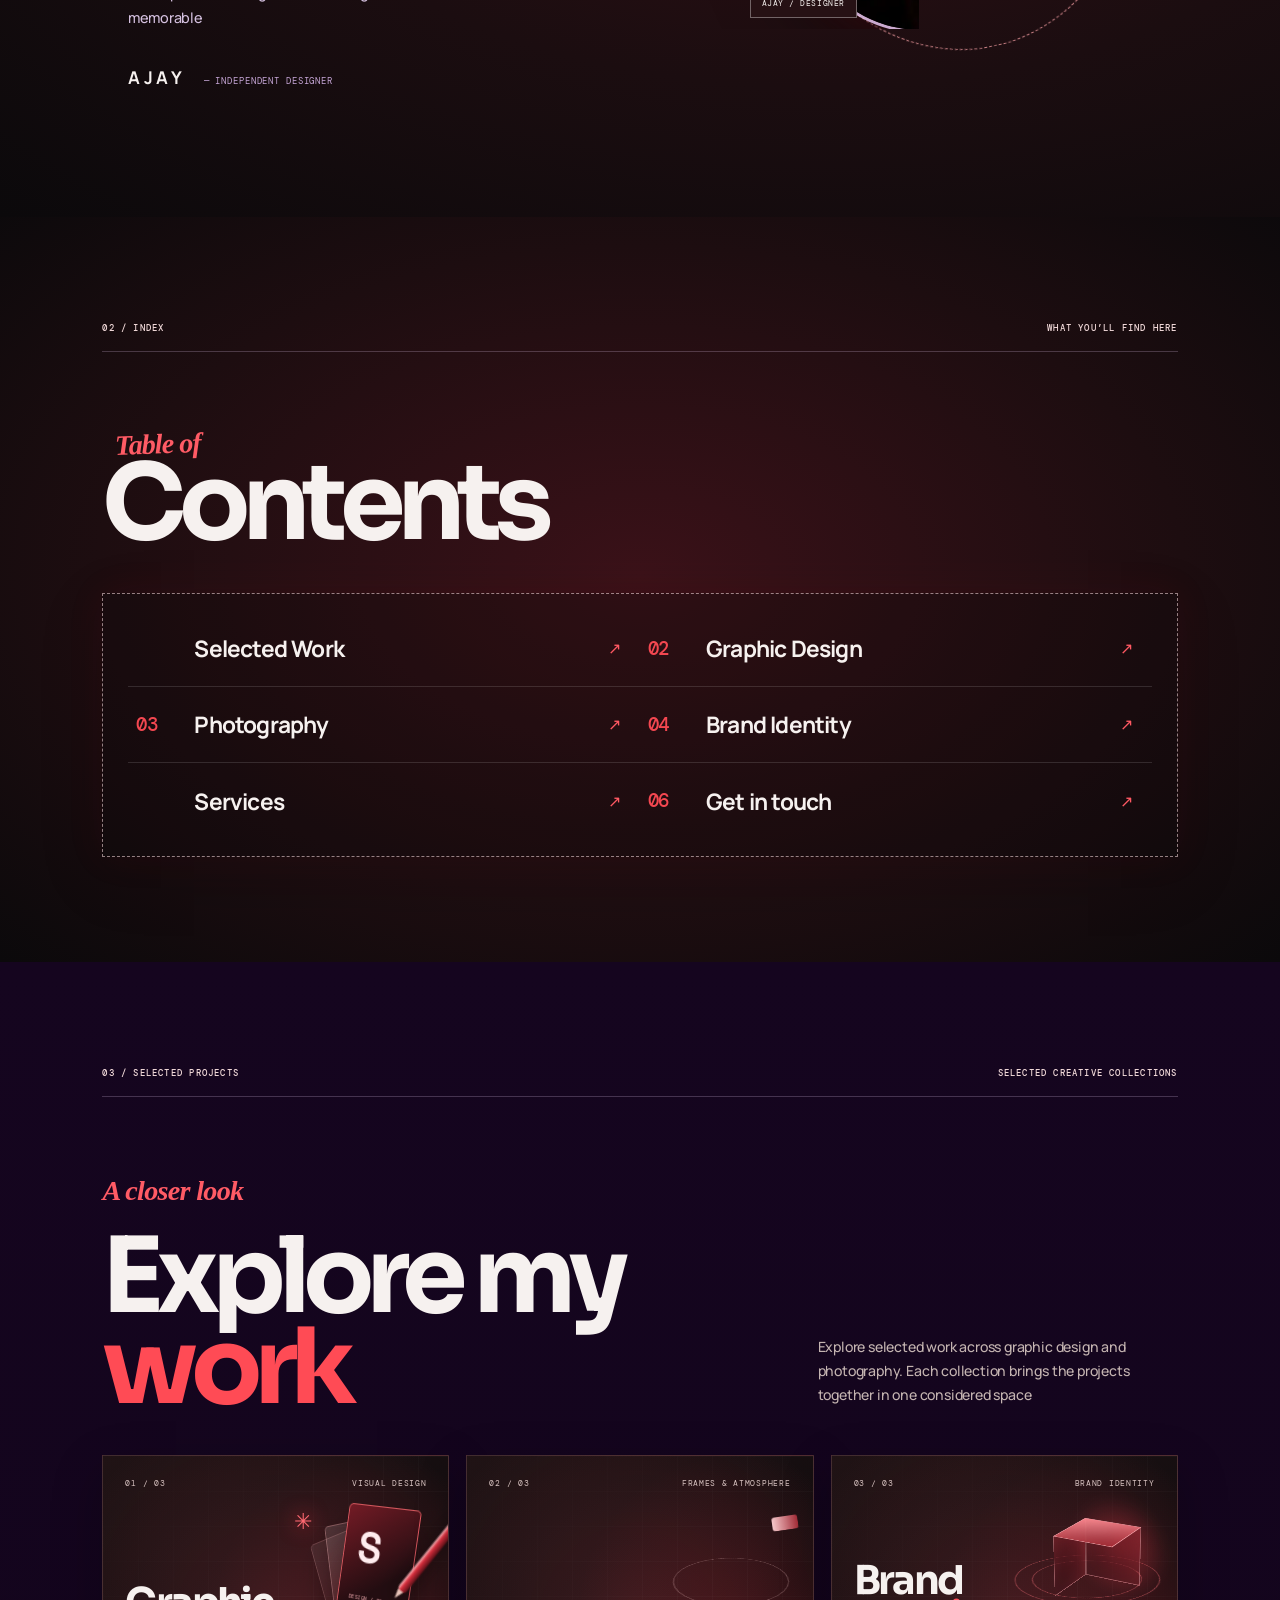
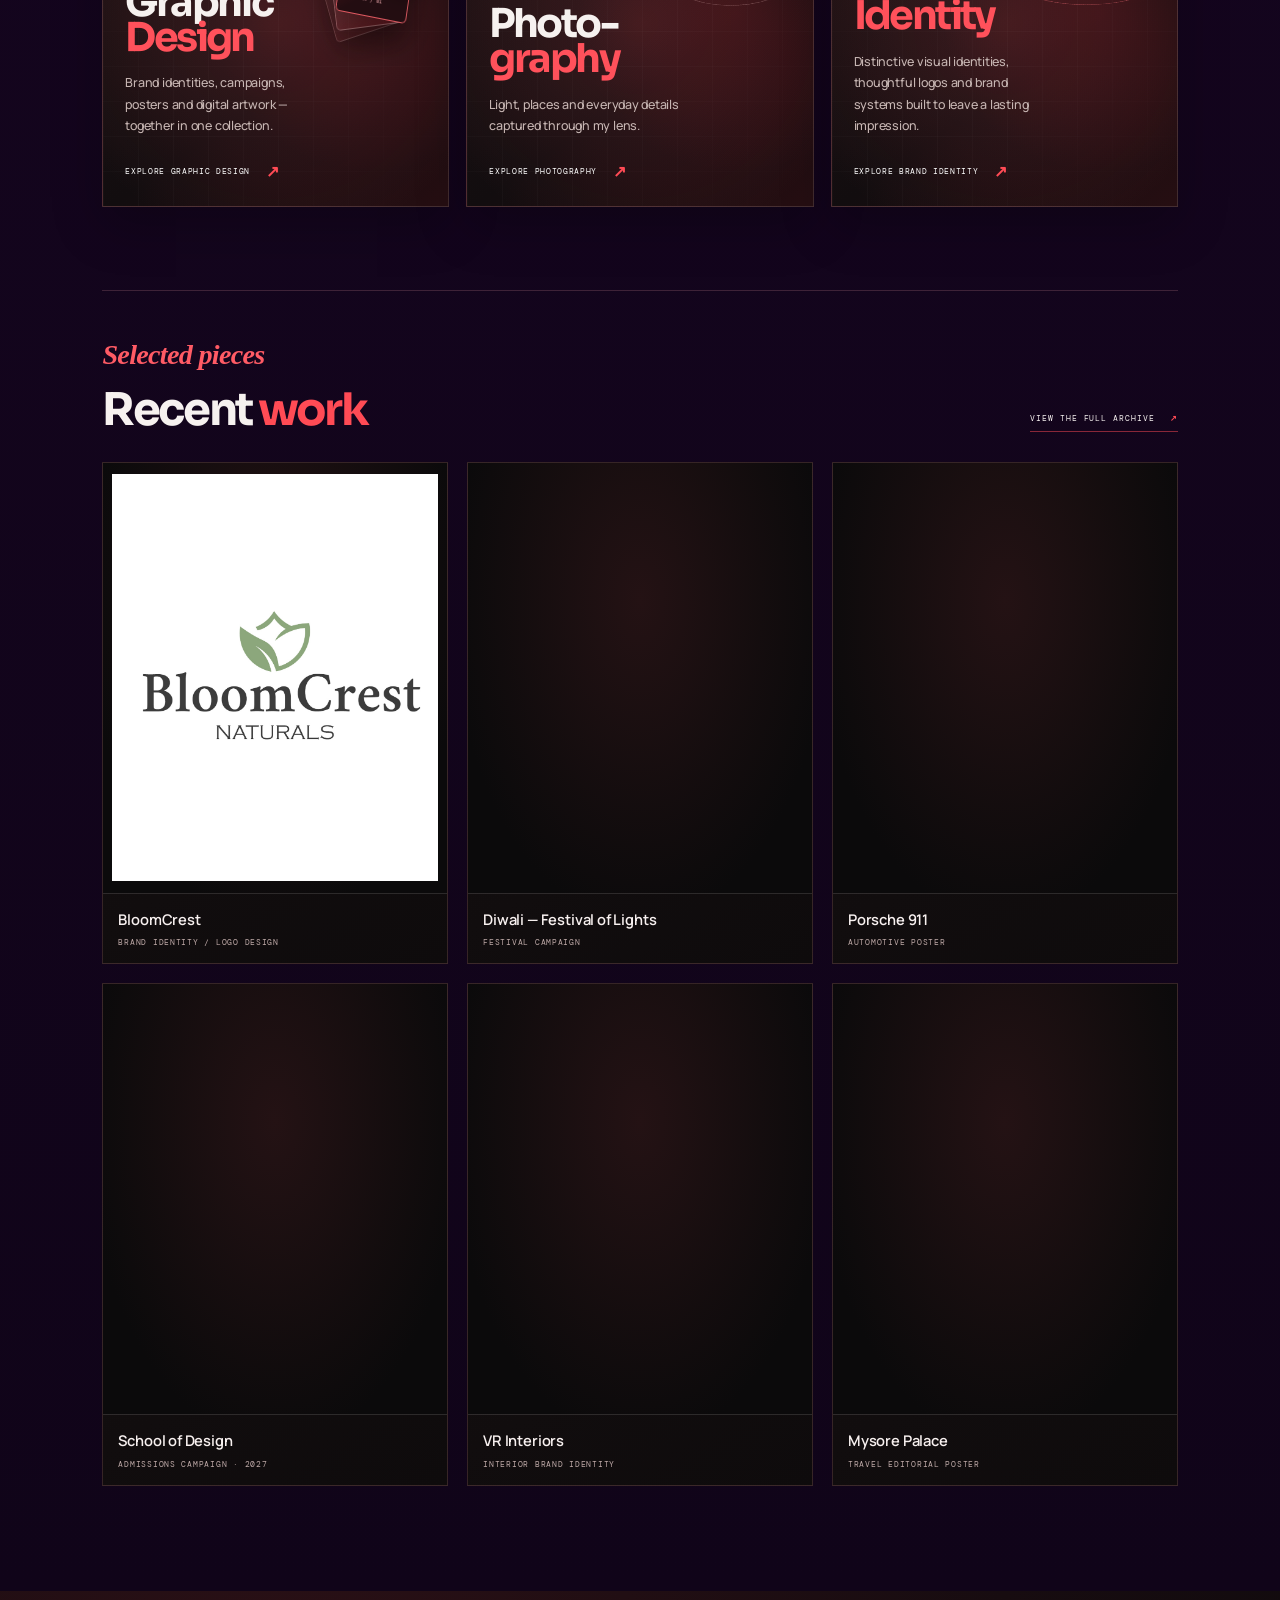
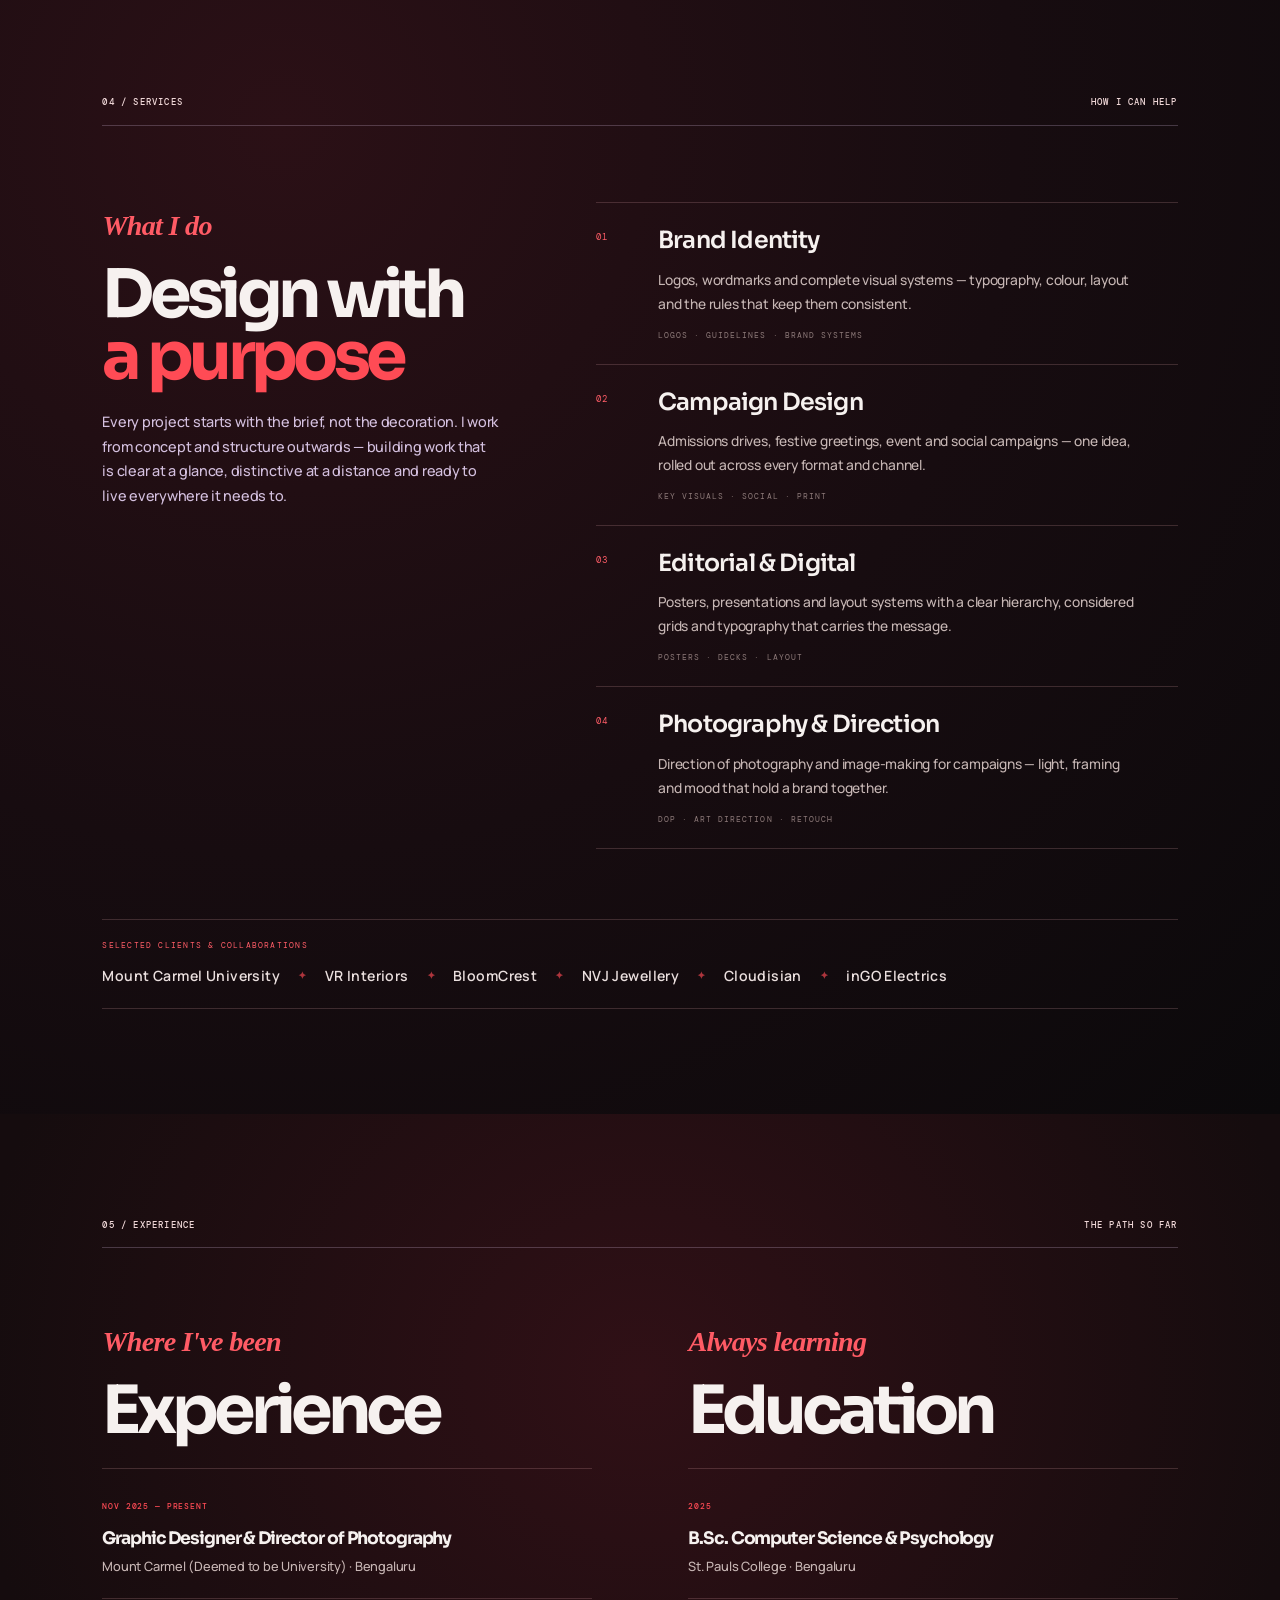
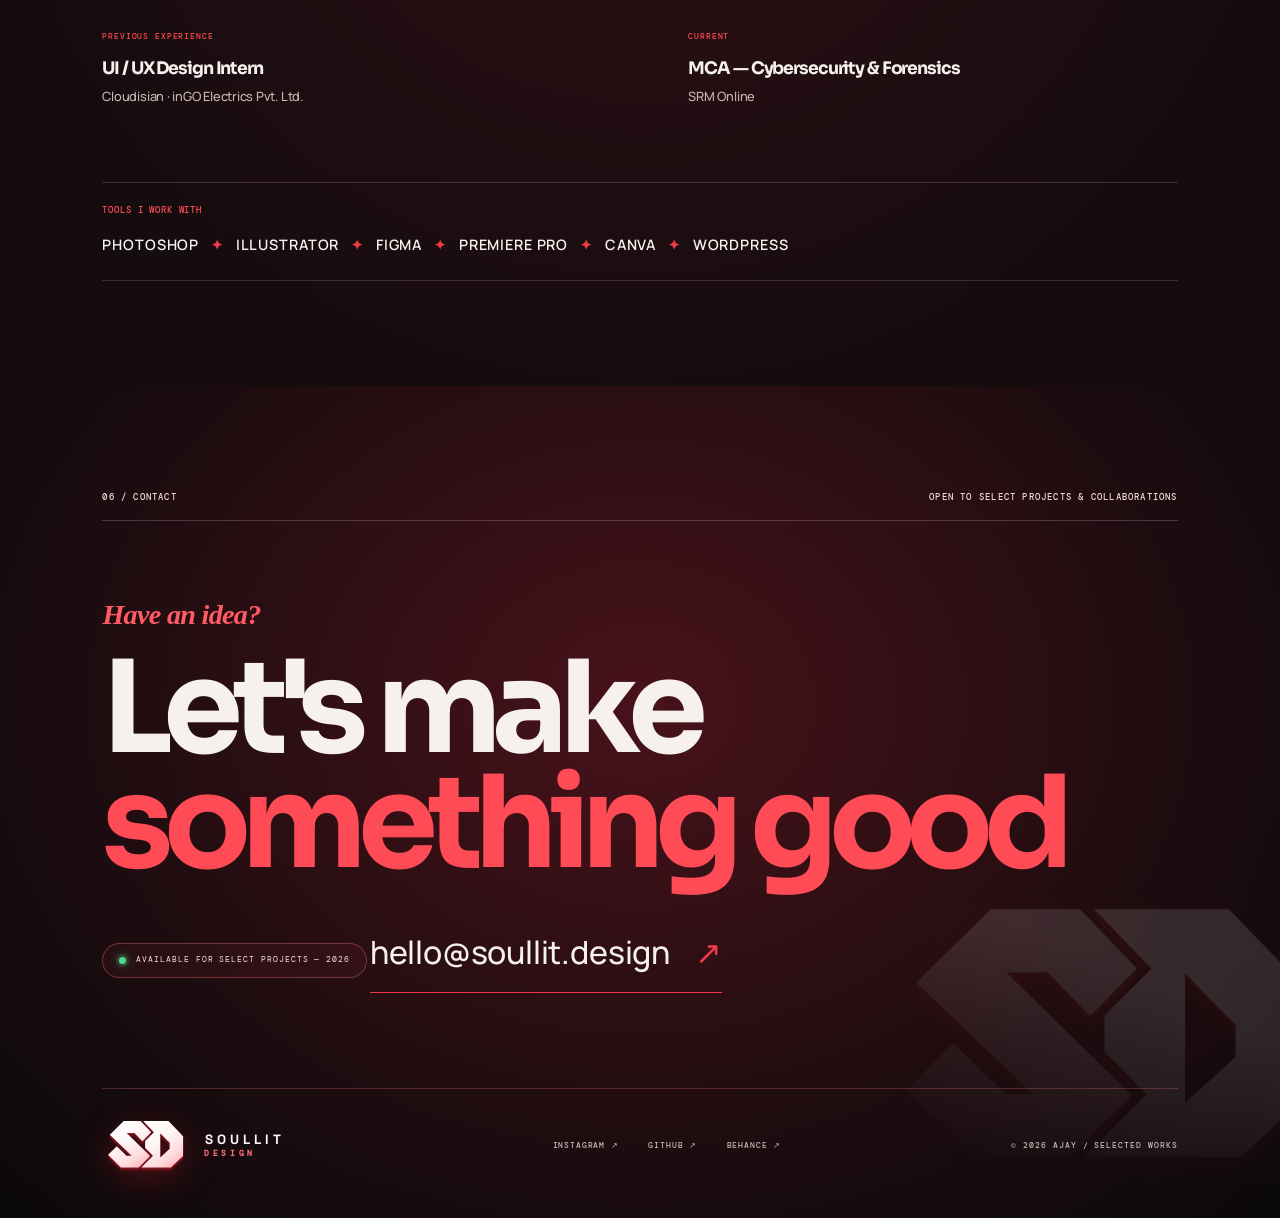
==== commit 0b00a222: "Studio pass: featured work wall, services section, reading progress, single-h1 SEO - home: #featured" ====
--- a/index.html
+++ b/index.html
@@ -5,14 +5,30 @@
 <meta name="viewport" content="width=device-width, initial-scale=1.0">
 <meta name="theme-color" content="#0b0a0b">
 <meta name="description" content="Ajay — Graphic Designer & Visual Storyteller. A selected portfolio of identities, campaigns, digital artwork and photography.">
+<meta name="author" content="Ajay">
+<link rel="canonical" href="https://soullitdesign.github.io/portfolio/">
+<meta property="og:type" content="website">
+<meta property="og:site_name" content="Soullit Design">
+<meta property="og:title" content="Ajay — Graphic Designer | Soullit Design">
+<meta property="og:description" content="Selected identities, campaign design, editorial work and photography by Ajay — an independent graphic designer based in Bengaluru.">
+<meta property="og:url" content="https://soullitdesign.github.io/portfolio/">
+<meta property="og:image" content="https://soullitdesign.github.io/portfolio/Images/Graphic%20design/Campaigns/Porsche%20911.jpg">
+<meta property="og:image:alt" content="Automotive poster design by Ajay">
+<meta name="twitter:card" content="summary_large_image">
+<meta name="twitter:title" content="Ajay — Graphic Designer | Soullit Design">
+<meta name="twitter:description" content="Selected identities, campaigns, editorial work and photography by Ajay.">
+<meta name="twitter:image" content="https://soullitdesign.github.io/portfolio/Images/Graphic%20design/Campaigns/Porsche%20911.jpg">
+<script type="application/ld+json">
+{"@context":"https://schema.org","@type":"Person","name":"Ajay","jobTitle":"Graphic Designer & Director of Photography","url":"https://soullitdesign.github.io/portfolio/","email":"hello@soullit.design","address":{"@type":"PostalAddress","addressLocality":"Bengaluru","addressCountry":"IN"},"worksFor":{"@type":"Organization","name":"Soullit Design"},"sameAs":["https://www.instagram.com/_.ajay.gowda._/","https://github.com/soullitdesign","https://www.behance.net/"],"knowsAbout":["Brand identity","Campaign design","Editorial design","Photography","Art direction"]}
+</script>
 <title>Ajay — Graphic Design Portfolio | Soullit</title>
 <link rel="preconnect" href="https://fonts.googleapis.com">
 <link rel="preconnect" href="https://fonts.gstatic.com" crossorigin>
 <link href="https://fonts.googleapis.com/css2?family=DM+Mono:wght@400;500&family=Manrope:wght@400;500;600;700;800&family=Space+Grotesk:wght@400;500;600;700&family=Sora:wght@500;600;700;800&display=swap" rel="stylesheet">
-<link rel="stylesheet" href="css/style.css?v=3d-20261109">
-<link rel="icon" type="image/svg+xml" href="Images/Brand/logo-mark.svg?v=3d-20261109">
-<link rel="icon" type="image/png" sizes="512x512" href="Images/Brand/logo-mark-512.png?v=3d-20261109">
-<link rel="apple-touch-icon" href="Images/Brand/apple-touch-icon.png?v=3d-20261109">
+<link rel="stylesheet" href="css/style.css?v=studio-20261109">
+<link rel="icon" type="image/svg+xml" href="Images/Brand/logo-mark.svg?v=studio-20261109">
+<link rel="icon" type="image/png" sizes="512x512" href="Images/Brand/logo-mark-512.png?v=studio-20261109">
+<link rel="apple-touch-icon" href="Images/Brand/apple-touch-icon.png?v=studio-20261109">
 </head>
 <body class="soullit-red">
 <svg class="sd-sprite" aria-hidden="true" focusable="false" xmlns="http://www.w3.org/2000/svg">
@@ -51,10 +67,11 @@
   <span class="sp-location">INDEPENDENT DESIGNER</span>
   <button class="sp-menu" aria-expanded="false" aria-controls="sp-nav" aria-label="Open menu"><i></i><i></i></button>
   <nav id="sp-nav" class="sp-nav">
-    <a href="#about">About</a><a href="#contents">Contents</a><a href="#work">Work</a><a href="#contact" class="sp-nav-cta">Let’s talk ↗</a>
+    <a href="#about">About</a><a href="#contents">Contents</a><a href="#work">Work</a><a href="#services">Services</a><a href="#contact" class="sp-nav-cta">Let’s talk ↗</a>
   </nav>
 </header>
 <main id="top">
+  <h1 class="sr-only">Ajay Gowda — Graphic Designer &amp; Director of Photography, Soullit Design, Bengaluru</h1>
   <section class="sp-hero">
     <div class="sp-hero-grid"></div><div class="sp-orb sp-orb-one"></div><div class="sp-orb sp-orb-two"></div>
     <div class="sp-hero-top"><span>SELECTED WORKS / 2026</span><span>PORTFOLIO — 001</span></div>
@@ -94,10 +111,12 @@
     <p class="sp-script sp-table-script">Table of</p>
     <h2 class="sp-contents-title">Contents</h2>
     <div class="sp-contents-grid">
-      <a href="#graphic-design-card"><b>01</b><span>Graphic Design</span><i>↗</i></a>
-      <a href="#photography-card"><b>02</b><span>Photography</span><i>↗</i></a>
-      <a href="#more-projects-card"><b>03</b><span>Creative Work in Progress</span><i>↗</i></a>
-      <a href="#contact"><b>04</b><span>Get in touch</span><i>↗</i></a>
+      <a href="#featured-work"><b>01</b><span>Selected Work</span><i>↗</i></a>
+      <a href="#graphic-design-card"><b>02</b><span>Graphic Design</span><i>↗</i></a>
+      <a href="#photography-card"><b>03</b><span>Photography</span><i>↗</i></a>
+      <a href="#more-projects-card"><b>04</b><span>Brand Identity</span><i>↗</i></a>
+      <a href="#services"><b>05</b><span>Services</span><i>↗</i></a>
+      <a href="#contact"><b>06</b><span>Get in touch</span><i>↗</i></a>
     </div>
   </section>
 
@@ -145,10 +164,78 @@
         </div>
       </a>
     </div>
+
+    <div class="sp-featured" id="featured-work">
+      <div class="sp-featured-head">
+        <div><p class="sp-script">Selected pieces</p><h3>Recent <em>work</em></h3></div>
+        <a class="sp-featured-all" href="design.html">VIEW THE FULL ARCHIVE <b>↗</b></a>
+      </div>
+      <div class="sp-featured-grid">
+        <a class="sp-piece" href="Images/Graphic%20design/Campaigns/BloomCrest%20.jpg" data-title="BloomCrest" data-type="Brand identity / Logo design">
+          <span class="sp-piece-frame"><img src="Images/Graphic%20design/Campaigns/BloomCrest%20.jpg" alt="BloomCrest brand identity and logo design" loading="lazy" decoding="async"></span>
+          <span class="sp-piece-meta"><strong>BloomCrest</strong><span>Brand identity / Logo design</span></span>
+          <span class="sp-piece-arrow" aria-hidden="true">↗</span>
+        </a>
+        <a class="sp-piece" href="Images/Graphic%20design/Campaigns/Diwali.jpg" data-title="Diwali — Festival of Lights" data-type="Festival campaign">
+          <span class="sp-piece-frame"><img src="Images/Graphic%20design/Campaigns/Diwali.jpg" alt="Diwali festival campaign poster" loading="lazy" decoding="async"></span>
+          <span class="sp-piece-meta"><strong>Diwali — Festival of Lights</strong><span>Festival campaign</span></span>
+          <span class="sp-piece-arrow" aria-hidden="true">↗</span>
+        </a>
+        <a class="sp-piece" href="Images/Graphic%20design/Campaigns/Porsche%20911.jpg" data-title="Porsche 911" data-type="Automotive poster">
+          <span class="sp-piece-frame"><img src="Images/Graphic%20design/Campaigns/Porsche%20911.jpg" alt="Porsche 911 automotive poster" loading="lazy" decoding="async"></span>
+          <span class="sp-piece-meta"><strong>Porsche 911</strong><span>Automotive poster</span></span>
+          <span class="sp-piece-arrow" aria-hidden="true">↗</span>
+        </a>
+        <a class="sp-piece" href="Images/Graphic%20design/Campaigns/3.jpg" data-title="School of Design" data-type="Admissions campaign · 2027">
+          <span class="sp-piece-frame"><img src="Images/Graphic%20design/Campaigns/3.jpg" alt="School of Design admissions campaign" loading="lazy" decoding="async"></span>
+          <span class="sp-piece-meta"><strong>School of Design</strong><span>Admissions campaign · 2027</span></span>
+          <span class="sp-piece-arrow" aria-hidden="true">↗</span>
+        </a>
+        <a class="sp-piece" href="Images/Graphic%20design/Campaigns/VR_Interiors.jpg" data-title="VR Interiors" data-type="Interior brand identity">
+          <span class="sp-piece-frame"><img src="Images/Graphic%20design/Campaigns/VR_Interiors.jpg" alt="VR Interiors brand identity" loading="lazy" decoding="async"></span>
+          <span class="sp-piece-meta"><strong>VR Interiors</strong><span>Interior brand identity</span></span>
+          <span class="sp-piece-arrow" aria-hidden="true">↗</span>
+        </a>
+        <a class="sp-piece" href="Images/Graphic%20design/Campaigns/GD4.jpg" data-title="Mysore Palace" data-type="Travel editorial poster">
+          <span class="sp-piece-frame"><img src="Images/Graphic%20design/Campaigns/GD4.jpg" alt="Mysore Palace travel editorial poster" loading="lazy" decoding="async"></span>
+          <span class="sp-piece-meta"><strong>Mysore Palace</strong><span>Travel editorial poster</span></span>
+          <span class="sp-piece-arrow" aria-hidden="true">↗</span>
+        </a>
+      </div>
+    </div>
+  </section>
+
+  <section class="sp-services sp-section" id="services">
+    <div class="sp-section-kicker"><span>04 / SERVICES</span><span>HOW I CAN HELP</span></div>
+    <div class="sp-services-grid">
+      <div class="sp-services-intro">
+        <p class="sp-script">What I do</p>
+        <h2>Design with<br><em>a purpose</em></h2>
+        <p class="sp-body-copy">Every project starts with the brief, not the decoration. I work from concept and structure outwards — building work that is clear at a glance, distinctive at a distance and ready to live everywhere it needs to.</p>
+      </div>
+      <div class="sp-services-list">
+        <article class="sp-service"><span>01</span><h3>Brand Identity</h3>
+          <p>Logos, wordmarks and complete visual systems — typography, colour, layout and the rules that keep them consistent.</p>
+          <em>Logos · Guidelines · Brand systems</em></article>
+        <article class="sp-service"><span>02</span><h3>Campaign Design</h3>
+          <p>Admissions drives, festive greetings, event and social campaigns — one idea, rolled out across every format and channel.</p>
+          <em>Key visuals · Social · Print</em></article>
+        <article class="sp-service"><span>03</span><h3>Editorial &amp; Digital</h3>
+          <p>Posters, presentations and layout systems with a clear hierarchy, considered grids and typography that carries the message.</p>
+          <em>Posters · Decks · Layout</em></article>
+        <article class="sp-service"><span>04</span><h3>Photography &amp; Direction</h3>
+          <p>Direction of photography and image-making for campaigns — light, framing and mood that hold a brand together.</p>
+          <em>DOP · Art direction · Retouch</em></article>
+      </div>
+    </div>
+    <div class="sp-clients">
+      <span>SELECTED CLIENTS &amp; COLLABORATIONS</span>
+      <div>Mount Carmel University <i>✦</i> VR Interiors <i>✦</i> BloomCrest <i>✦</i> NVJ Jewellery <i>✦</i> Cloudisian <i>✦</i> inGO Electrics</div>
+    </div>
   </section>
 
   <section class="sp-profile sp-section">
-    <div class="sp-section-kicker"><span>04 / EXPERIENCE</span><span>THE PATH SO FAR</span></div>
+    <div class="sp-section-kicker"><span>05 / EXPERIENCE</span><span>THE PATH SO FAR</span></div>
     <div class="sp-profile-grid">
       <div><p class="sp-script">Where I've been</p><h2>Experience</h2>
         <article><small>NOV 2025 — PRESENT</small><h3>Graphic Designer & Director of Photography</h3><p>Mount Carmel (Deemed to be University) · Bengaluru</p></article>
@@ -164,8 +251,9 @@
 
   <section class="sp-contact sp-section" id="contact">
     <span class="sp-contact-mark" aria-hidden="true"><svg viewBox="0 0 640 434" aria-hidden="true" focusable="false"><use href="#sdDepth"/><use href="#sdShape" fill="url(#sdFace)"/></svg></span>
-    <div class="sp-section-kicker"><span>05 / CONTACT</span><span>OPEN TO SELECT PROJECTS & COLLABORATIONS</span></div>
+    <div class="sp-section-kicker"><span>06 / CONTACT</span><span>OPEN TO SELECT PROJECTS & COLLABORATIONS</span></div>
     <p class="sp-script">Have an idea?</p><h2>Let's make<br><em>something good</em></h2>
+    <p class="sp-availability"><i></i> AVAILABLE FOR SELECT PROJECTS — 2026</p>
     <a class="sp-email" href="mailto:hello@soullit.design">hello@soullit.design <span>↗</span></a>
     <footer class="sp-footer"><a class="sp-logo sp-footer-logo" href="#top" aria-label="Soullit Design — home">
   <span class="sp-logo-badge"><svg class="sp-logo-mark" viewBox="0 0 640 434" aria-hidden="true" focusable="false"><use href="#sdDepth"/><use href="#sdShape" fill="url(#sdFace)"/><g clip-path="url(#sdClip)" aria-hidden="true"><rect class="sd-sheen" x="0" y="-24" width="132" height="470" fill="url(#sdSheen)"/></g></svg></span>
@@ -173,8 +261,10 @@
 </a><div><a href="https://www.instagram.com/_.ajay.gowda._/" target="_blank" rel="noreferrer">INSTAGRAM ↗</a><a href="https://github.com/soullitdesign" target="_blank" rel="noreferrer">GITHUB ↗</a><a href="https://www.behance.net/" target="_blank" rel="noreferrer">BEHANCE ↗</a></div><span>© 2026 AJAY / SELECTED WORKS</span></footer>
   </section>
 </main>
-<script src="js/portfolio.js?v=category-cards-20261105"></script>
+<div class="lightbox" role="dialog" aria-modal="true" aria-label="Artwork preview" aria-hidden="true"><button type="button" aria-label="Close preview">×</button><img src="" alt=""><p class="lightbox-caption" aria-live="polite"></p></div>
+<script src="js/portfolio.js?v=studio-20261109"></script>
 <script src="js/ambient-particles.js?v=ambient-particles-20261105"></script>
-<script src="js/hero-3d.js?v=3d-20261109"></script>
-<script src="js/depth-3d.js?v=3d-20261109"></script>
+<script src="js/hero-3d.js?v=studio-20261109"></script>
+<script src="js/depth-3d.js?v=studio-20261109"></script>
+<script src="js/featured-work.js?v=studio-20261109"></script>
 </body></html>
--- a/css/style.css
+++ b/css/style.css
@@ -1274,3 +1274,109 @@
   .js-enabled .sp-gallery-title h3,
   .js-enabled .sp-profile article{opacity:1!important;transform:none!important;transition:none!important}
 }
+
+
+/* ==========================================================================
+   STUDIO SYSTEM — selected work wall, services, clients, reading progress
+   ========================================================================== */
+
+/* --- Reading progress ---------------------------------------------------- */
+body>#sp-progress{position:fixed;left:0;right:0;top:78px;height:2px;z-index:990;
+  background:rgba(255,255,255,.05);pointer-events:none}
+#sp-progress i{display:block;height:100%;width:0;
+  background:linear-gradient(90deg,#7b1622,#ff4652 55%,#ffd6d9);
+  box-shadow:0 0 14px rgba(255,70,82,.55);transition:width .12s linear}
+@media(max-width:650px){body>#sp-progress{top:70px}}
+
+/* --- Featured work wall -------------------------------------------------- */
+.sp-featured{margin-top:clamp(44px,6.5vw,84px);scroll-margin-top:100px}
+.sp-featured-head{display:flex;align-items:flex-end;justify-content:space-between;gap:22px;
+  border-top:1px solid rgba(255,170,175,.18);padding-top:clamp(26px,3.4vw,40px);margin-bottom:clamp(20px,2.6vw,30px)}
+.sp-featured-head h3{font-size:clamp(1.9rem,3.5vw,3.1rem);line-height:.95;letter-spacing:-.055em;margin-top:10px;font-weight:700}
+.sp-featured-head h3 em{font-style:normal;color:#ff4b55}
+.sp-featured-all{font: .53rem var(--sp-mono);letter-spacing:.11em;color:#f4e5e4;white-space:nowrap;
+  padding-bottom:7px;border-bottom:1px solid rgba(255,75,85,.5);transition:color .25s,border-color .25s,letter-spacing .25s}
+.sp-featured-all b{color:#ff4b55;margin-left:9px}
+.sp-featured-all:hover{color:#fff;border-color:#ff4b55;letter-spacing:.14em}
+.sp-featured-grid{display:grid;grid-template-columns:repeat(3,minmax(0,1fr));gap:clamp(12px,1.5vw,20px);perspective:1100px}
+.sp-piece{position:relative;display:flex;flex-direction:column;min-width:0;overflow:hidden;
+  border:1px solid rgba(255,165,170,.16);background:linear-gradient(150deg,#171112,#0e0b0c);
+  transition:border-color .3s,box-shadow .3s,transform .35s cubic-bezier(.2,.7,.2,1)}
+.sp-piece:hover{border-color:rgba(255,75,85,.6);box-shadow:0 26px 58px rgba(0,0,0,.48)}
+.sp-piece-frame{display:block;overflow:hidden;background:radial-gradient(ellipse at 50% 32%,#241214,#0b0a0b 78%)}
+.sp-piece-frame img{width:100%;aspect-ratio:4/5;object-fit:contain;padding:9px;
+  transition:transform .65s cubic-bezier(.2,.7,.2,1)}
+.sp-piece:hover .sp-piece-frame img,.sp-piece:focus-visible .sp-piece-frame img{transform:scale(1.04)}
+.sp-piece-meta{display:flex;flex-direction:column;gap:6px;padding:13px 15px 15px;
+  border-top:1px solid rgba(255,255,255,.12)}
+.sp-piece-meta strong{font-size:.92rem;font-weight:600;letter-spacing:-.012em;color:#f8f1f0}
+.sp-piece-meta span{font: .51rem var(--sp-mono);letter-spacing:.09em;text-transform:uppercase;color:#bfaaa8}
+.sp-piece-arrow{position:absolute;top:12px;right:12px;display:grid;place-items:center;
+  width:34px;height:34px;border-radius:50%;border:1px solid rgba(255,255,255,.45);
+  background:rgba(18,10,12,.72);color:#fff;font-size:.85rem;line-height:1;
+  opacity:0;transform:translateY(-6px) scale(.94);
+  transition:opacity .3s,transform .3s;backdrop-filter:blur(6px);-webkit-backdrop-filter:blur(6px)}
+.sp-piece:hover .sp-piece-arrow,.sp-piece:focus-visible .sp-piece-arrow{opacity:1;transform:none}
+.sp-piece.is-tilting{transition:transform .1s linear,border-color .3s,box-shadow .3s;will-change:transform}
+.sp-piece:focus-visible{outline:2px solid #ff5b66;outline-offset:3px}
+
+/* --- Services ------------------------------------------------------------ */
+.sp-services{position:relative;
+  background:radial-gradient(ellipse at 22% 12%,#2b1016 0%,#170c10 52%,#0b090b 100%)}
+.sp-services-grid{display:grid;grid-template-columns:minmax(0,.85fr) minmax(0,1.15fr);
+  gap:clamp(30px,5vw,72px);padding:clamp(44px,6vw,80px) 0 0}
+.sp-services-intro h2{font-size:clamp(2.6rem,5.2vw,5rem);line-height:.94;letter-spacing:-.07em;margin:12px 0 22px;font-weight:700}
+.sp-services-intro h2 em{font-style:normal;color:#ff4b55}
+.sp-services-intro .sp-body-copy{max-width:44ch}
+.sp-service{display:grid;grid-template-columns:46px minmax(0,1fr);gap:4px 16px;
+  padding:clamp(16px,2vw,24px) 0;border-top:1px solid rgba(255,190,194,.18);
+  transition:padding-left .35s cubic-bezier(.2,.7,.2,1),border-color .35s}
+.sp-service:last-child{border-bottom:1px solid rgba(255,190,194,.18)}
+.sp-service>span{font: .54rem var(--sp-mono);letter-spacing:.14em;color:#ff5d67;padding-top:.45em}
+.sp-service h3{font-size:clamp(1.12rem,1.85vw,1.6rem);font-weight:600;letter-spacing:-.035em;line-height:1.15}
+.sp-service p{grid-column:2;margin:9px 0 0;color:#c6b6b4;font-size:.86rem;line-height:1.75;max-width:54ch}
+.sp-service em{grid-column:2;font-style:normal;margin-top:10px;
+  font: .49rem var(--sp-mono);letter-spacing:.13em;text-transform:uppercase;color:#8d7a79}
+.sp-service:hover{padding-left:10px;border-color:rgba(255,75,85,.55)}
+.sp-service:hover h3{color:#ff8992}
+.sp-clients{margin-top:clamp(38px,5.5vw,70px);padding:20px 0;
+  border-top:1px solid rgba(255,190,194,.18);border-bottom:1px solid rgba(255,190,194,.18)}
+.sp-clients>span{display:block;font: .51rem var(--sp-mono);letter-spacing:.15em;color:#ff5d67;margin-bottom:13px}
+.sp-clients div{display:flex;flex-wrap:wrap;align-items:center;gap:9px 18px;
+  font-size:clamp(.74rem,1.1vw,.92rem);font-weight:600;letter-spacing:.03em;color:#eadfde}
+.sp-clients i{font-style:normal;color:#ff4b55;opacity:.65;font-size:.72em}
+
+/* --- Availability pill --------------------------------------------------- */
+.sp-availability{display:inline-flex;align-items:center;gap:10px;margin:24px 0 2px;
+  padding:9px 16px;border:1px solid rgba(255,120,128,.34);border-radius:40px;
+  background:rgba(255,75,85,.06);font: .53rem var(--sp-mono);letter-spacing:.11em;color:#f4e0df}
+.sp-availability i{width:7px;height:7px;border-radius:50%;background:#54d98c;
+  box-shadow:0 0 0 3px rgba(84,217,140,.16),0 0 12px rgba(84,217,140,.75);
+  animation:spAvailable 2.8s ease-in-out infinite}
+@keyframes spAvailable{0%,100%{opacity:1;transform:scale(1)}50%{opacity:.5;transform:scale(.8)}}
+
+@media(max-width:1050px){
+  .sp-featured-grid{grid-template-columns:repeat(3,minmax(0,1fr))}
+  .sp-services-grid{grid-template-columns:1fr;gap:26px}
+}
+@media(max-width:760px){
+  .sp-featured-grid{grid-template-columns:repeat(2,minmax(0,1fr))}
+}
+@media(max-width:650px){
+  .sp-featured-head{flex-direction:column;align-items:flex-start;gap:14px}
+  .sp-featured-grid{grid-template-columns:1fr;gap:14px}
+  .sp-piece-frame img{aspect-ratio:1/1}
+  .sp-piece-meta{padding:12px 13px 14px}
+  .sp-service{grid-template-columns:34px minmax(0,1fr);gap:4px 12px;padding:15px 0}
+  .sp-service p{font-size:.82rem}
+  .sp-clients div{gap:8px 14px}
+  .sp-availability{font-size:.48rem;padding:8px 13px;margin-top:20px}
+}
+@media(prefers-reduced-motion:reduce){
+  .sp-availability i{animation:none}
+  .sp-piece,.sp-piece-frame img,.sp-service{transition:none}
+}
+
+/* Screen-reader-only utility */
+.sr-only{position:absolute;width:1px;height:1px;padding:0;margin:-1px;overflow:hidden;
+  clip:rect(0 0 0 0);clip-path:inset(50%);white-space:nowrap;border:0}
